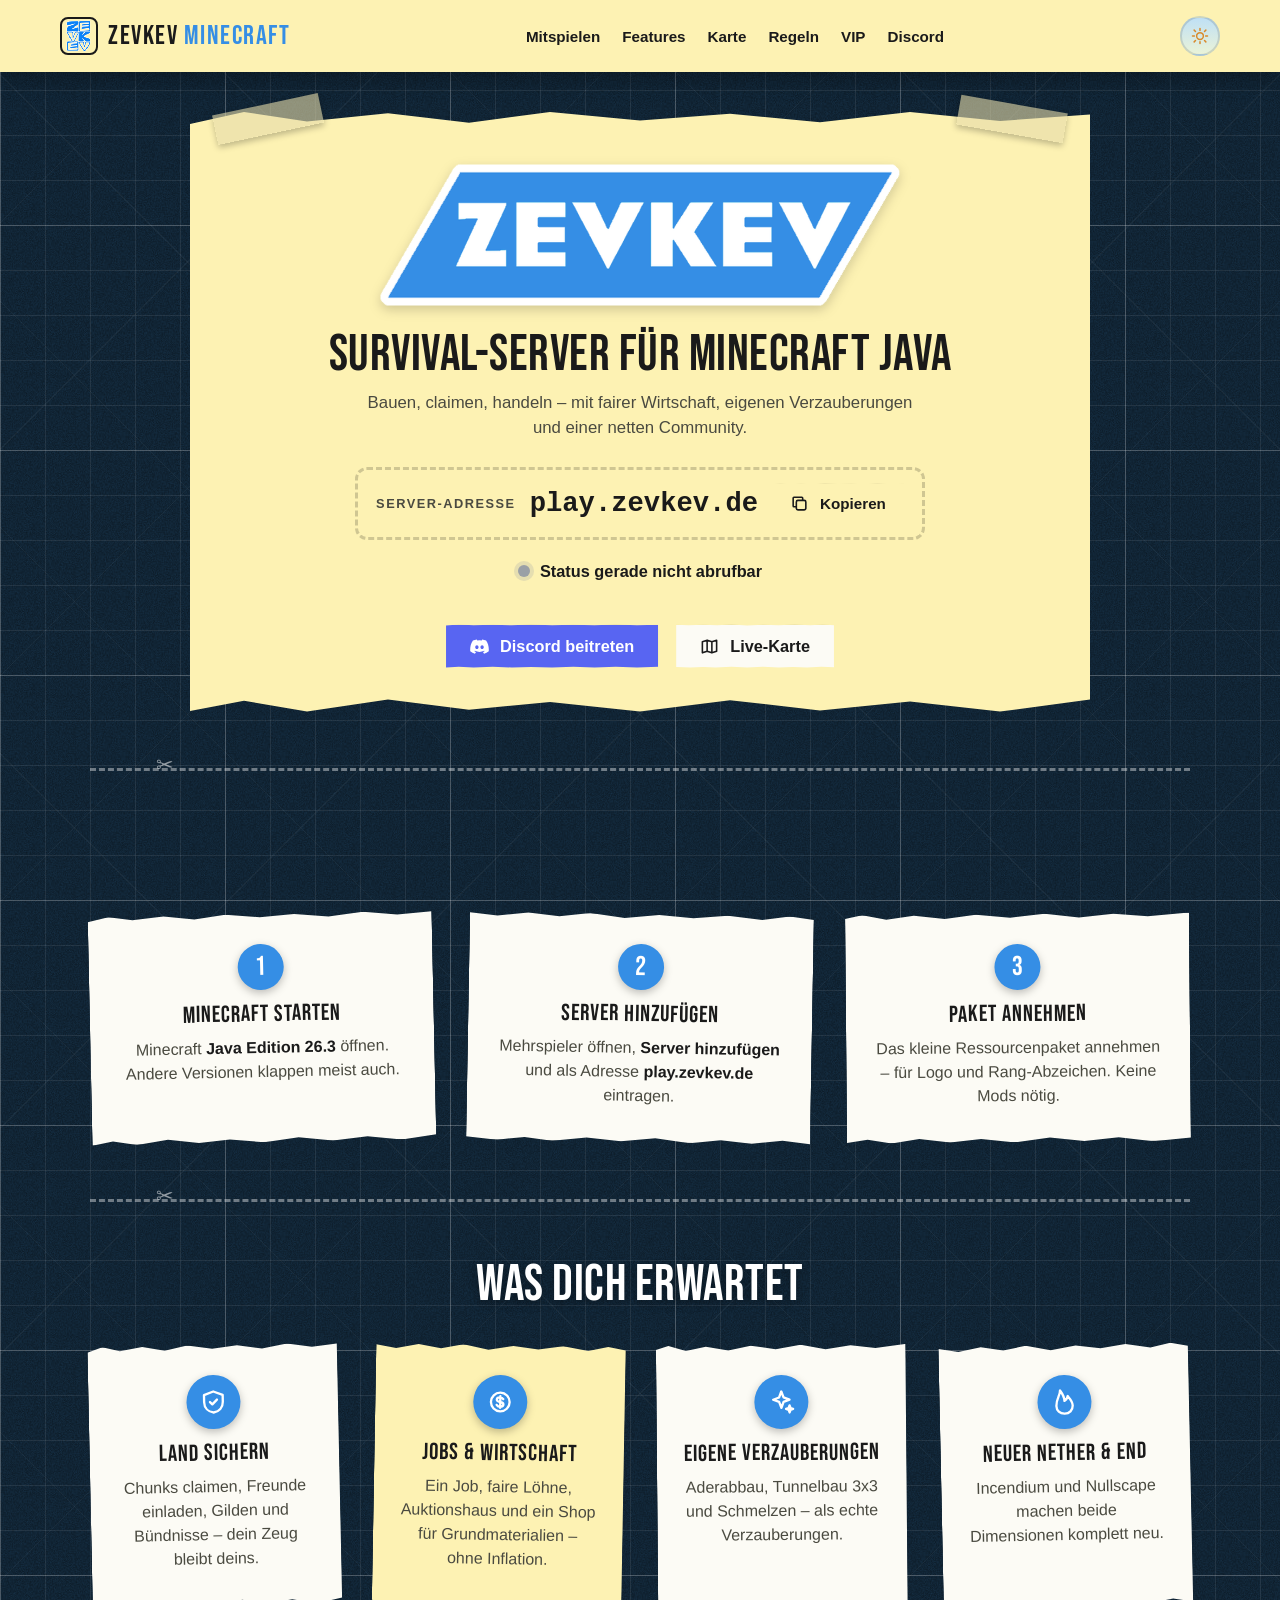
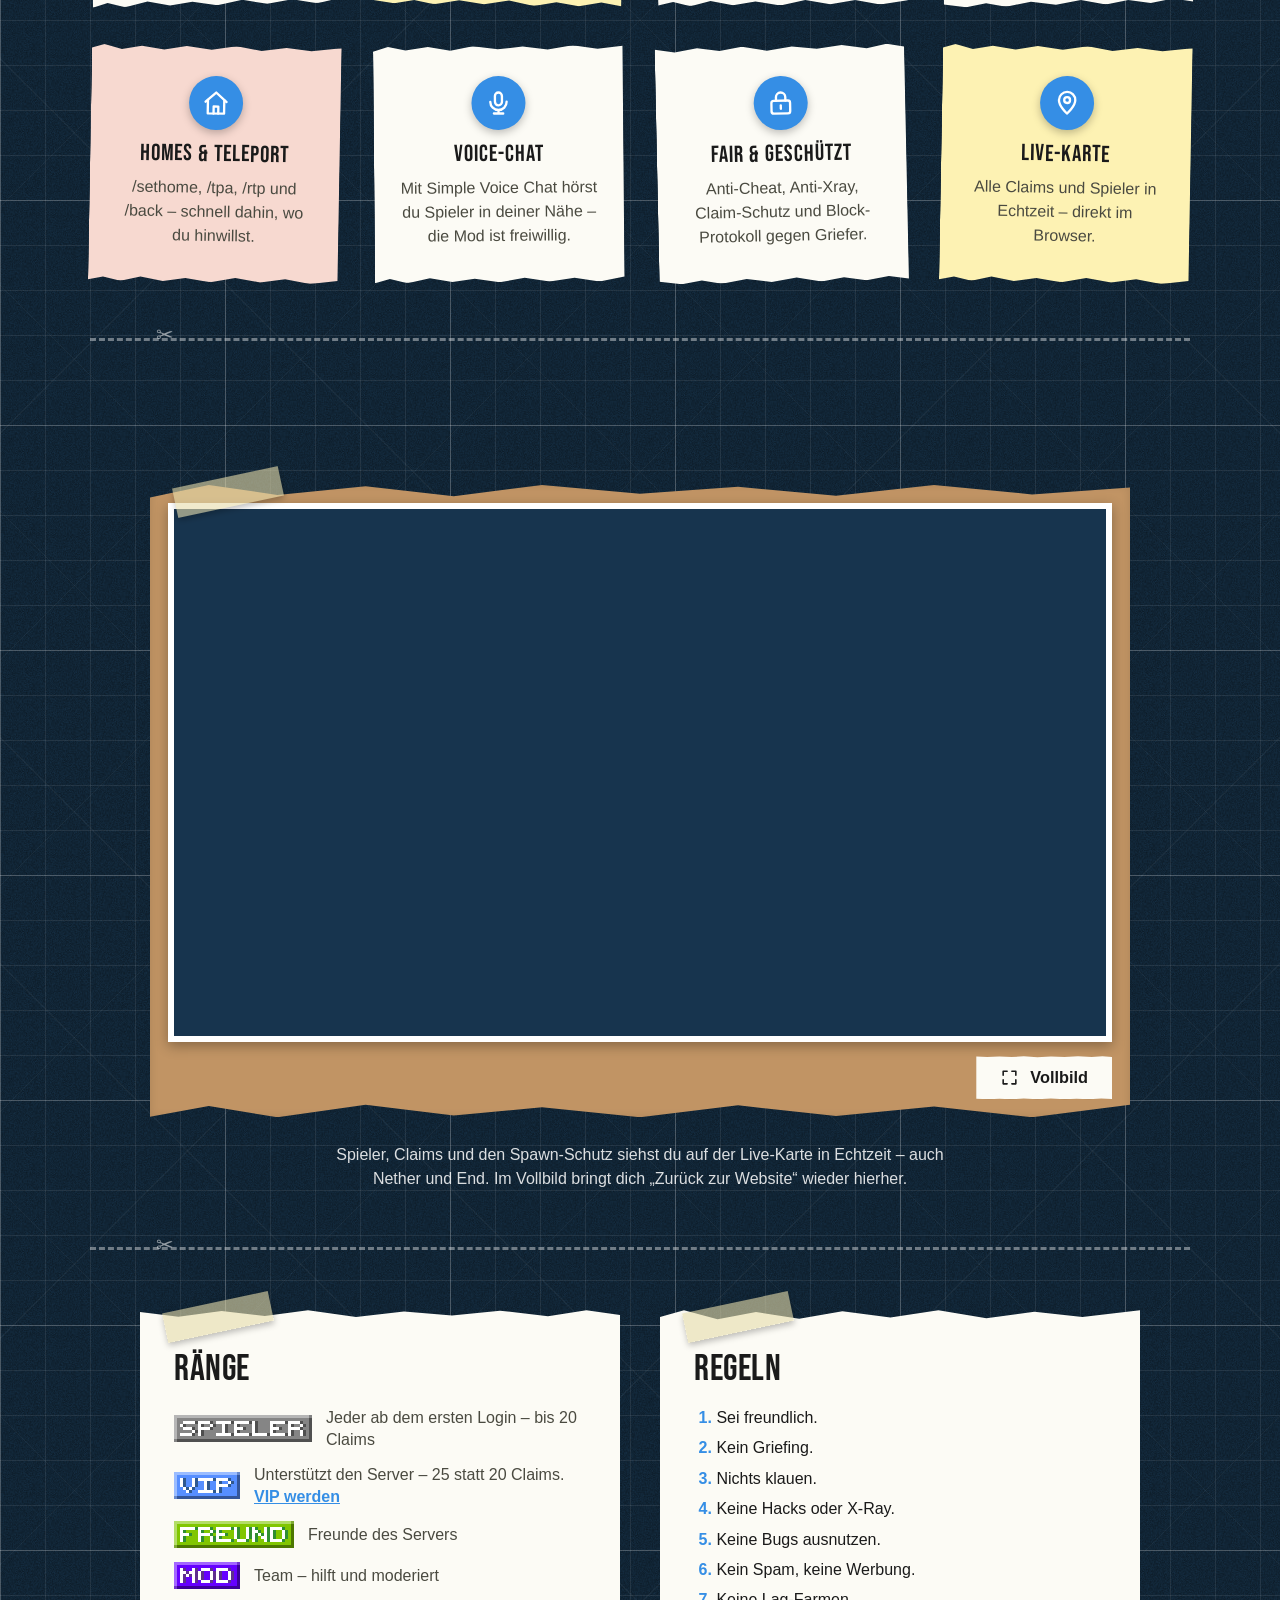
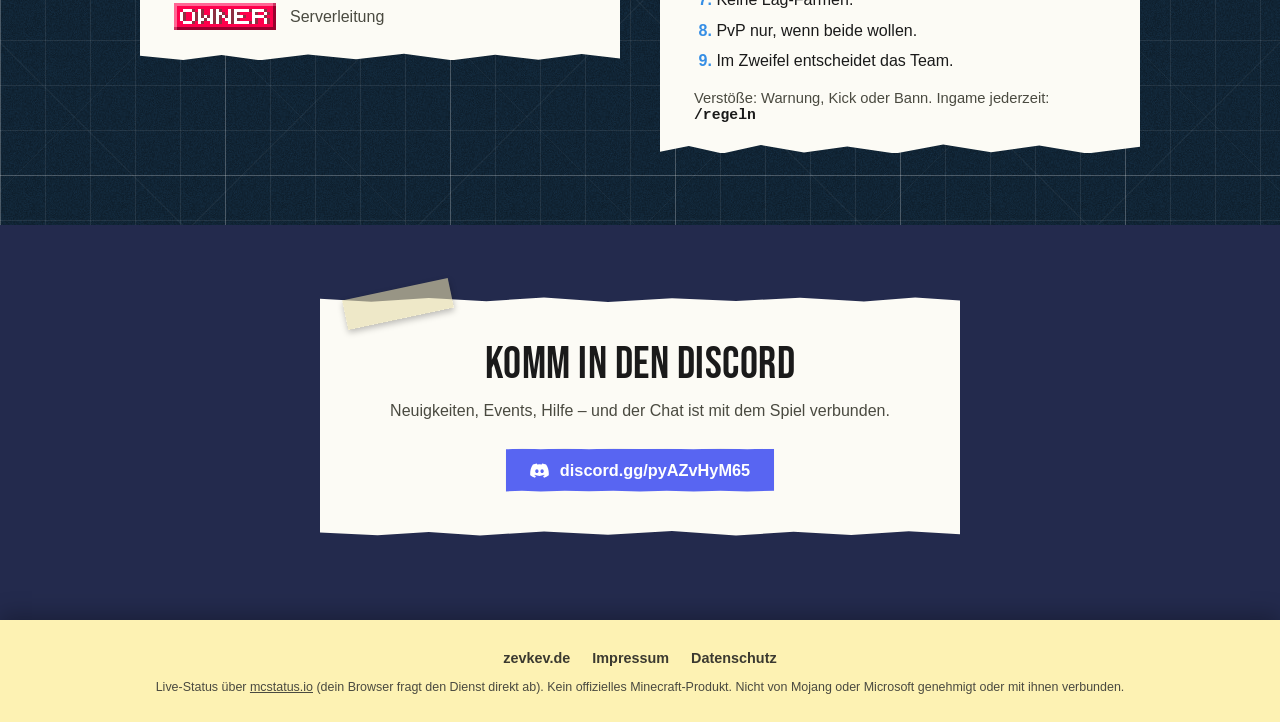
==== index.html @ 154fedcf "VIP: Claim-Limit 25 statt 20 Co-Authored-By: Claude Opus 5.5 <noreply@anthropic.com>" ====
<!doctype html>
<html lang="de">
<head>
  <meta charset="utf-8">
  <meta name="viewport" content="width=device-width, initial-scale=1">
  <title>ZEVKEV Minecraft-Server – play.zevkev.de</title>
  <meta name="description" content="ZEVKEV – deutscher Survival-Server für Minecraft Java 26.3. IP: play.zevkev.de. Claims, Jobs, Auktionshaus, eigene Verzauberungen, neuer Nether & End, Live-Karte und Discord.">
  <link rel="canonical" href="https://play.zevkev.de/">
  <meta name="theme-color" content="#234d70">
  <link rel="icon" type="image/png" sizes="32x32" href="/assets/img/favicon-32.png">
  <link rel="icon" type="image/png" sizes="192x192" href="/assets/img/icon-192.png">
  <link rel="apple-touch-icon" href="/assets/img/apple-touch-icon.png">

  <meta property="og:type" content="website">
  <meta property="og:site_name" content="ZEVKEV">
  <meta property="og:title" content="ZEVKEV Minecraft-Server – play.zevkev.de">
  <meta property="og:description" content="Deutscher Survival-Server: Claims, Jobs, Auktionshaus, eigene Verzauberungen, Live-Karte. IP: play.zevkev.de">
  <meta property="og:url" content="https://play.zevkev.de/">
  <meta property="og:image" content="https://play.zevkev.de/assets/img/og-image.png">
  <meta property="og:locale" content="de_DE">
  <meta name="twitter:card" content="summary_large_image">

  <script type="application/ld+json">
  {
    "@context": "https://schema.org",
    "@type": "WebSite",
    "name": "ZEVKEV Minecraft-Server",
    "alternateName": "play.zevkev.de",
    "url": "https://play.zevkev.de/",
    "description": "Deutscher Minecraft-Survival-Server (Java 26.3) mit Claims, Jobs, Auktionshaus, eigenen Verzauberungen und Live-Karte. Server-IP: play.zevkev.de",
    "inLanguage": "de",
    "publisher": { "@type": "Person", "name": "ZevKev", "url": "https://zevkev.de/" }
  }
  </script>

  <link rel="preload" href="/assets/fonts/BebasNeue-Regular.woff2" as="font" type="font/woff2" crossorigin>
  <link rel="stylesheet" href="/assets/css/site.css">
  <script>
    // Theme vor dem ersten Zeichnen setzen (kein Aufblitzen des falschen Modus)
    try {
      var saved = localStorage.getItem("zevkev-theme");
      var dark = saved ? saved === "dark" : matchMedia("(prefers-color-scheme: dark)").matches;
      document.documentElement.setAttribute("data-theme", dark ? "dark" : "light");
    } catch (e) { document.documentElement.setAttribute("data-theme", "light"); }
  </script>
  <script src="/assets/js/site.js" defer></script>
</head>
<body>
  <header class="site-header">
    <div class="container">
      <a class="site-logo" href="#start" aria-label="ZEVKEV Minecraft – nach oben">
        <img src="/assets/img/server-icon.png" alt="" width="34" height="34">
        <span>ZEVKEV <span class="logo-sub">Minecraft</span></span>
      </a>
      <nav class="site-nav" aria-label="Seitenbereiche">
        <a href="#mitspielen">Mitspielen</a>
        <a href="#features">Features</a>
        <a href="#karte">Karte</a>
        <a href="#regeln">Regeln</a>
        <a href="/vip/">VIP</a>
        <a href="#discord">Discord</a>
      </nav>
      <div class="header-actions">
        <button class="theme-toggle" type="button" aria-label="Hell/Dunkel umschalten">
          <span class="theme-toggle-scene" aria-hidden="true">
            <svg class="theme-icon theme-icon-sun" viewBox="0 0 24 24" fill="none" stroke="currentColor" stroke-width="2" stroke-linecap="round"><circle cx="12" cy="12" r="4.5"/><path d="M12 2v2.5M12 19.5V22M4.2 4.2l1.8 1.8M18 18l1.8 1.8M2 12h2.5M19.5 12H22M4.2 19.8 6 18M18 6l1.8-1.8"/></svg>
            <svg class="theme-icon theme-icon-moon" viewBox="0 0 24 24" fill="currentColor"><path d="M20.5 14.6A8.5 8.5 0 0 1 9.4 3.5a8.5 8.5 0 1 0 11.1 11.1z"/></svg>
          </span>
        </button>
      </div>
    </div>
  </header>

  <main class="page-body" id="start">
    <!-- Kopf: Logo, IP, Live-Status -->
    <section class="hero rip rip--accent reveal" aria-labelledby="hero-title">
      <span class="tape" aria-hidden="true"></span>
      <span class="tape tape--right" aria-hidden="true"></span>
      <img class="hero-logo" src="/assets/img/zevkev-logo.png" alt="ZEVKEV" width="960" height="263">
      <h1 id="hero-title">Survival-Server für Minecraft&nbsp;Java</h1>
      <p class="hero-lead">Bauen, claimen, handeln – mit fairer Wirtschaft, eigenen Verzauberungen und einer netten Community.</p>

      <div class="ip-box">
        <span class="ip-label">Server-Adresse</span>
        <code class="ip" id="server-ip">play.zevkev.de</code>
        <button class="p-btn rip btn-accent copy-btn" type="button" data-copy="play.zevkev.de">
          <svg viewBox="0 0 24 24" fill="none" stroke="currentColor" stroke-width="2" aria-hidden="true"><rect x="8" y="8" width="12" height="12" rx="2"/><path d="M16 8V5a1 1 0 0 0-1-1H5a1 1 0 0 0-1 1v10a1 1 0 0 0 1 1h3"/></svg>
          <span class="copy-label">Kopieren</span>
        </button>
      </div>

      <div class="status" id="status" aria-live="polite">
        <span class="status-dot" aria-hidden="true"></span>
        <span class="status-text">Status wird geladen …</span>
      </div>
      <ul class="player-list" id="player-list" aria-label="Spieler online"></ul>

      <div class="hero-actions">
        <a class="p-btn rip discord-btn" href="https://discord.gg/pyAZvHyM65" target="_blank" rel="noopener">
          <svg viewBox="0 0 24 24" fill="currentColor" aria-hidden="true"><path d="M20.3 4.4A19.6 19.6 0 0 0 15.4 3l-.6 1.3a18 18 0 0 0-5.6 0L8.6 3a19.6 19.6 0 0 0-4.9 1.4C.6 9 0 13.5.3 18a19.8 19.8 0 0 0 6 3l1.3-2.1a12.8 12.8 0 0 1-2-1l.5-.4a14 14 0 0 0 11.8 0l.5.4c-.6.4-1.3.7-2 1l1.3 2.1a19.7 19.7 0 0 0 6-3c.4-5.2-.7-9.7-3.4-13.6zM8.7 15.3c-1.2 0-2.1-1.1-2.1-2.4s.9-2.4 2.1-2.4 2.1 1.1 2.1 2.4-.9 2.4-2.1 2.4zm6.6 0c-1.2 0-2.1-1.1-2.1-2.4s.9-2.4 2.1-2.4 2.1 1.1 2.1 2.4-.9 2.4-2.1 2.4z"/></svg>
          Discord beitreten
        </a>
        <a class="p-btn rip rip--b" href="/map/">
          <svg viewBox="0 0 24 24" fill="none" stroke="currentColor" stroke-width="2" stroke-linejoin="round" aria-hidden="true"><path d="M9 4 3 6v14l6-2 6 2 6-2V4l-6 2-6-2zM9 4v14M15 6v14"/></svg>
          Live-Karte
        </a>
      </div>
    </section>

    <div class="scissor-line" aria-hidden="true"></div>

    <!-- So kommst du rein -->
    <section class="section" id="mitspielen" aria-labelledby="join-title">
      <h2 class="section-title reveal" id="join-title">So spielst du mit</h2>
      <div class="c-grid steps">
        <article class="c-card rip tilt-a reveal">
          <span class="step-no">1</span>
          <h3>Minecraft starten</h3>
          <p>Minecraft <b>Java Edition 26.3</b> öffnen. Andere Versionen klappen meist auch.</p>
        </article>
        <article class="c-card rip rip--b tilt-b reveal">
          <span class="step-no">2</span>
          <h3>Server hinzufügen</h3>
          <p>Mehrspieler öffnen, <b>Server hinzufügen</b> und als Adresse <b>play.zevkev.de</b> eintragen.</p>
        </article>
        <article class="c-card rip rip--c tilt-c reveal">
          <span class="step-no">3</span>
          <h3>Paket annehmen</h3>
          <p>Das kleine Ressourcenpaket annehmen – für Logo und Rang-Abzeichen. Keine Mods nötig.</p>
        </article>
      </div>
    </section>

    <div class="scissor-line" aria-hidden="true"></div>

    <!-- Features -->
    <section class="section" id="features" aria-labelledby="features-title">
      <h2 class="section-title reveal" id="features-title">Was dich erwartet</h2>
      <div class="c-grid features">
        <article class="c-card rip tilt-a reveal">
          <span class="feature-icon" aria-hidden="true"><svg viewBox="0 0 24 24" fill="none" stroke="currentColor" stroke-width="2" stroke-linecap="round" stroke-linejoin="round"><path d="M12 3 4 6v6c0 5 3.4 8.3 8 9 4.6-.7 8-4 8-9V6l-8-3z"/><path d="m9 12 2 2 4-4"/></svg></span>
          <h3>Land sichern</h3>
          <p>Chunks claimen, Freunde einladen, Gilden und Bündnisse – dein Zeug bleibt deins.</p>
        </article>
        <article class="c-card rip rip--b rip--accent tilt-b reveal">
          <span class="feature-icon" aria-hidden="true"><svg viewBox="0 0 24 24" fill="none" stroke="currentColor" stroke-width="2" stroke-linecap="round" stroke-linejoin="round"><circle cx="12" cy="12" r="8"/><path d="M12 7v10M14.5 9.5c-.5-.9-1.5-1.5-2.7-1.5-1.6 0-2.8.9-2.8 2s1 1.7 2.8 2 2.9.9 2.9 2.1-1.3 2-2.9 2c-1.3 0-2.4-.6-2.9-1.6"/></svg></span>
          <h3>Jobs &amp; Wirtschaft</h3>
          <p>Ein Job, faire Löhne, Auktionshaus und ein Shop für Grundmaterialien – ohne Inflation.</p>
        </article>
        <article class="c-card rip rip--c tilt-c reveal">
          <span class="feature-icon" aria-hidden="true"><svg viewBox="0 0 24 24" fill="none" stroke="currentColor" stroke-width="2" stroke-linecap="round" stroke-linejoin="round"><path d="M12 3l1.9 5.1L19 10l-5.1 1.9L12 17l-1.9-5.1L5 10l5.1-1.9L12 3z"/><path d="M19 15l.8 2.2L22 18l-2.2.8L19 21l-.8-2.2L16 18l2.2-.8L19 15z"/></svg></span>
          <h3>Eigene Verzauberungen</h3>
          <p>Aderabbau, Tunnelbau 3x3 und Schmelzen – als echte Verzauberungen.</p>
        </article>
        <article class="c-card rip rip--b tilt-a reveal">
          <span class="feature-icon" aria-hidden="true"><svg viewBox="0 0 24 24" fill="none" stroke="currentColor" stroke-width="2" stroke-linecap="round" stroke-linejoin="round"><path d="M12 22c4 0 7-2.8 7-6.8 0-3.6-2.6-6.2-4.2-8.2-.4 2.2-1.6 3.4-2.8 4C12 8 10.7 5.2 8.4 2 8.6 6 5 9 5 15.2 5 19.2 8 22 12 22z"/></svg></span>
          <h3>Neuer Nether &amp; End</h3>
          <p>Incendium und Nullscape machen beide Dimensionen komplett neu.</p>
        </article>
        <article class="c-card rip rip--c rip--pink tilt-b reveal">
          <span class="feature-icon" aria-hidden="true"><svg viewBox="0 0 24 24" fill="none" stroke="currentColor" stroke-width="2" stroke-linecap="round" stroke-linejoin="round"><path d="M3 11 12 3l9 8"/><path d="M5 9.5V21h14V9.5"/><path d="M10 21v-6h4v6"/></svg></span>
          <h3>Homes &amp; Teleport</h3>
          <p>/sethome, /tpa, /rtp und /back – schnell dahin, wo du hinwillst.</p>
        </article>
        <article class="c-card rip tilt-c reveal">
          <span class="feature-icon" aria-hidden="true"><svg viewBox="0 0 24 24" fill="none" stroke="currentColor" stroke-width="2" stroke-linecap="round" stroke-linejoin="round"><rect x="9" y="3" width="6" height="11" rx="3"/><path d="M5 11a7 7 0 0 0 14 0M12 18v3M8 21h8"/></svg></span>
          <h3>Voice-Chat</h3>
          <p>Mit Simple Voice Chat hörst du Spieler in deiner Nähe – die Mod ist freiwillig.</p>
        </article>
        <article class="c-card rip rip--b tilt-a reveal">
          <span class="feature-icon" aria-hidden="true"><svg viewBox="0 0 24 24" fill="none" stroke="currentColor" stroke-width="2" stroke-linecap="round" stroke-linejoin="round"><rect x="4" y="10" width="16" height="11" rx="2"/><path d="M8 10V7a4 4 0 0 1 8 0v3"/><path d="M12 14v3"/></svg></span>
          <h3>Fair &amp; geschützt</h3>
          <p>Anti-Cheat, Anti-Xray, Claim-Schutz und Block-Protokoll gegen Griefer.</p>
        </article>
        <article class="c-card rip rip--c rip--accent tilt-b reveal">
          <span class="feature-icon" aria-hidden="true"><svg viewBox="0 0 24 24" fill="none" stroke="currentColor" stroke-width="2" stroke-linecap="round" stroke-linejoin="round"><path d="M12 21s-7-6.2-7-11.5A7 7 0 0 1 19 9.5C19 14.8 12 21 12 21z"/><circle cx="12" cy="9.5" r="2.5"/></svg></span>
          <h3>Live-Karte</h3>
          <p>Alle Claims und Spieler in Echtzeit – direkt im Browser.</p>
        </article>
      </div>
    </section>

    <div class="scissor-line" aria-hidden="true"></div>

    <!-- Karte -->
    <section class="section" id="karte" aria-labelledby="map-title">
      <h2 class="section-title reveal" id="map-title">Live-Karte</h2>
      <div class="map-frame rip rip--photo reveal" id="map-embed">
        <span class="tape" aria-hidden="true"></span>
        <div class="map-stage">
          <img class="map-poster" src="/assets/img/karte-vorschau.jpg" alt="Kartenausschnitt rund um den Spawn" width="1400" height="800" loading="lazy">
        </div>
        <div class="map-actions">
          <a class="p-btn rip btn-accent" href="http://map.zevkev.de:17165/" target="_blank" rel="noopener" data-map="open">
            <svg viewBox="0 0 24 24" fill="currentColor" aria-hidden="true"><path d="M8 5.5v13l10.5-6.5z"/></svg>
            <span>Live-Karte öffnen</span>
          </a>
          <button class="p-btn rip rip--b" type="button" data-map="full">
            <svg viewBox="0 0 24 24" fill="none" stroke="currentColor" stroke-width="2" stroke-linecap="round" stroke-linejoin="round" aria-hidden="true"><path d="M4 9V4h5M20 9V4h-5M4 15v5h5M20 15v5h-5"/></svg>
            <span>Vollbild</span>
          </button>
        </div>
      </div>
      <p class="section-note reveal">Spieler, Claims und den Spawn-Schutz siehst du auf der Live-Karte in Echtzeit – auch Nether und End. Im Vollbild bringt dich „Zurück zur Website“ wieder hierher.</p>
    </section>

    <div class="scissor-line" aria-hidden="true"></div>

    <!-- Ränge + Regeln -->
    <section class="section two-col" aria-label="Ränge und Regeln">
      <article class="paper rip rip--b reveal" id="raenge" aria-labelledby="ranks-title">
        <span class="tape" aria-hidden="true"></span>
        <h2 id="ranks-title">Ränge</h2>
        <ul class="ranks">
          <li><img src="/assets/img/badges/spieler.png" alt="SPIELER" width="46" height="9"><span>Jeder ab dem ersten Login – bis 20 Claims</span></li>
          <li><img src="/assets/img/badges/vip.png" alt="VIP" width="22" height="9"><span>Unterstützt den Server – 25 statt 20 Claims. <a href="/vip/">VIP werden</a></span></li>
          <li><img src="/assets/img/badges/freunde.png" alt="FREUND" width="40" height="9"><span>Freunde des Servers</span></li>
          <li><img src="/assets/img/badges/mod.png" alt="MOD" width="22" height="9"><span>Team – hilft und moderiert</span></li>
          <li><img src="/assets/img/badges/owner.png" alt="OWNER" width="34" height="9"><span>Serverleitung</span></li>
        </ul>
      </article>
      <article class="paper rip rip--c reveal" id="regeln" aria-labelledby="rules-title">
        <span class="tape" aria-hidden="true"></span>
        <h2 id="rules-title">Regeln</h2>
        <ol class="rules">
          <li>Sei freundlich.</li>
          <li>Kein Griefing.</li>
          <li>Nichts klauen.</li>
          <li>Keine Hacks oder X-Ray.</li>
          <li>Keine Bugs ausnutzen.</li>
          <li>Kein Spam, keine Werbung.</li>
          <li>Keine Lag-Farmen.</li>
          <li>PvP nur, wenn beide wollen.</li>
          <li>Im Zweifel entscheidet das Team.</li>
        </ol>
        <p class="rules-note">Verstöße: Warnung, Kick oder Bann. Ingame jederzeit: <code>/regeln</code></p>
      </article>
    </section>

    <!-- Discord -->
    <section class="discord-zone reveal" id="discord" aria-labelledby="discord-title">
      <div class="discord-card rip rip--b">
        <span class="tape" aria-hidden="true"></span>
        <h2 id="discord-title">Komm in den Discord</h2>
        <p>Neuigkeiten, Events, Hilfe – und der Chat ist mit dem Spiel verbunden.</p>
        <a class="p-btn rip discord-btn" href="https://discord.gg/pyAZvHyM65" target="_blank" rel="noopener">
          <svg viewBox="0 0 24 24" fill="currentColor" aria-hidden="true"><path d="M20.3 4.4A19.6 19.6 0 0 0 15.4 3l-.6 1.3a18 18 0 0 0-5.6 0L8.6 3a19.6 19.6 0 0 0-4.9 1.4C.6 9 0 13.5.3 18a19.8 19.8 0 0 0 6 3l1.3-2.1a12.8 12.8 0 0 1-2-1l.5-.4a14 14 0 0 0 11.8 0l.5.4c-.6.4-1.3.7-2 1l1.3 2.1a19.7 19.7 0 0 0 6-3c.4-5.2-.7-9.7-3.4-13.6zM8.7 15.3c-1.2 0-2.1-1.1-2.1-2.4s.9-2.4 2.1-2.4 2.1 1.1 2.1 2.4-.9 2.4-2.1 2.4zm6.6 0c-1.2 0-2.1-1.1-2.1-2.4s.9-2.4 2.1-2.4 2.1 1.1 2.1 2.4-.9 2.4-2.1 2.4z"/></svg>
          discord.gg/pyAZvHyM65
        </a>
      </div>
    </section>
  </main>

  <div class="map-overlay" id="map-overlay" hidden role="dialog" aria-label="Live-Karte im Vollbild">
    <div class="map-bar">
      <span class="map-bar-title">ZEVKEV <b>Live-Karte</b></span>
      <a class="p-btn rip rip--b" href="http://map.zevkev.de:17165/" target="_blank" rel="noopener">
        <svg viewBox="0 0 24 24" fill="none" stroke="currentColor" stroke-width="2" stroke-linejoin="round" aria-hidden="true"><path d="M9 4 3 6v14l6-2 6 2 6-2V4l-6 2-6-2zM9 4v14M15 6v14"/></svg>
        <span>Neuer Tab</span>
      </a>
      <button class="p-btn rip btn-accent" type="button" data-map="close">
        <svg viewBox="0 0 24 24" fill="none" stroke="currentColor" stroke-width="2.2" stroke-linecap="round" stroke-linejoin="round" aria-hidden="true"><path d="M15 5l-7 7 7 7"/></svg>
        <span class="label-long">Zurück zur Website</span><span class="label-short" aria-hidden="true">Zurück</span>
      </button>
    </div>
    <div class="map-overlay-stage"></div>
  </div>

  <footer class="site-footer">
    <div class="footer-inner">
      <nav class="footer-links" aria-label="Weitere Seiten">
        <a href="https://zevkev.de/">zevkev.de</a>
        <a href="https://zevkev.de/impressum/">Impressum</a>
        <a href="https://zevkev.de/datenschutz/">Datenschutz</a>
      </nav>
      <p class="footer-note">Live-Status über <a href="https://mcstatus.io/" target="_blank" rel="noopener">mcstatus.io</a> (dein Browser fragt den Dienst direkt ab).
        Kein offizielles Minecraft-Produkt. Nicht von Mojang oder Microsoft genehmigt oder mit ihnen verbunden.</p>
    </div>
  </footer>
</body>
</html>
---- assets/css/site.css ----
/* ==========================================================================
   play.zevkev.de – Minecraft-Serverseite im ZevKev-Designsystem
   (Papier-Ausschnitte + Washi-Tape auf der blauen Schneidematte, wie zevkev.de)
   ========================================================================== */

@font-face {
  font-family: "Bebas Neue";
  src: url("/assets/fonts/BebasNeue-Regular.woff2") format("woff2");
  font-weight: 400;
  font-style: normal;
  font-display: swap;
}

:root {
  --blue-mat: #234d70;
  --blue-mat-dark: #17344e;
  --grid: rgba(255, 255, 255, 0.08);
  --grid-strong: rgba(255, 255, 255, 0.18);
  --paper: #fcfbf5;
  --paper-accent: #fdf2b3;
  --paper-pink: #f7d9d0;
  --tape: rgba(230, 220, 170, 0.6);
  --text-dark: #1a1a1a;
  --text-muted: #4a4a40;
  --photo-mat: #c19464;
  --photo-mat-dark: #8a6a42;
  --accent-green: #3c7a4b;
  --accent-red: #c0392b;
  --mc-blue: #358ee5;
  --discord-blurple: #5865f2;
  --zone-discord: #232a4d;
  --shadow-soft: 0 8px 20px rgba(0, 0, 0, 0.3);
  --shadow-hover: 0 14px 30px rgba(0, 0, 0, 0.38);
  --header-h: 72px;

  --tear-a: polygon(0% 2%, 6% 0%, 13% 1.6%, 22% 0.2%, 31% 1.8%, 40% 0%, 50% 1.4%, 60% 0.3%, 70% 1.7%, 80% 0%, 90% 1.5%, 100% 0.4%, 100% 98%, 90% 100%, 80% 98.3%, 70% 99.8%, 60% 98.1%, 50% 100%, 40% 98.4%, 31% 99.7%, 22% 98%, 13% 100%, 6% 98.2%, 0% 99.9%);
  --tear-b: polygon(0% 0.5%, 8% 1.8%, 17% 0.2%, 26% 1.6%, 35% 0%, 45% 1.9%, 55% 0.3%, 65% 1.5%, 75% 0.1%, 85% 1.7%, 93% 0%, 100% 1.3%, 100% 99.5%, 92% 98.2%, 83% 99.8%, 74% 98.4%, 65% 100%, 55% 98.1%, 45% 99.7%, 35% 98.3%, 25% 100%, 17% 98.5%, 9% 99.9%, 0% 98.7%);
  --tear-c: polygon(0% 1.5%, 5% 0%, 12% 2%, 20% 0.4%, 29% 1.9%, 38% 0.2%, 48% 1.6%, 58% 0%, 68% 1.8%, 78% 0.3%, 88% 1.5%, 100% 0%, 100% 98.5%, 89% 100%, 79% 98.2%, 69% 99.7%, 59% 98%, 49% 100%, 39% 98.4%, 30% 99.8%, 21% 98.1%, 13% 100%, 6% 98.3%, 0% 99.6%);
}

:root[data-theme="dark"] {
  --blue-mat: #060c14;
  --blue-mat-dark: #03070d;
  --grid: rgba(255, 255, 255, 0.035);
  --grid-strong: rgba(255, 255, 255, 0.08);
  --paper: #1e2128;
  --paper-accent: #2d3a54;
  --paper-pink: #352c3d;
  --tape: rgba(150, 165, 195, 0.45);
  --text-dark: #f0f1f5;
  --text-muted: #9d9fa8;
  --photo-mat: #6b5133;
  --photo-mat-dark: #4a3620;
  --accent-green: #5fb377;
  --accent-red: #e0564a;
  --zone-discord: #141831;
  --shadow-soft: 0 10px 26px rgba(0, 0, 0, 0.65);
  --shadow-hover: 0 16px 36px rgba(0, 0, 0, 0.7);
}

html { scroll-behavior: smooth; scroll-padding-top: calc(var(--header-h) + 16px); }
html, body { margin: 0; padding: 0; min-height: 100%; }

body {
  background-color: var(--blue-mat);
  background-image:
    repeating-linear-gradient(45deg, rgba(255,255,255,.04) 0, rgba(255,255,255,.04) 1px, transparent 1px, transparent 160px),
    repeating-linear-gradient(-45deg, rgba(255,255,255,.04) 0, rgba(255,255,255,.04) 1px, transparent 1px, transparent 160px),
    linear-gradient(var(--grid-strong) 1.5px, transparent 1.5px),
    linear-gradient(90deg, var(--grid-strong) 1.5px, transparent 1.5px),
    linear-gradient(var(--grid) 1px, transparent 1px),
    linear-gradient(90deg, var(--grid) 1px, transparent 1px),
    url("/assets/img/mat-texture.jpg");
  background-size: auto, auto, 225px 225px, 225px 225px, 45px 45px, 45px 45px, 160px 160px;
  background-blend-mode: normal, normal, normal, normal, normal, normal, multiply;
  font-family: "Futura", "Trebuchet MS", Arial, sans-serif;
  color: var(--text-dark);
  -webkit-font-smoothing: antialiased;
  overflow-x: hidden;
}

a { color: inherit; }
img { max-width: 100%; display: block; }
button { font-family: inherit; cursor: pointer; }
[hidden] { display: none !important; }
code { font-family: "Cascadia Mono", Consolas, "Courier New", monospace; }

h1, h2, h3, .display-font {
  font-family: "Bebas Neue", "Futura", "Trebuchet MS", Arial, sans-serif;
  letter-spacing: 0.5px;
  font-weight: 400;
  line-height: 1.05;
}

.container { width: 100%; max-width: 1200px; margin: 0 auto; padding: 0 20px; box-sizing: border-box; }

.page-body {
  padding: calc(var(--header-h) + 40px) 16px 60px;
  min-height: 100vh;
  display: flex;
  flex-direction: column;
  align-items: center;
  box-sizing: border-box;
  width: 100%;
}

@media (prefers-reduced-motion: reduce) {
  html { scroll-behavior: auto; }
  *, *::before, *::after { animation-duration: 0.01ms !important; animation-iteration-count: 1 !important; transition-duration: 0.01ms !important; }
}

/* ── Papier-Bausteine (wie zevkev.de) ─────────────────────────────────────── */
.rip { position: relative; isolation: isolate; }
.rip::before {
  content: "";
  position: absolute;
  inset: 0;
  background-color: var(--paper);
  clip-path: var(--tear-a);
  filter: drop-shadow(var(--shadow-soft));
  z-index: -1;
}
.rip--b::before { clip-path: var(--tear-b); }
.rip--c::before { clip-path: var(--tear-c); }
.rip--accent::before { background-color: var(--paper-accent); }
.rip--pink::before { background-color: var(--paper-pink); }
.rip--photo::before { background-color: var(--photo-mat); box-shadow: inset 0 0 8px rgba(0,0,0,.12); }

.tape {
  position: absolute;
  width: 108px;
  height: 30px;
  background: var(--tape);
  top: -8px;
  left: 24px;
  transform: rotate(-12deg);
  z-index: 5;
  box-shadow: 0 3px 6px rgba(0, 0, 0, 0.25);
  pointer-events: none;
}
.tape--right { left: auto; right: 24px; transform: rotate(10deg); }

.p-btn {
  padding: 12px 24px;
  text-decoration: none;
  color: var(--text-dark) !important;
  font-weight: bold;
  display: inline-flex;
  align-items: center;
  gap: 11px;
  font-size: 1.02rem;
  border: none;
  background: none;
  transition: transform 0.3s cubic-bezier(0.175, 0.885, 0.32, 1.275);
}
.p-btn:hover { transform: scale(1.05); }
.p-btn:hover::before { filter: drop-shadow(var(--shadow-hover)); }
.p-btn:active { transform: scale(0.98); }
.p-btn:focus-visible { outline: 3px solid #fff; outline-offset: 2px; }
.p-btn svg { width: 19px; height: 19px; flex-shrink: 0; }
.btn-accent::before { background-color: var(--paper-accent); }

.discord-btn { color: #fff !important; }
.discord-btn::before { background-color: var(--discord-blurple); }

.scissor-line { width: 100%; max-width: 1100px; margin: 56px auto; border-top: 3px dashed rgba(255, 255, 255, 0.4); position: relative; }
.scissor-line::after {
  content: "✂";
  position: absolute; left: 6%; top: -0.85em;
  color: rgba(255, 255, 255, 0.55); font-size: 1.3rem;
  background: none;
}

.reveal { opacity: 0; transform: translateY(18px); }
.reveal.is-visible { opacity: 1; transform: translateY(0); transition: transform 0.5s ease; }

/* ── Kopfzeile: flach und ruhig ──────────────────────────────────────────── */
.site-header {
  position: fixed; top: 0; left: 0; right: 0;
  height: var(--header-h);
  z-index: 100;
  display: flex; align-items: center;
  background-color: var(--paper-accent);
  box-shadow: 0 6px 20px rgba(0, 0, 0, 0.3);
}
:root[data-theme="dark"] .site-header, :root[data-theme="dark"] .site-footer { background-color: var(--paper); }
.site-header .container { display: flex; align-items: center; justify-content: space-between; gap: 14px; height: 100%; }
.site-logo {
  display: flex; align-items: center; gap: 10px;
  text-decoration: none; color: var(--text-dark) !important;
  font-family: "Bebas Neue", "Futura", sans-serif;
  font-size: 1.7rem; letter-spacing: 1.5px; text-transform: uppercase;
}
.site-logo img { width: 34px; height: 34px; border-radius: 8px; image-rendering: pixelated; border: 2px solid var(--text-dark); }
.logo-sub { color: var(--mc-blue); }
.site-nav { display: flex; align-items: center; }
.site-nav a {
  color: var(--text-dark) !important; text-decoration: none;
  font-weight: bold; font-size: 0.95rem;
  padding: 8px 11px; border-radius: 20px;
  transition: background-color 0.2s ease;
}
.site-nav a:hover { background: rgba(0, 0, 0, 0.07); }
:root[data-theme="dark"] .site-nav a:hover { background: rgba(255, 255, 255, 0.08); }
.header-actions { display: flex; align-items: center; gap: 10px; }

.theme-toggle {
  width: 40px; height: 40px; border-radius: 50%;
  border: 2px solid rgba(0,0,0,.12);
  background: linear-gradient(to bottom, #bfe0f5 0%, #eaf3d8 100%);
  display: flex; align-items: center; justify-content: center;
  color: var(--text-dark); overflow: hidden; position: relative; padding: 0;
  transition: transform 0.25s cubic-bezier(0.175, 0.885, 0.32, 1.275);
}
.theme-toggle:hover { transform: scale(1.08); }
:root[data-theme="dark"] .theme-toggle { background: linear-gradient(to bottom, #182035 0%, #2a1f30 100%); border-color: rgba(255,255,255,.16); }
.theme-toggle-scene { position: relative; width: 100%; height: 100%; }
.theme-icon { position: absolute; top: 50%; left: 50%; width: 18px; height: 18px; transition: transform 0.55s cubic-bezier(0.65, 0, 0.35, 1), opacity 0.4s ease; }
.theme-icon-sun { transform: translate(-50%, -50%); opacity: 1; color: #d98a2b; }
.theme-icon-moon { transform: translate(-50%, -50%) translateY(-170%); opacity: 0; color: #dfe3ef; }
:root[data-theme="dark"] .theme-icon-sun { transform: translate(-50%, -50%) translateY(170%); opacity: 0; }
:root[data-theme="dark"] .theme-icon-moon { transform: translate(-50%, -50%); opacity: 1; }

/* ── Kopfkarte ───────────────────────────────────────────────────────────── */
.hero {
  width: 100%; max-width: 900px; box-sizing: border-box;
  padding: 52px 44px 44px;
  display: flex; flex-direction: column; align-items: center; text-align: center;
}
.hero-logo { width: min(520px, 88%); height: auto; filter: drop-shadow(0 4px 6px rgba(0,0,0,.18)); }
.hero h1 { font-size: clamp(2rem, 5vw, 3.2rem); margin: 22px 0 8px; }
.hero-lead { max-width: 560px; margin: 0 auto 26px; line-height: 1.5; color: var(--text-muted); font-size: 1.05rem; }

.ip-box {
  display: flex; align-items: center; gap: 14px; flex-wrap: wrap; justify-content: center;
  padding: 14px 18px; border: 3px dashed rgba(0,0,0,.18); border-radius: 12px;
}
:root[data-theme="dark"] .ip-box { border-color: rgba(255,255,255,.16); }
.ip-label { font-size: 0.8rem; text-transform: uppercase; letter-spacing: 1.5px; color: var(--text-muted); font-weight: bold; }
.ip { font-size: clamp(1.25rem, 3.6vw, 1.7rem); font-weight: bold; color: var(--text-dark); }
.copy-btn { padding: 10px 18px; font-size: 0.95rem; }
.copy-btn.is-copied::before { background-color: #cfe9d2; }
:root[data-theme="dark"] .copy-btn.is-copied::before { background-color: #24452c; }

.status { display: inline-flex; align-items: center; justify-content: center; gap: 10px; margin-top: 22px; font-weight: bold; font-size: 1.02rem; }
.status-text { text-align: center; }
.status .nowrap { white-space: nowrap; }
.status .sep { display: inline-block; width: 5px; height: 5px; border-radius: 50%; background: currentColor; opacity: 0.45; margin: 0 10px; vertical-align: middle; }
.status-dot { width: 12px; height: 12px; border-radius: 50%; background: #9aa0a6; box-shadow: 0 0 0 4px rgba(154,160,166,.25); }
.status.is-online .status-dot { background: #2ecc71; box-shadow: 0 0 0 4px rgba(46,204,113,.25); animation: pulse 2s ease-in-out infinite; }
.status.is-offline .status-dot { background: var(--accent-red); box-shadow: 0 0 0 4px rgba(192,57,43,.25); }
@keyframes pulse { 50% { box-shadow: 0 0 0 7px rgba(46,204,113,.08); } }

.player-list { list-style: none; display: flex; flex-wrap: wrap; justify-content: center; gap: 8px; padding: 0; margin: 14px 0 0; max-width: 640px; }
.player-list li {
  padding: 5px 12px; border-radius: 999px; font-size: 0.88rem; font-weight: bold;
  background: rgba(53, 142, 229, 0.14); border: 1px solid rgba(53, 142, 229, 0.35);
}
.player-list li.is-empty { background: none; border: none; color: var(--text-muted); font-weight: normal; }

.hero-actions { display: flex; gap: 18px; flex-wrap: wrap; justify-content: center; margin-top: 30px; }

/* ── Abschnitte ──────────────────────────────────────────────────────────── */
.section { width: 100%; max-width: 1100px; display: flex; flex-direction: column; align-items: center; }
.section-title { color: #fff; font-size: clamp(2.2rem, 5vw, 3.2rem); margin: 0 0 34px; text-shadow: 0 3px 10px rgba(0,0,0,.35); text-align: center; }
.section-note { color: rgba(255,255,255,.85); text-align: center; max-width: 640px; line-height: 1.5; margin: 26px auto 0; }

.c-grid { display: grid; grid-template-columns: repeat(auto-fit, minmax(240px, 1fr)); gap: 40px 34px; width: 100%; }
.c-card { padding: 30px 26px; display: flex; flex-direction: column; align-items: center; text-align: center; transition: transform 0.25s ease; }
.c-card h3 { margin: 12px 0 6px; text-transform: uppercase; letter-spacing: 1px; font-size: 1.45rem; }
.c-card p { margin: 4px 0 4px; line-height: 1.5; color: var(--text-muted); }
.c-card p b { color: var(--text-dark); }
.tilt-a { transform: rotate(-1.2deg); }
.tilt-b { transform: rotate(1deg); }
.tilt-c { transform: rotate(-0.5deg); }
.tilt-a:hover { transform: rotate(-1.2deg) translateY(-6px) scale(1.02); }
.tilt-b:hover { transform: rotate(1deg) translateY(-6px) scale(1.02); }
.tilt-c:hover { transform: rotate(-0.5deg) translateY(-6px) scale(1.02); }
.reveal.tilt-a.is-visible { transform: rotate(-1.2deg); }
.reveal.tilt-b.is-visible { transform: rotate(1deg); }
.reveal.tilt-c.is-visible { transform: rotate(-0.5deg); }

.step-no {
  width: 46px; height: 46px; border-radius: 50%;
  display: inline-flex; align-items: center; justify-content: center;
  font-family: "Bebas Neue", sans-serif; font-size: 1.7rem; color: #fff;
  background: var(--mc-blue); box-shadow: 0 3px 8px rgba(0,0,0,.25);
}
.feature-icon { width: 54px; height: 54px; border-radius: 50%; display: inline-flex; align-items: center; justify-content: center;
  color: #fff; background: var(--mc-blue); box-shadow: 0 3px 8px rgba(0,0,0,.25); }
.feature-icon svg { width: 28px; height: 28px; }

/* Karte: Foto auf Kork */
.map-frame { display: block; width: 100%; max-width: 980px; padding: 18px; box-sizing: border-box; transform: rotate(-0.6deg); transition: transform 0.3s ease; }
.map-frame.reveal.is-visible { transform: rotate(-0.6deg); }
.map-frame.is-live, .map-frame.is-live.reveal.is-visible { transform: none; } /* gerade, damit die Karte sauber bedienbar ist */
.map-stage { position: relative; aspect-ratio: 7 / 4; border: 6px solid #fff; box-shadow: 0 4px 12px rgba(0,0,0,.3); box-sizing: border-box; background: var(--blue-mat-dark); overflow: hidden; }
.map-poster { width: 100%; height: 100%; object-fit: cover; }
.map-iframe { position: absolute; inset: 0; width: 100%; height: 100%; border: 0; background: var(--blue-mat-dark); }
.map-actions { position: absolute; right: 34px; bottom: 34px; display: flex; gap: 12px; flex-wrap: wrap; justify-content: flex-end; }
.map-frame.is-live .map-actions { position: static; margin-top: 14px; }

/* Vollbild: eigene Ebene über der ganzen Seite, oben die Leiste mit "Zurück zur Website" */
.map-overlay { position: fixed; inset: 0; z-index: 1000; display: flex; flex-direction: column; background: var(--blue-mat); }
.map-bar { display: flex; align-items: center; gap: 14px; padding: 10px 16px; background: var(--paper-accent); box-shadow: 0 4px 14px rgba(0,0,0,.3); flex-wrap: wrap; position: relative; z-index: 1; }
.map-bar .p-btn { padding: 9px 18px; font-size: 0.98rem; }
.map-bar-title { font-family: "Bebas Neue", "Futura", "Trebuchet MS", Arial, sans-serif; font-size: 1.6rem; letter-spacing: 0.5px; color: var(--text-dark); margin-right: auto; }
.map-bar-title b { color: var(--mc-blue); font-weight: 400; }
.map-overlay-stage { position: relative; flex: 1; min-height: 0; }
.map-fallback { position: absolute; inset: 0; display: flex; flex-direction: column; align-items: center; justify-content: center; gap: 18px; padding: 16px; text-align: center; color: #fff; }
.map-fallback img { position: absolute; inset: 0; width: 100%; height: 100%; object-fit: cover; opacity: 0.45; z-index: -1; }
.map-fallback p { max-width: 520px; line-height: 1.5; text-shadow: 0 1px 4px rgba(0,0,0,.6); margin: 0; }
body.map-open { overflow: hidden; }
.map-bar .label-short { display: none; }
@media (max-width: 600px) {
  .map-bar { gap: 8px; padding: 8px 10px; flex-wrap: nowrap; }
  .map-bar .p-btn { padding: 9px 12px; gap: 8px; }
  .map-bar-title { font-size: 1.15rem; white-space: nowrap; }
  /* Nebenknöpfe nur als Symbol (Text bleibt für Screenreader), "Zurück" kurz */
  .map-bar .p-btn:not(.btn-accent) span { position: absolute; width: 1px; height: 1px; overflow: hidden; clip: rect(0 0 0 0); white-space: nowrap; }
  .map-bar .label-long { position: absolute; width: 1px; height: 1px; overflow: hidden; clip: rect(0 0 0 0); white-space: nowrap; }
  .map-bar .label-short { display: inline; }
}

/* Ränge + Regeln */
.two-col { display: grid; grid-template-columns: repeat(auto-fit, minmax(300px, 1fr)); gap: 40px; align-items: start; max-width: 1000px; margin-top: 4px; }
.paper { padding: 40px 34px 30px; box-sizing: border-box; }
.paper h2 { font-size: 2.3rem; margin: 0 0 18px; }
.ranks { list-style: none; padding: 0; margin: 0; display: grid; gap: 14px; }
.ranks li { display: flex; align-items: center; gap: 14px; line-height: 1.35; }
.ranks img { height: 27px; width: auto; image-rendering: pixelated; flex-shrink: 0; }
.ranks span { color: var(--text-muted); }
.ranks a { color: var(--mc-blue); font-weight: bold; }

/* ── VIP-Seite ─────────────────────────────────────────────────────────── */
.vip-badge { height: 54px; width: auto; image-rendering: pixelated; margin: 4px auto 14px; }
.vip-plans { display: grid; grid-template-columns: repeat(auto-fit, minmax(260px, 1fr)); gap: 40px; width: 100%; max-width: 760px; }
.vip-plan { position: relative; }
.c-card .vip-price { font-family: "Bebas Neue", "Futura", "Trebuchet MS", Arial, sans-serif; font-size: 3.4rem; line-height: 1; margin: 8px 0 4px; color: var(--mc-blue); }
.vip-tag { position: absolute; top: -12px; right: 18px; background: var(--accent-green); color: #fff; font-weight: bold; font-size: 0.85rem;
  padding: 5px 12px; border-radius: 999px; box-shadow: 0 3px 8px rgba(0,0,0,.25); transform: rotate(4deg); }
.vip-buy { margin-top: 16px; }
.vip-buy.is-soon { opacity: 0.7; cursor: default; }
.vip-buy.is-soon:hover { transform: none; }
.rules { margin: 0; padding-left: 1.4em; display: grid; gap: 8px; line-height: 1.4; }
.rules li::marker { font-weight: bold; color: var(--mc-blue); }
.rules-note { margin: 18px 0 0; font-size: 0.92rem; color: var(--text-muted); }
.rules-note code { color: var(--text-dark); font-weight: bold; }

/* Discord */
.discord-zone {
  width: calc(100% + 32px); margin: 72px -16px -60px; padding: 72px 16px 84px; box-sizing: border-box;
  background: var(--zone-discord); display: flex; justify-content: center;
}
.discord-card { max-width: 640px; width: 100%; padding: 44px 34px; text-align: center; box-sizing: border-box; }
.discord-card h2 { font-size: clamp(2rem, 5vw, 2.8rem); margin: 0 0 10px; }
.discord-card p { margin: 0 0 26px; color: var(--text-muted); line-height: 1.5; }

/* Fußzeile */
.site-footer { background: var(--paper-accent); padding: 30px 20px 26px; text-align: center; box-shadow: 0 -6px 20px rgba(0,0,0,.25); position: relative; }
.footer-inner { max-width: 1000px; margin: 0 auto; }
.footer-links { display: flex; gap: 22px; justify-content: center; flex-wrap: wrap; margin-bottom: 12px; }
.footer-links a { font-weight: bold; font-size: 0.9rem; text-decoration: none; opacity: 0.85; }
.footer-links a:hover { opacity: 1; text-decoration: underline; }
.footer-note { margin: 0; font-size: 0.78rem; color: var(--text-muted); line-height: 1.5; }

/* ── Handy ───────────────────────────────────────────────────────────────── */
@media (max-width: 860px) {
  .site-nav { display: none; }
}
@media (max-width: 600px) {
  :root { --header-h: 62px; }
  .site-logo { font-size: 1.45rem; }
  .hero { padding: 44px 20px 34px; }
  .tape { left: 50%; transform: translateX(-50%) rotate(-5deg); }
  .tape--right { display: none; }
  .hero-actions .p-btn { width: 100%; justify-content: center; }
  .map-frame { padding: 10px; }
  .map-actions { position: static; margin-top: 14px; justify-content: center; }
  .map-stage { aspect-ratio: 4 / 3; }
  .map-bar { padding: 8px 12px; gap: 10px; }
  .map-bar-title { font-size: 1.3rem; }
  .paper { padding: 36px 22px 26px; }
  .scissor-line { margin: 44px auto; }
}
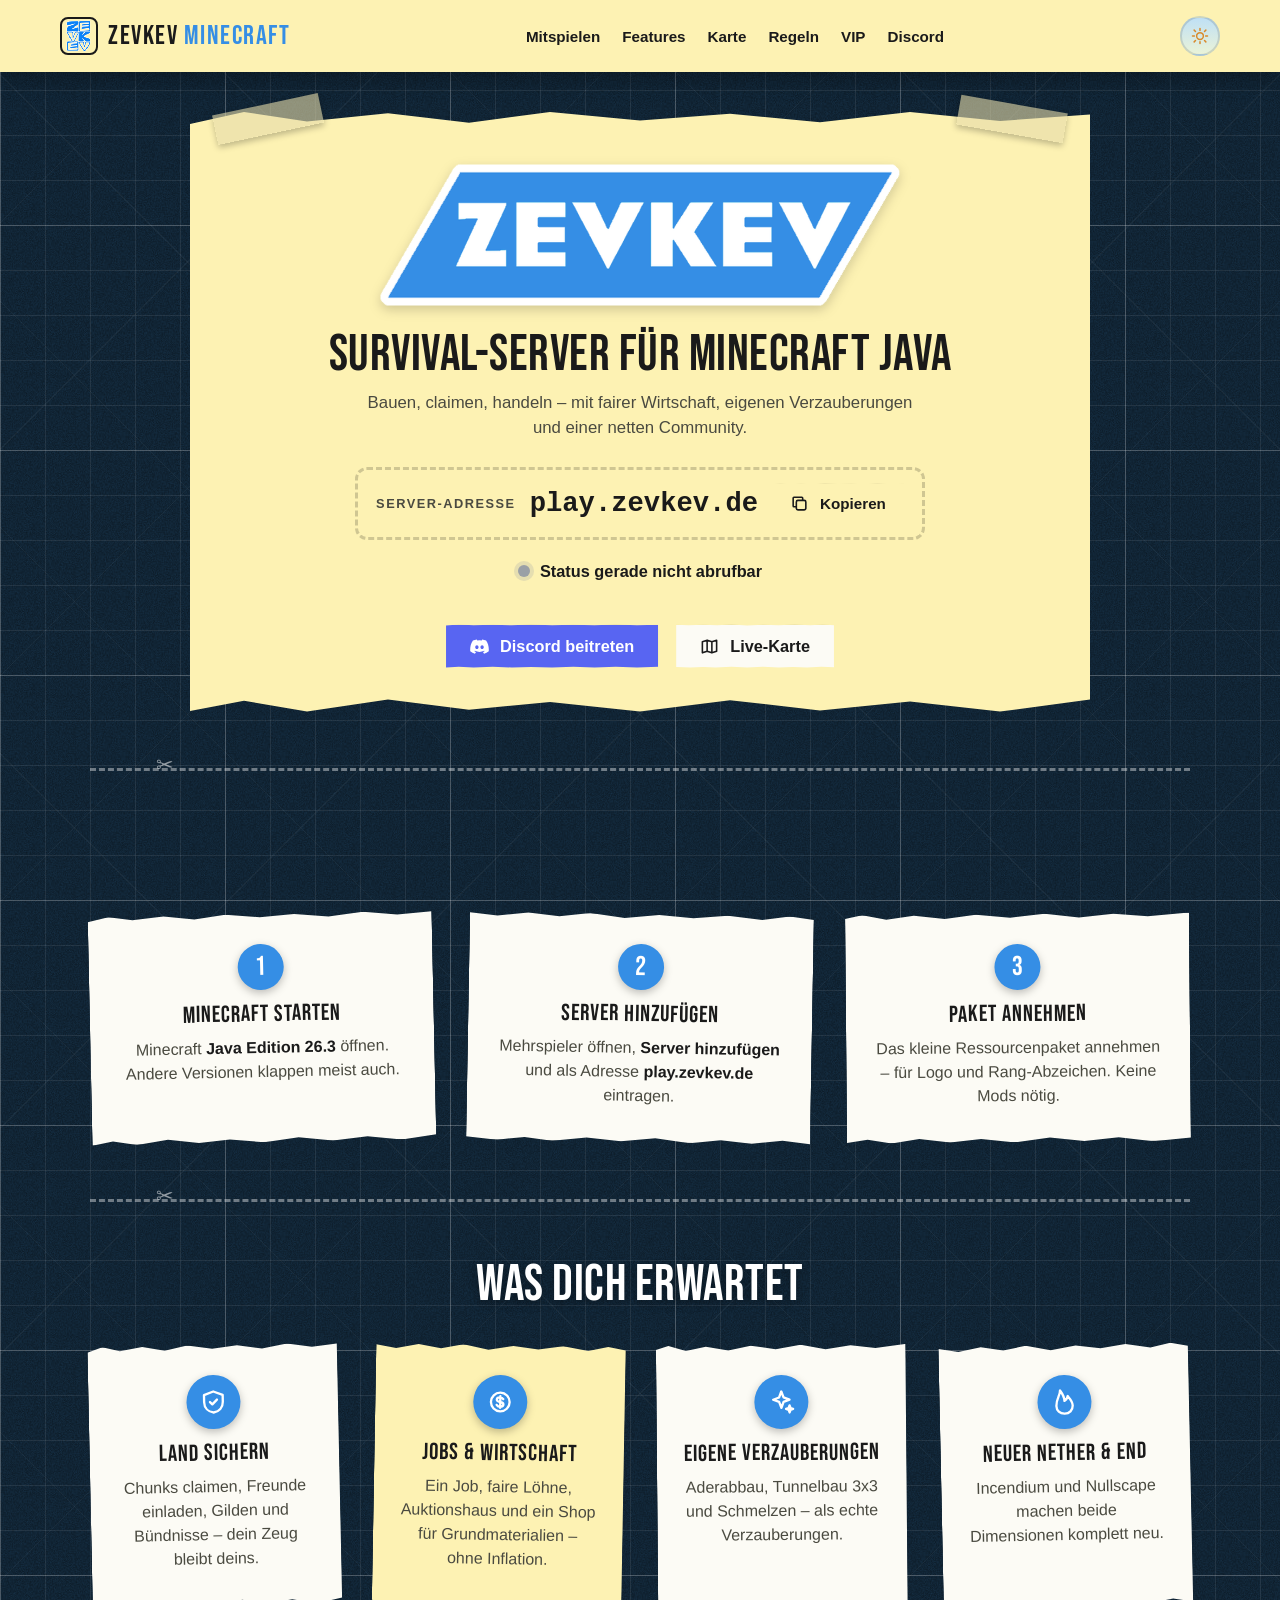
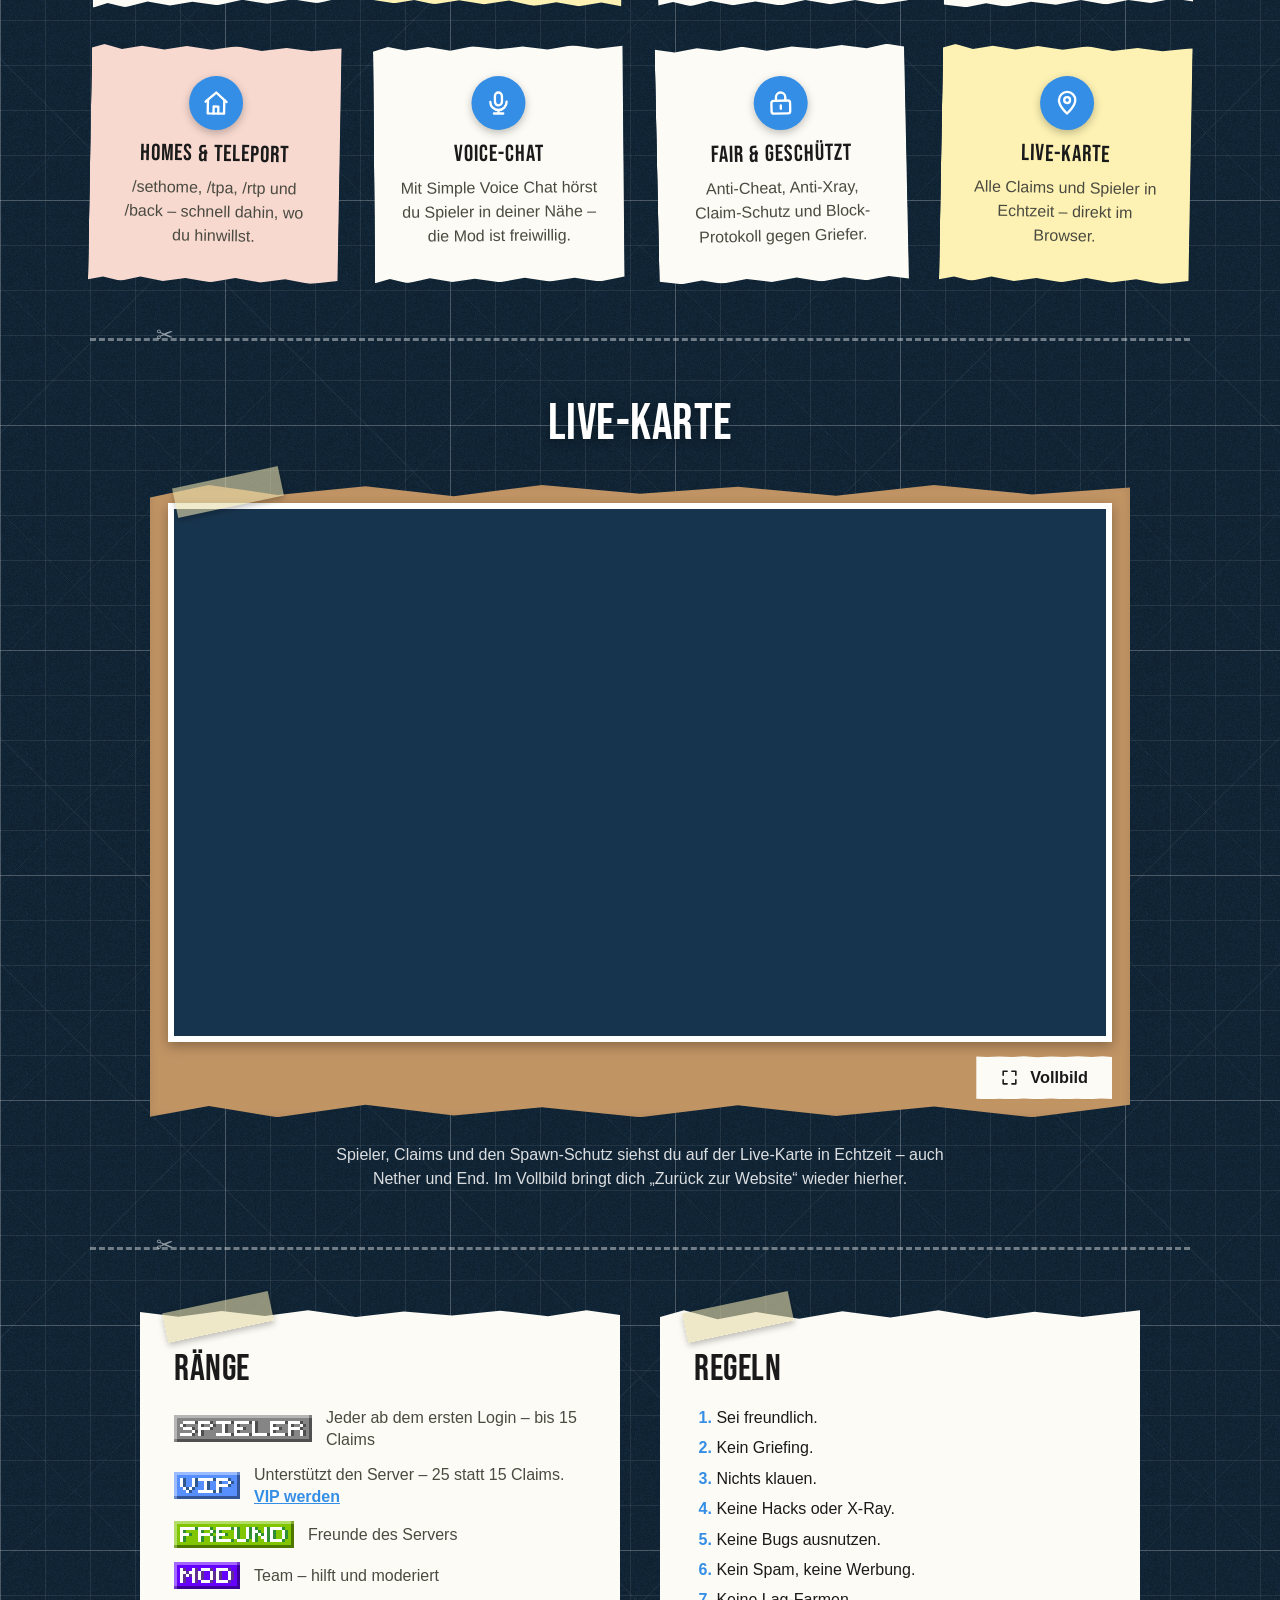
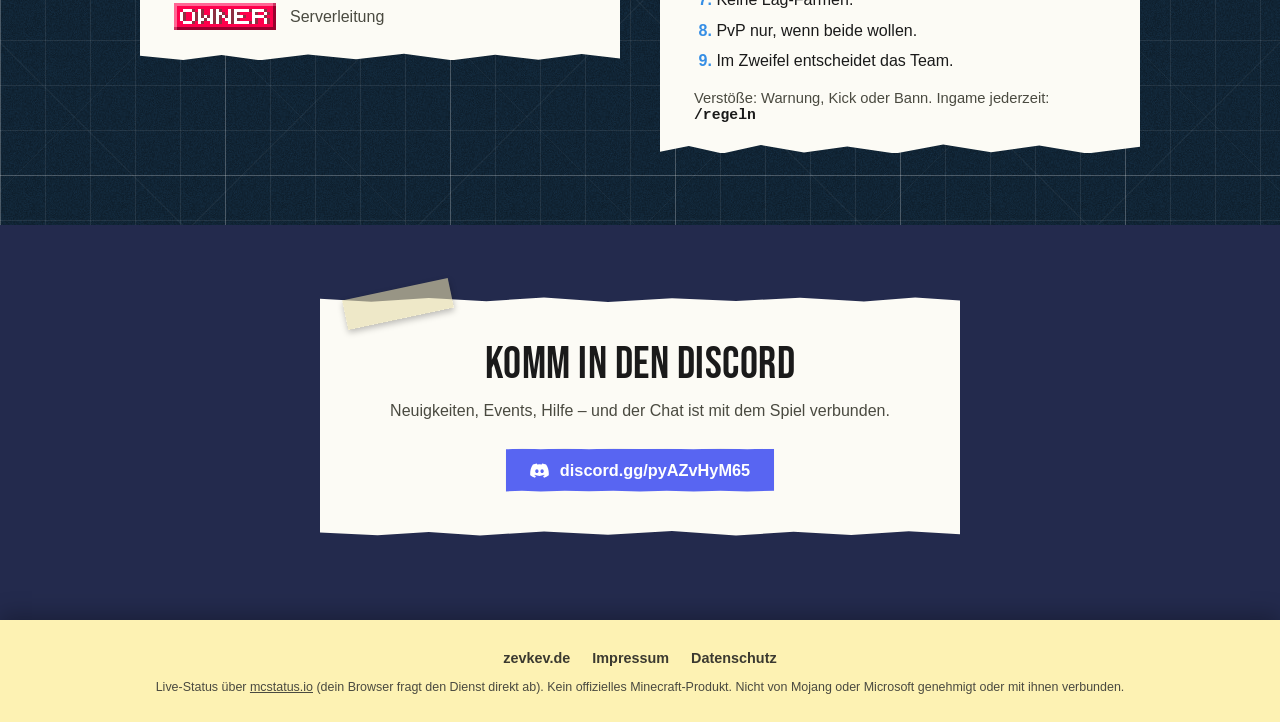
==== commit d49cdd61: "Claims: Spieler 15, VIP 25 Co-Authored-By: Claude Opus 5.5 <noreply@anthropic.com>" ====
--- a/index.html
+++ b/index.html
@@ -212,8 +212,8 @@
         <span class="tape" aria-hidden="true"></span>
         <h2 id="ranks-title">Ränge</h2>
         <ul class="ranks">
-          <li><img src="/assets/img/badges/spieler.png" alt="SPIELER" width="46" height="9"><span>Jeder ab dem ersten Login – bis 20 Claims</span></li>
-          <li><img src="/assets/img/badges/vip.png" alt="VIP" width="22" height="9"><span>Unterstützt den Server – 25 statt 20 Claims. <a href="/vip/">VIP werden</a></span></li>
+          <li><img src="/assets/img/badges/spieler.png" alt="SPIELER" width="46" height="9"><span>Jeder ab dem ersten Login – bis 15 Claims</span></li>
+          <li><img src="/assets/img/badges/vip.png" alt="VIP" width="22" height="9"><span>Unterstützt den Server – 25 statt 15 Claims. <a href="/vip/">VIP werden</a></span></li>
           <li><img src="/assets/img/badges/freunde.png" alt="FREUND" width="40" height="9"><span>Freunde des Servers</span></li>
           <li><img src="/assets/img/badges/mod.png" alt="MOD" width="22" height="9"><span>Team – hilft und moderiert</span></li>
           <li><img src="/assets/img/badges/owner.png" alt="OWNER" width="34" height="9"><span>Serverleitung</span></li>
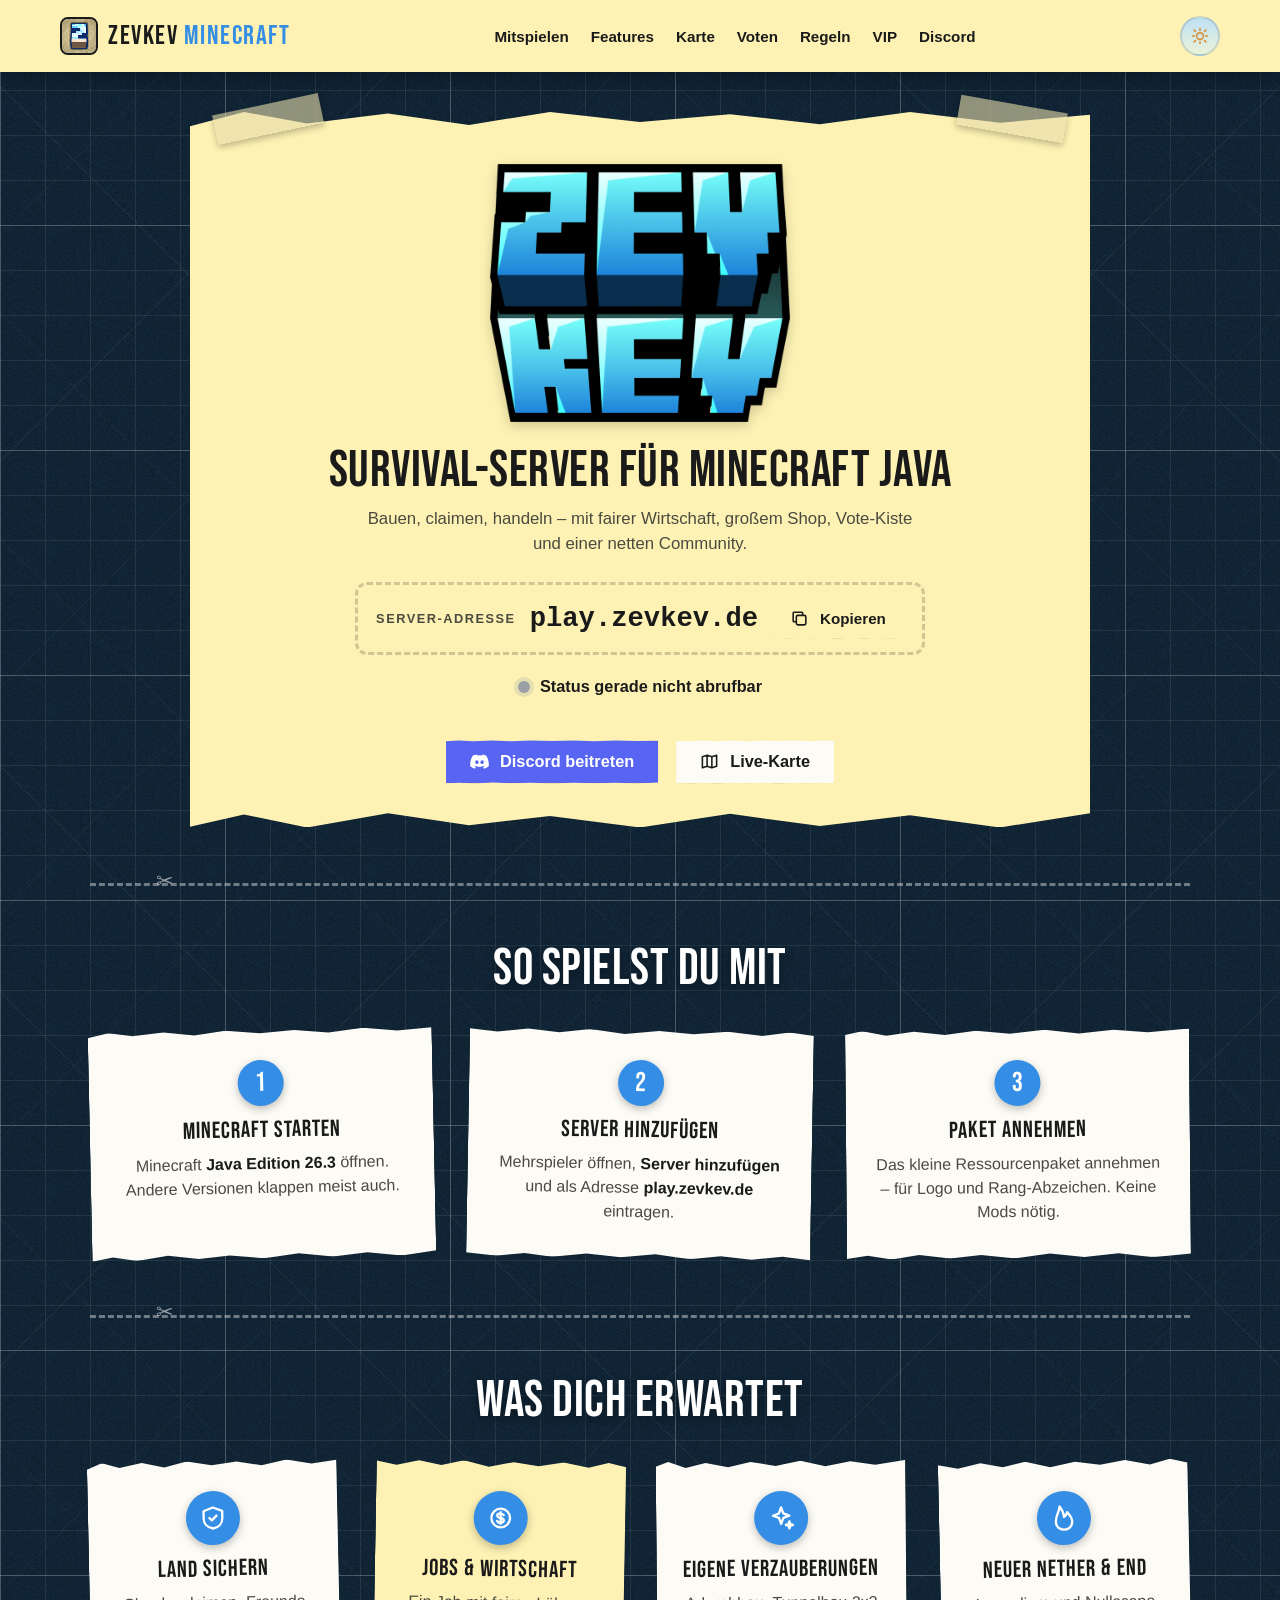
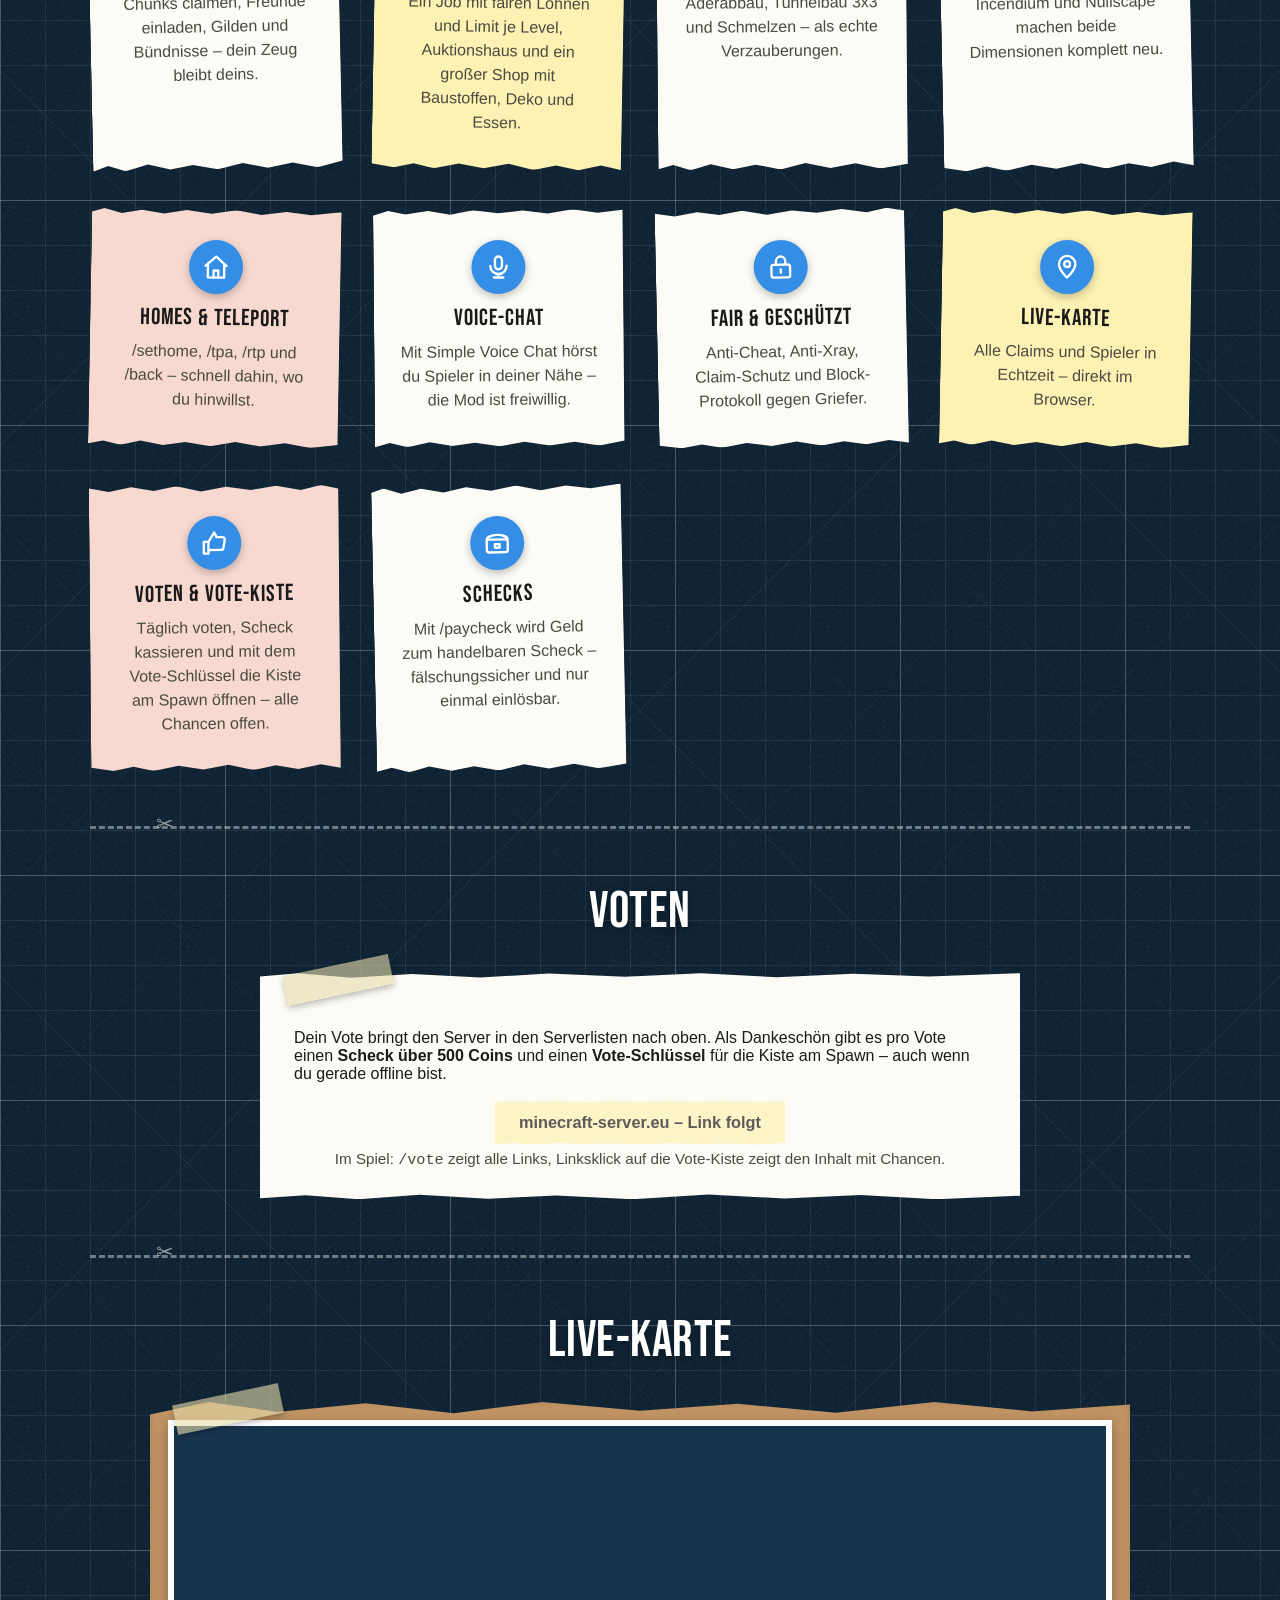
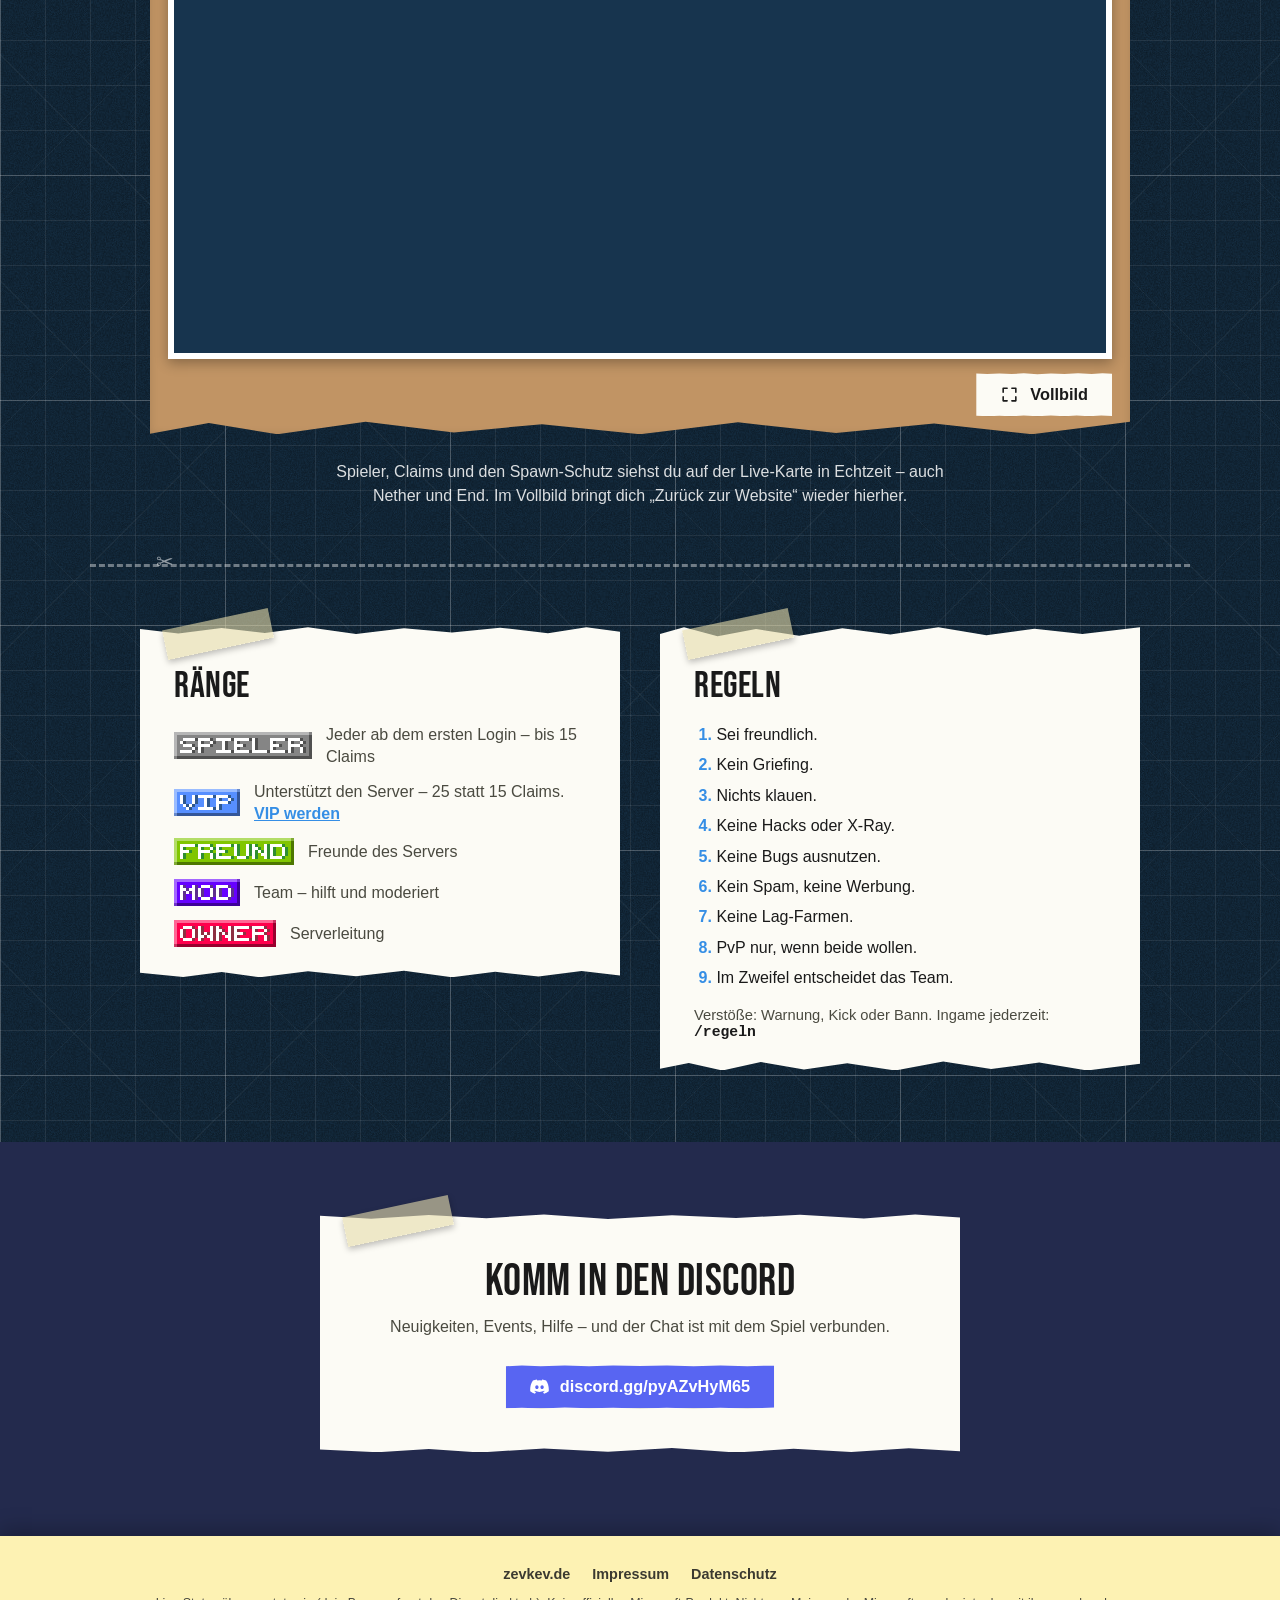
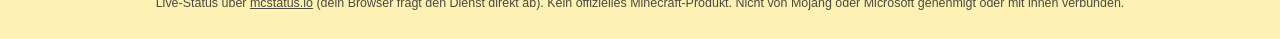
==== commit d8f7882d: "Branding 2026 (Z-Icon, neues Logo), VIP 5 €/25 € live aus Tebex, Vote-Bereich und neue Features - Fa" ====
--- a/index.html
+++ b/index.html
@@ -56,6 +56,7 @@
         <a href="#mitspielen">Mitspielen</a>
         <a href="#features">Features</a>
         <a href="#karte">Karte</a>
+        <a href="#voten">Voten</a>
         <a href="#regeln">Regeln</a>
         <a href="/vip/">VIP</a>
         <a href="#discord">Discord</a>
@@ -76,9 +77,9 @@
     <section class="hero rip rip--accent reveal" aria-labelledby="hero-title">
       <span class="tape" aria-hidden="true"></span>
       <span class="tape tape--right" aria-hidden="true"></span>
-      <img class="hero-logo" src="/assets/img/zevkev-logo.png" alt="ZEVKEV" width="960" height="263">
+      <img class="hero-logo" src="/assets/img/zevkev-logo.png" alt="ZEVKEV" width="720" height="620">
       <h1 id="hero-title">Survival-Server für Minecraft&nbsp;Java</h1>
-      <p class="hero-lead">Bauen, claimen, handeln – mit fairer Wirtschaft, eigenen Verzauberungen und einer netten Community.</p>
+      <p class="hero-lead">Bauen, claimen, handeln – mit fairer Wirtschaft, großem Shop, Vote-Kiste und einer netten Community.</p>
 
       <div class="ip-box">
         <span class="ip-label">Server-Adresse</span>
@@ -145,7 +146,7 @@
         <article class="c-card rip rip--b rip--accent tilt-b reveal">
           <span class="feature-icon" aria-hidden="true"><svg viewBox="0 0 24 24" fill="none" stroke="currentColor" stroke-width="2" stroke-linecap="round" stroke-linejoin="round"><circle cx="12" cy="12" r="8"/><path d="M12 7v10M14.5 9.5c-.5-.9-1.5-1.5-2.7-1.5-1.6 0-2.8.9-2.8 2s1 1.7 2.8 2 2.9.9 2.9 2.1-1.3 2-2.9 2c-1.3 0-2.4-.6-2.9-1.6"/></svg></span>
           <h3>Jobs &amp; Wirtschaft</h3>
-          <p>Ein Job, faire Löhne, Auktionshaus und ein Shop für Grundmaterialien – ohne Inflation.</p>
+          <p>Ein Job mit fairen Löhnen und Limit je Level, Auktionshaus und ein großer Shop mit Baustoffen, Deko und Essen.</p>
         </article>
         <article class="c-card rip rip--c tilt-c reveal">
           <span class="feature-icon" aria-hidden="true"><svg viewBox="0 0 24 24" fill="none" stroke="currentColor" stroke-width="2" stroke-linecap="round" stroke-linejoin="round"><path d="M12 3l1.9 5.1L19 10l-5.1 1.9L12 17l-1.9-5.1L5 10l5.1-1.9L12 3z"/><path d="M19 15l.8 2.2L22 18l-2.2.8L19 21l-.8-2.2L16 18l2.2-.8L19 15z"/></svg></span>
@@ -177,7 +178,30 @@
           <h3>Live-Karte</h3>
           <p>Alle Claims und Spieler in Echtzeit – direkt im Browser.</p>
         </article>
-      </div>
+        <article class="c-card rip rip--b rip--pink tilt-c reveal">
+          <span class="feature-icon" aria-hidden="true"><svg viewBox="0 0 24 24" fill="none" stroke="currentColor" stroke-width="2" stroke-linecap="round" stroke-linejoin="round"><path d="M7 11 12 3l2 4h5a2 2 0 0 1 2 2.3l-1.2 7A2 2 0 0 1 17.8 18H7"/><path d="M3 11h4v10H3z"/></svg></span>
+          <h3>Voten &amp; Vote-Kiste</h3>
+          <p>Täglich voten, Scheck kassieren und mit dem Vote-Schlüssel die Kiste am Spawn öffnen – alle Chancen offen.</p>
+        </article>
+        <article class="c-card rip rip--c tilt-a reveal">
+          <span class="feature-icon" aria-hidden="true"><svg viewBox="0 0 24 24" fill="none" stroke="currentColor" stroke-width="2" stroke-linecap="round" stroke-linejoin="round"><rect x="3" y="9" width="18" height="11" rx="2"/><path d="M3 9a9 4 0 0 1 18 0"/><path d="M10 13h4v3h-4z"/></svg></span>
+          <h3>Schecks</h3>
+          <p>Mit /paycheck wird Geld zum handelbaren Scheck – fälschungssicher und nur einmal einlösbar.</p>
+        </article>
+      </div>
+    </section>
+
+    <div class="scissor-line" aria-hidden="true"></div>
+
+    <section class="section" id="voten" aria-labelledby="vote-title">
+      <h2 class="section-title reveal" id="vote-title">Voten</h2>
+      <article class="paper rip rip--c reveal vote-card">
+        <span class="tape" aria-hidden="true"></span>
+        <p>Dein Vote bringt den Server in den Serverlisten nach oben. Als Dankeschön gibt es pro Vote einen
+          <b>Scheck über 500 Coins</b> und einen <b>Vote-Schlüssel</b> für die Kiste am Spawn – auch wenn du gerade offline bist.</p>
+        <div class="vote-links" id="vote-links"></div>
+        <p class="vote-hint">Im Spiel: <code>/vote</code> zeigt alle Links, Linksklick auf die Vote-Kiste zeigt den Inhalt mit Chancen.</p>
+      </article>
     </section>
 
     <div class="scissor-line" aria-hidden="true"></div>
--- a/assets/css/site.css
+++ b/assets/css/site.css
@@ -227,7 +227,10 @@
   padding: 52px 44px 44px;
   display: flex; flex-direction: column; align-items: center; text-align: center;
 }
-.hero-logo { width: min(520px, 88%); height: auto; filter: drop-shadow(0 4px 6px rgba(0,0,0,.18)); }
+.hero-logo { width: min(300px, 66%); height: auto; filter: drop-shadow(0 4px 6px rgba(0,0,0,.18)); }
+.vote-card { max-width: 760px; margin: 0 auto; }
+.vote-hint { text-align: center; color: var(--text-muted); font-size: .95rem; margin: 6px 0 0; }
+.vote-links { display: flex; flex-wrap: wrap; gap: 12px; justify-content: center; margin: 18px 0 6px; }
 .hero h1 { font-size: clamp(2rem, 5vw, 3.2rem); margin: 22px 0 8px; }
 .hero-lead { max-width: 560px; margin: 0 auto 26px; line-height: 1.5; color: var(--text-muted); font-size: 1.05rem; }
 
@@ -340,8 +343,8 @@
 .vip-tag { position: absolute; top: -12px; right: 18px; background: var(--accent-green); color: #fff; font-weight: bold; font-size: 0.85rem;
   padding: 5px 12px; border-radius: 999px; box-shadow: 0 3px 8px rgba(0,0,0,.25); transform: rotate(4deg); }
 .vip-buy { margin-top: 16px; }
-.vip-buy.is-soon { opacity: 0.7; cursor: default; }
-.vip-buy.is-soon:hover { transform: none; }
+.vip-buy.is-soon, .vote-links .is-soon { opacity: 0.7; cursor: default; }
+.vip-buy.is-soon:hover, .vote-links .is-soon:hover { transform: none; }
 .rules { margin: 0; padding-left: 1.4em; display: grid; gap: 8px; line-height: 1.4; }
 .rules li::marker { font-weight: bold; color: var(--mc-blue); }
 .rules-note { margin: 18px 0 0; font-size: 0.92rem; color: var(--text-muted); }
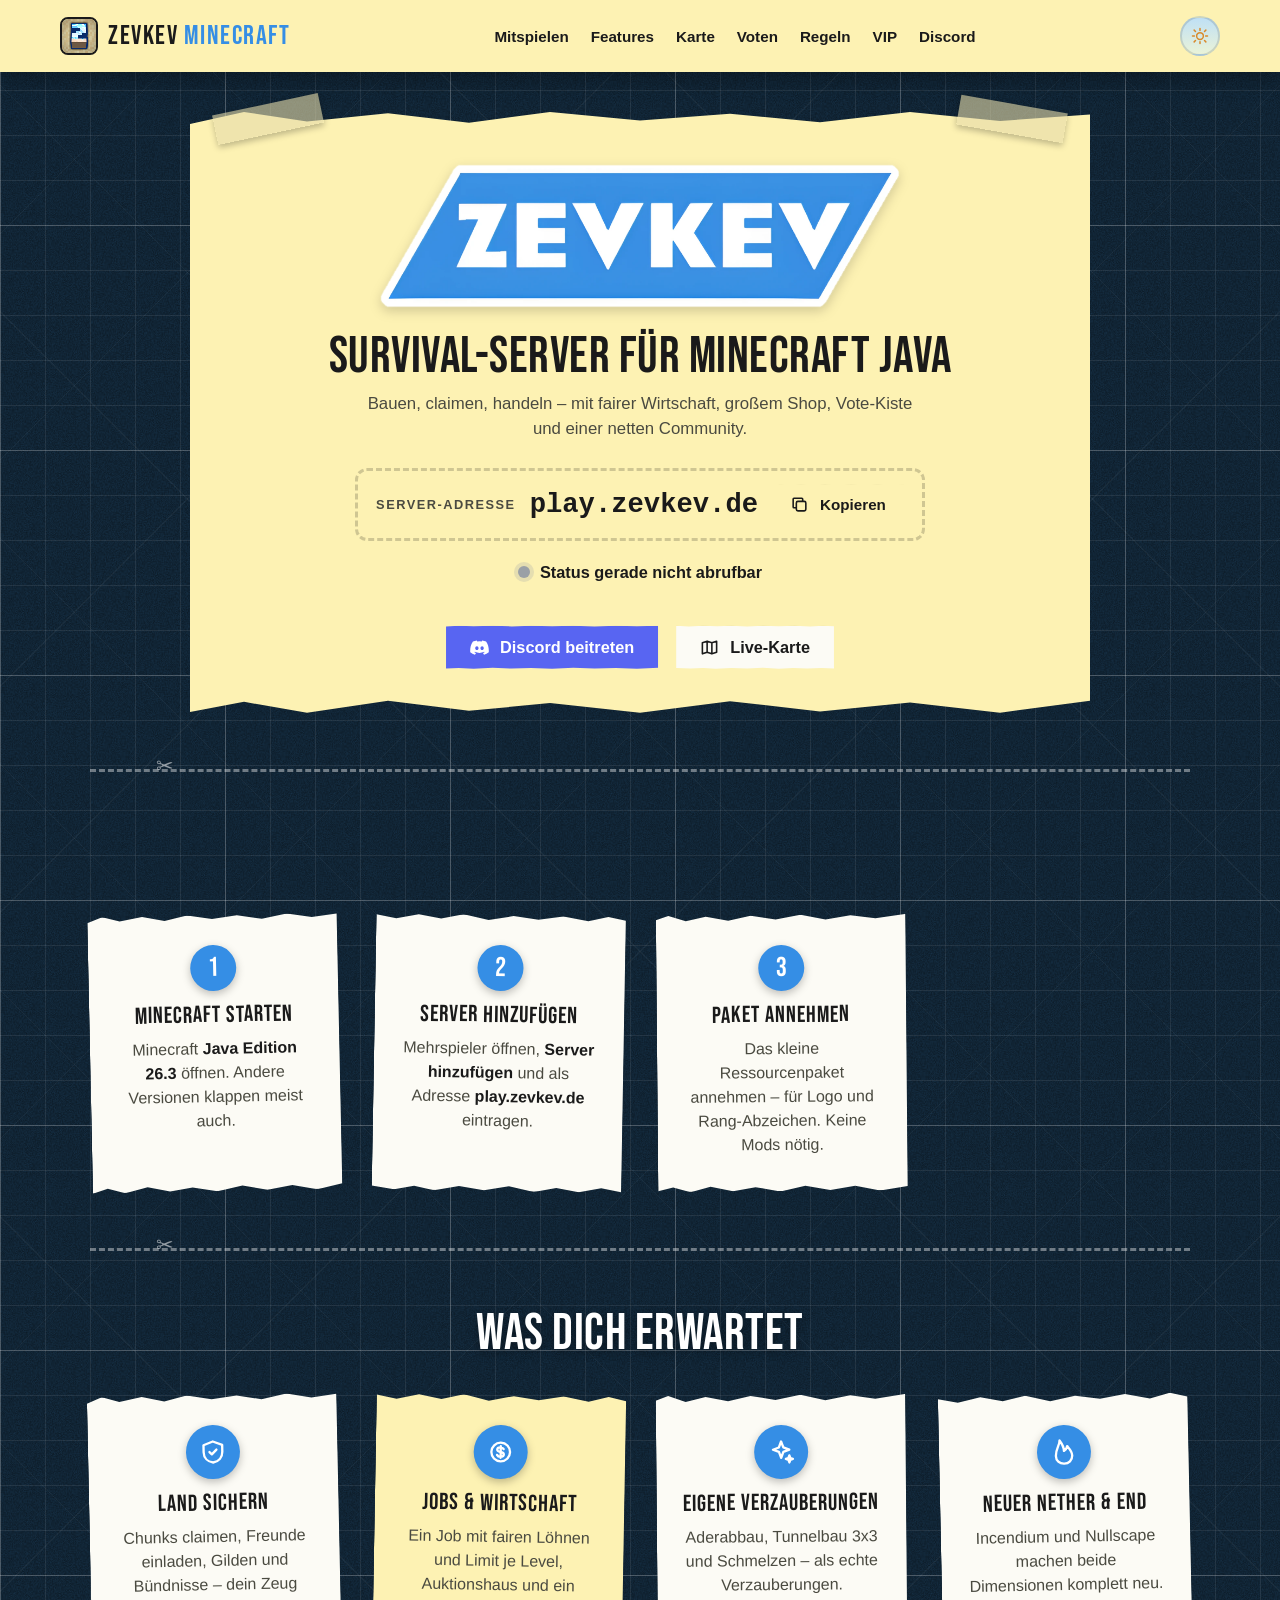
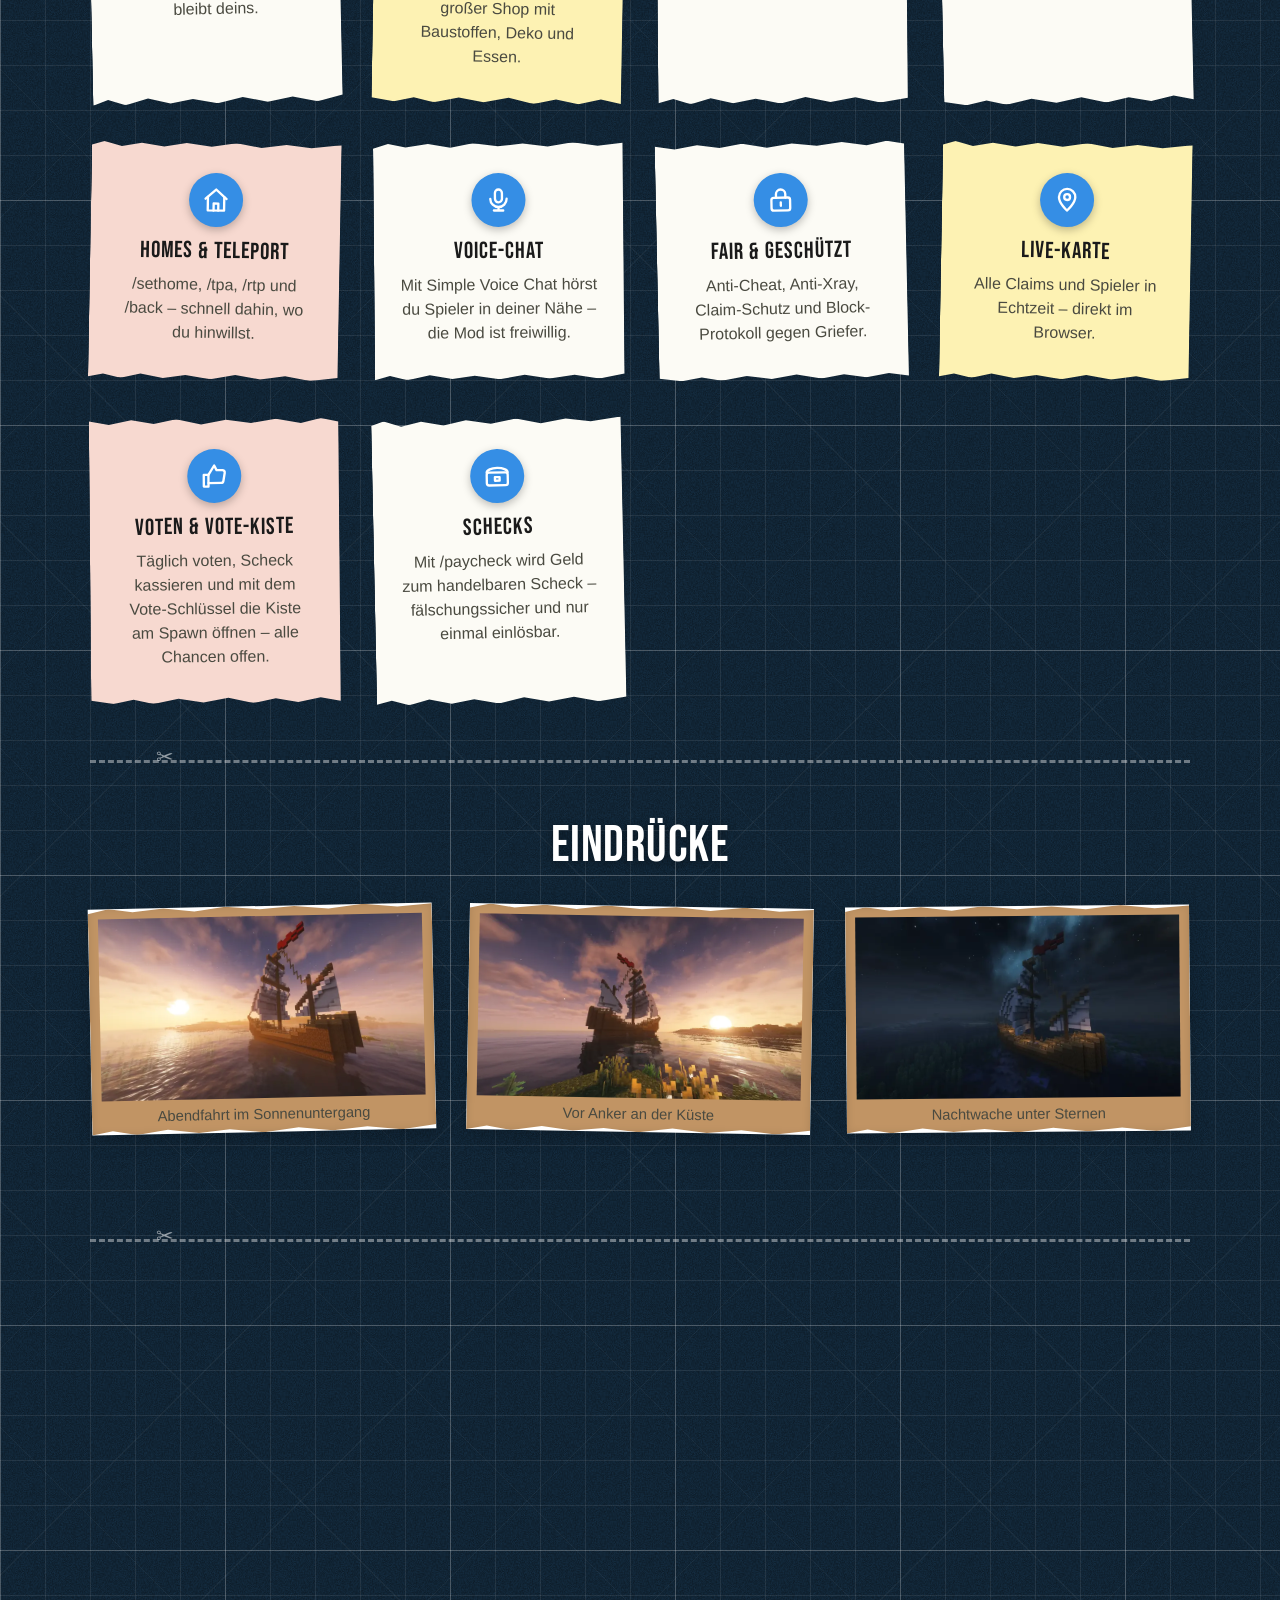
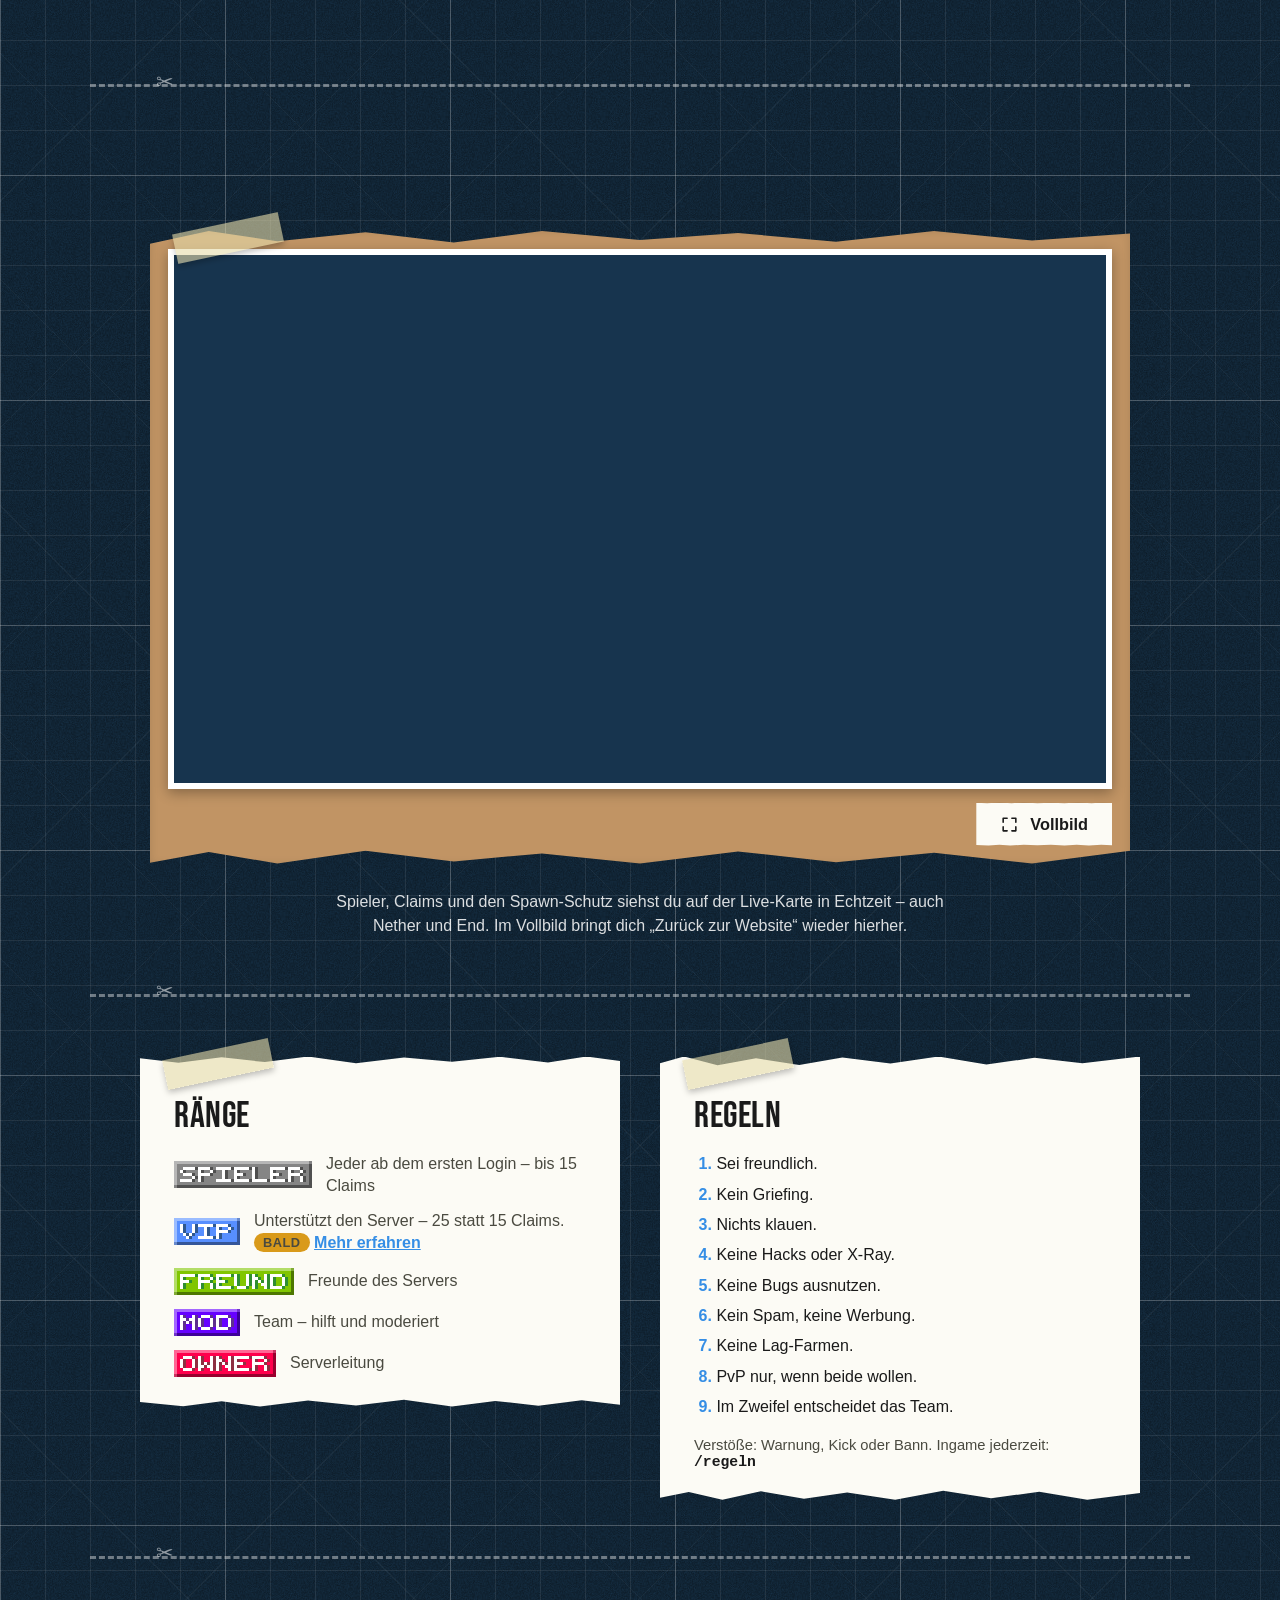
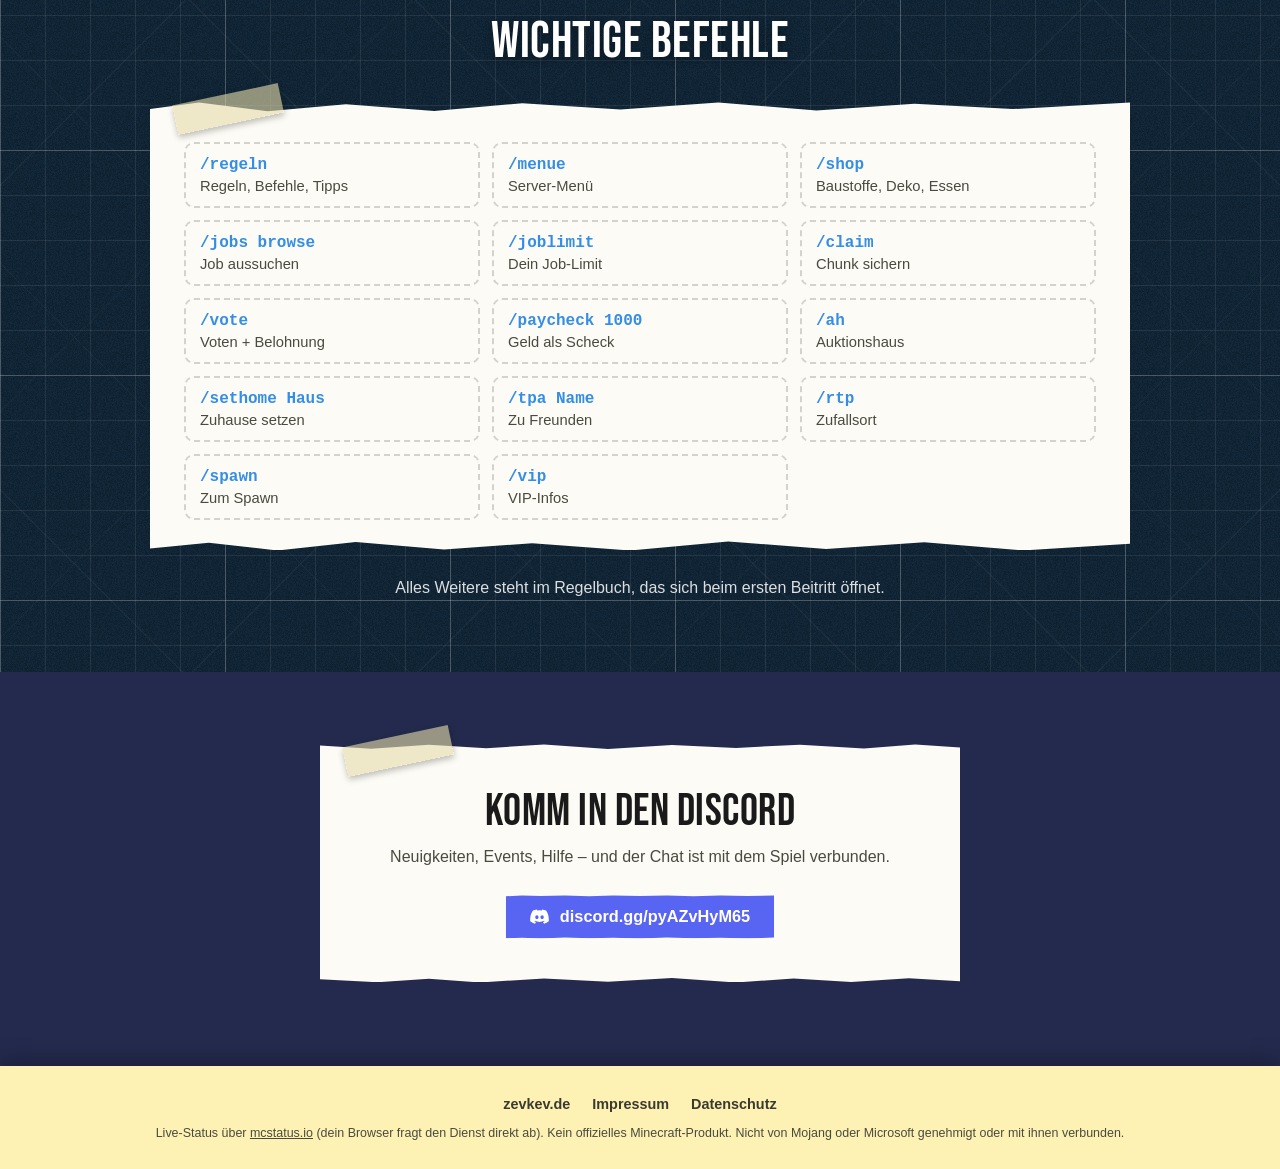
==== commit a38b10f3: "Website fertig: Vote-Seite mit allen Gewinnen, Galerie, Befehle, ZEVKEV-Schriftzug, VIP 'bald' - /vo" ====
--- a/index.html
+++ b/index.html
@@ -56,7 +56,7 @@
         <a href="#mitspielen">Mitspielen</a>
         <a href="#features">Features</a>
         <a href="#karte">Karte</a>
-        <a href="#voten">Voten</a>
+        <a href="/vote/">Voten</a>
         <a href="#regeln">Regeln</a>
         <a href="/vip/">VIP</a>
         <a href="#discord">Discord</a>
@@ -77,7 +77,7 @@
     <section class="hero rip rip--accent reveal" aria-labelledby="hero-title">
       <span class="tape" aria-hidden="true"></span>
       <span class="tape tape--right" aria-hidden="true"></span>
-      <img class="hero-logo" src="/assets/img/zevkev-logo.png" alt="ZEVKEV" width="720" height="620">
+      <img class="hero-logo" src="/assets/img/zevkev-logo.png" alt="ZEVKEV" width="960" height="265">
       <h1 id="hero-title">Survival-Server für Minecraft&nbsp;Java</h1>
       <p class="hero-lead">Bauen, claimen, handeln – mit fairer Wirtschaft, großem Shop, Vote-Kiste und einer netten Community.</p>
 
@@ -193,6 +193,36 @@
 
     <div class="scissor-line" aria-hidden="true"></div>
 
+    <section class="section" id="galerie" aria-labelledby="gallery-title">
+      <h2 class="section-title reveal" id="gallery-title">Eindrücke</h2>
+      <div class="gallery">
+        <figure class="shot rip rip--photo tilt-a reveal">
+          <a href="/assets/img/galerie/schiff-sonnenuntergang.webp" target="_blank" rel="noopener">
+            <img src="/assets/img/galerie/schiff-sonnenuntergang-800.webp" srcset="/assets/img/galerie/schiff-sonnenuntergang-800.webp 800w, /assets/img/galerie/schiff-sonnenuntergang.webp 1600w"
+                 sizes="(max-width: 700px) 92vw, 33vw" width="800" height="450" loading="lazy" alt="Selbstgebautes Segelschiff im Sonnenuntergang auf dem Meer">
+          </a>
+          <figcaption>Abendfahrt im Sonnenuntergang</figcaption>
+        </figure>
+        <figure class="shot rip rip--photo tilt-b reveal">
+          <a href="/assets/img/galerie/schiff-kueste.webp" target="_blank" rel="noopener">
+            <img src="/assets/img/galerie/schiff-kueste-800.webp" srcset="/assets/img/galerie/schiff-kueste-800.webp 800w, /assets/img/galerie/schiff-kueste.webp 1600w"
+                 sizes="(max-width: 700px) 92vw, 33vw" width="800" height="450" loading="lazy" alt="Segelschiff vor der Küste, im Vordergrund Gras am Ufer">
+          </a>
+          <figcaption>Vor Anker an der Küste</figcaption>
+        </figure>
+        <figure class="shot rip rip--photo tilt-c reveal">
+          <a href="/assets/img/galerie/schiff-nacht.webp" target="_blank" rel="noopener">
+            <img src="/assets/img/galerie/schiff-nacht-800.webp" srcset="/assets/img/galerie/schiff-nacht-800.webp 800w, /assets/img/galerie/schiff-nacht.webp 1600w"
+                 sizes="(max-width: 700px) 92vw, 33vw" width="800" height="450" loading="lazy" alt="Segelschiff bei Nacht unter einem Sternenhimmel mit Polarlicht">
+          </a>
+          <figcaption>Nachtwache unter Sternen</figcaption>
+        </figure>
+      </div>
+      <p class="section-note reveal">Gebaut auf ZEVKEV – aufgenommen mit Shadern.</p>
+    </section>
+
+    <div class="scissor-line" aria-hidden="true"></div>
+
     <section class="section" id="voten" aria-labelledby="vote-title">
       <h2 class="section-title reveal" id="vote-title">Voten</h2>
       <article class="paper rip rip--c reveal vote-card">
@@ -200,7 +230,8 @@
         <p>Dein Vote bringt den Server in den Serverlisten nach oben. Als Dankeschön gibt es pro Vote einen
           <b>Scheck über 500 Coins</b> und einen <b>Vote-Schlüssel</b> für die Kiste am Spawn – auch wenn du gerade offline bist.</p>
         <div class="vote-links" id="vote-links"></div>
-        <p class="vote-hint">Im Spiel: <code>/vote</code> zeigt alle Links, Linksklick auf die Vote-Kiste zeigt den Inhalt mit Chancen.</p>
+        <p class="vote-hint">Im Spiel: <code>/vote</code> zeigt alle Links, Linksklick auf die Vote-Kiste zeigt den Inhalt mit Chancen.
+          <a href="/vote/">Alle Gewinne und Chancen ansehen</a></p>
       </article>
     </section>
 
@@ -237,7 +268,7 @@
         <h2 id="ranks-title">Ränge</h2>
         <ul class="ranks">
           <li><img src="/assets/img/badges/spieler.png" alt="SPIELER" width="46" height="9"><span>Jeder ab dem ersten Login – bis 15 Claims</span></li>
-          <li><img src="/assets/img/badges/vip.png" alt="VIP" width="22" height="9"><span>Unterstützt den Server – 25 statt 15 Claims. <a href="/vip/">VIP werden</a></span></li>
+          <li><img src="/assets/img/badges/vip.png" alt="VIP" width="22" height="9"><span>Unterstützt den Server – 25 statt 15 Claims. <span class="soon-tag">bald</span> <a href="/vip/">Mehr erfahren</a></span></li>
           <li><img src="/assets/img/badges/freunde.png" alt="FREUND" width="40" height="9"><span>Freunde des Servers</span></li>
           <li><img src="/assets/img/badges/mod.png" alt="MOD" width="22" height="9"><span>Team – hilft und moderiert</span></li>
           <li><img src="/assets/img/badges/owner.png" alt="OWNER" width="34" height="9"><span>Serverleitung</span></li>
@@ -261,6 +292,32 @@
       </article>
     </section>
 
+    <div class="scissor-line" aria-hidden="true"></div>
+
+    <section class="section" id="befehle" aria-labelledby="commands-title">
+      <h2 class="section-title reveal" id="commands-title">Wichtige Befehle</h2>
+      <article class="paper rip rip--c reveal cmd-card">
+        <span class="tape" aria-hidden="true"></span>
+        <ul class="cmd-grid">
+          <li><code>/regeln</code><span>Regeln, Befehle, Tipps</span></li>
+          <li><code>/menue</code><span>Server-Menü</span></li>
+          <li><code>/shop</code><span>Baustoffe, Deko, Essen</span></li>
+          <li><code>/jobs browse</code><span>Job aussuchen</span></li>
+          <li><code>/joblimit</code><span>Dein Job-Limit</span></li>
+          <li><code>/claim</code><span>Chunk sichern</span></li>
+          <li><code>/vote</code><span>Voten + Belohnung</span></li>
+          <li><code>/paycheck 1000</code><span>Geld als Scheck</span></li>
+          <li><code>/ah</code><span>Auktionshaus</span></li>
+          <li><code>/sethome Haus</code><span>Zuhause setzen</span></li>
+          <li><code>/tpa Name</code><span>Zu Freunden</span></li>
+          <li><code>/rtp</code><span>Zufallsort</span></li>
+          <li><code>/spawn</code><span>Zum Spawn</span></li>
+          <li><code>/vip</code><span>VIP-Infos</span></li>
+        </ul>
+      </article>
+      <p class="section-note reveal">Alles Weitere steht im Regelbuch, das sich beim ersten Beitritt öffnet.</p>
+    </section>
+
     <!-- Discord -->
     <section class="discord-zone reveal" id="discord" aria-labelledby="discord-title">
       <div class="discord-card rip rip--b">
--- a/assets/css/site.css
+++ b/assets/css/site.css
@@ -227,8 +227,37 @@
   padding: 52px 44px 44px;
   display: flex; flex-direction: column; align-items: center; text-align: center;
 }
-.hero-logo { width: min(300px, 66%); height: auto; filter: drop-shadow(0 4px 6px rgba(0,0,0,.18)); }
+.hero-logo { width: min(520px, 88%); height: auto; filter: drop-shadow(0 4px 6px rgba(0,0,0,.18)); }
 .vote-card { max-width: 760px; margin: 0 auto; }
+.vote-hint a { color: var(--mc-blue); font-weight: bold; }
+.soon-tag { display: inline-block; padding: 1px 9px; border-radius: 999px; background: #d99a1a; color: #fff; font-size: 0.8rem; font-weight: bold; text-transform: uppercase; letter-spacing: .04em; vertical-align: 1px; }
+.soon-banner { margin: 6px 0 14px; font-weight: bold; }
+.step-num { display: inline-grid; place-items: center; width: 42px; height: 42px; border-radius: 50%; background: var(--mc-blue);
+  color: #fff; font: 1.5rem/1 "Bebas Neue", Impact, sans-serif; margin-bottom: 10px; }
+.c-grid.steps { grid-template-columns: repeat(2, minmax(0, 1fr)); max-width: 760px; margin: 0 auto; }
+@media (min-width: 1100px) { .c-grid.steps { grid-template-columns: repeat(4, minmax(0, 1fr)); max-width: none; } }
+@media (max-width: 560px) { .c-grid.steps { grid-template-columns: 1fr; } }
+.loot-card { max-width: 760px; width: 100%; margin: 0 auto; }
+.loot-table { width: 100%; border-collapse: collapse; font-size: 0.98rem; }
+.loot-table caption { caption-side: top; text-align: left; color: var(--text-muted); margin-bottom: 10px; }
+.loot-table th, .loot-table td { padding: 7px 8px; border-bottom: 1px solid rgba(0,0,0,.1); text-align: left; }
+:root[data-theme="dark"] .loot-table th, :root[data-theme="dark"] .loot-table td { border-bottom-color: rgba(255,255,255,.1); }
+.loot-table .num { text-align: right; white-space: nowrap; font-variant-numeric: tabular-nums; }
+.loot-table tfoot td { font-weight: bold; border-bottom: 0; }
+.loot-rarity { display: inline-block; padding: 1px 8px; border-radius: 999px; font-size: 0.82rem; font-weight: bold; color: #fff; }
+.r-common { background: #6b7a8a; } .r-uncommon { background: #2f7d4f; } .r-rare { background: #2f62d9; } .r-epic { background: #8a3fbf; }
+.loot-star { display: inline-block; margin-left: 6px; padding: 0 7px; border-radius: 999px; background: #d99a1a; color: #fff; font-size: 0.78rem; font-weight: bold; vertical-align: 1px; }
+.gallery { display: grid; grid-template-columns: repeat(auto-fit, minmax(260px, 1fr)); gap: 34px; width: 100%; }
+.shot { margin: 0; padding: 10px 10px 8px; background: #fff; box-shadow: 0 6px 18px rgba(0,0,0,.18); }
+:root[data-theme="dark"] .shot { background: #1d2733; }
+.shot img { display: block; width: 100%; height: auto; }
+.shot figcaption { padding: 8px 4px 2px; font-size: 0.92rem; color: var(--text-muted); text-align: center; }
+.cmd-card { width: 100%; max-width: 980px; margin: 0 auto; }
+.cmd-grid { list-style: none; margin: 0; padding: 0; width: 100%; display: grid; grid-template-columns: repeat(auto-fit, minmax(220px, 1fr)); gap: 12px; }
+.cmd-grid li { display: flex; flex-direction: column; gap: 4px; padding: 12px 14px; border: 2px dashed rgba(0,0,0,.16); border-radius: 10px; }
+:root[data-theme="dark"] .cmd-grid li { border-color: rgba(255,255,255,.14); }
+.cmd-grid code { font-weight: bold; color: var(--mc-blue); }
+.cmd-grid span { color: var(--text-muted); font-size: 0.92rem; }
 .vote-hint { text-align: center; color: var(--text-muted); font-size: .95rem; margin: 6px 0 0; }
 .vote-links { display: flex; flex-wrap: wrap; gap: 12px; justify-content: center; margin: 18px 0 6px; }
 .hero h1 { font-size: clamp(2rem, 5vw, 3.2rem); margin: 22px 0 8px; }
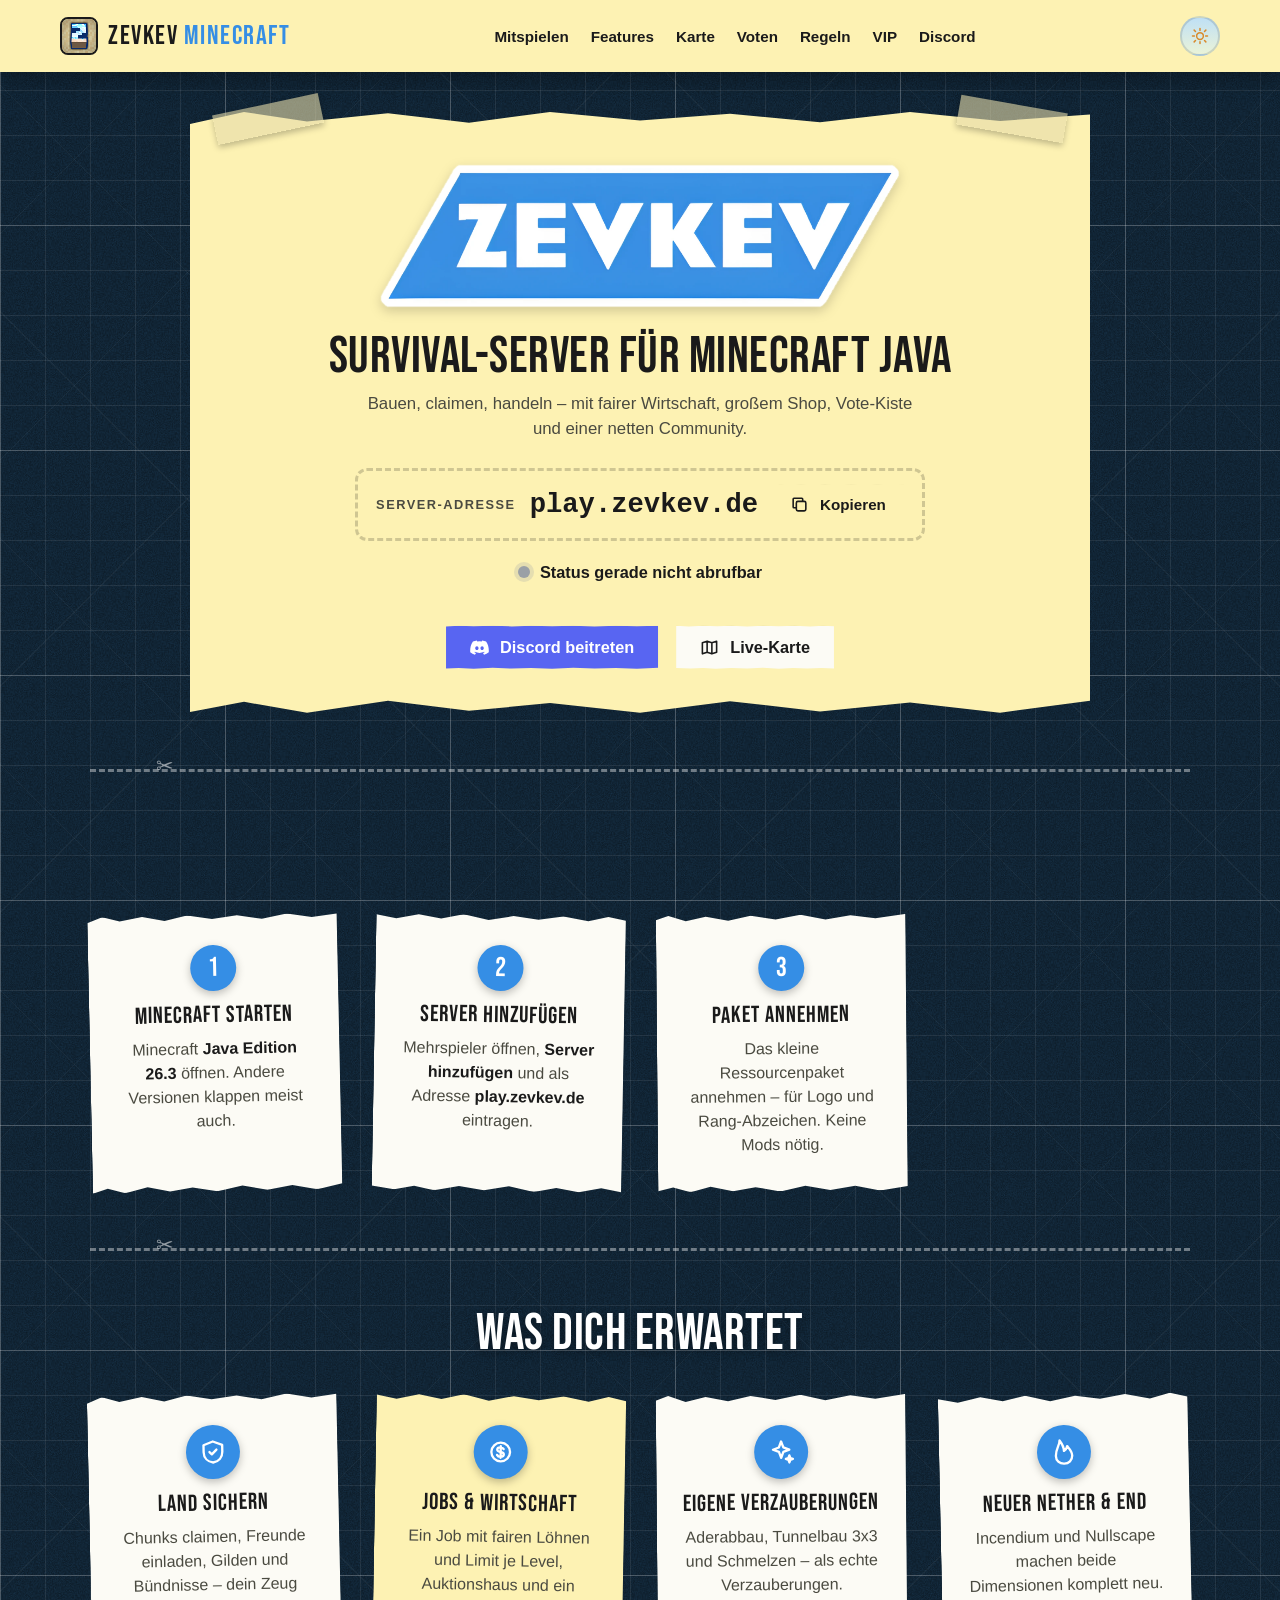
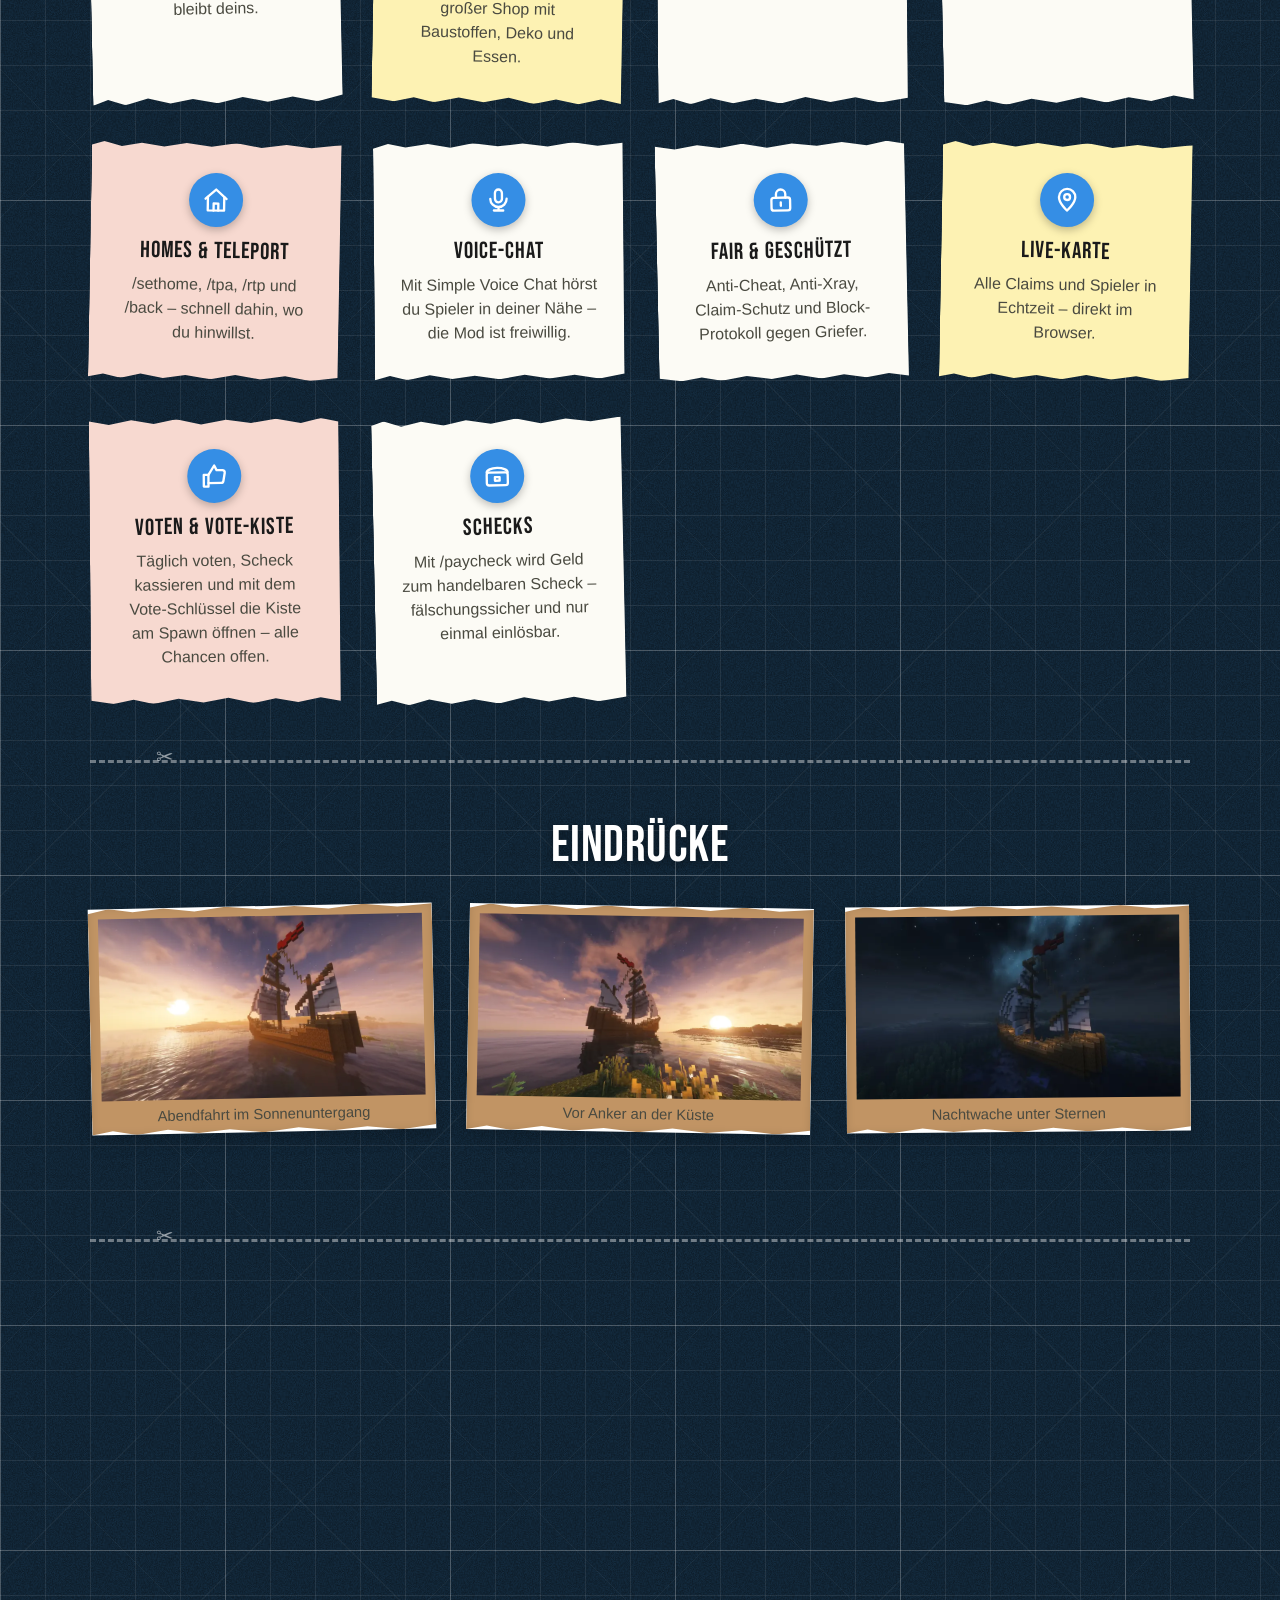
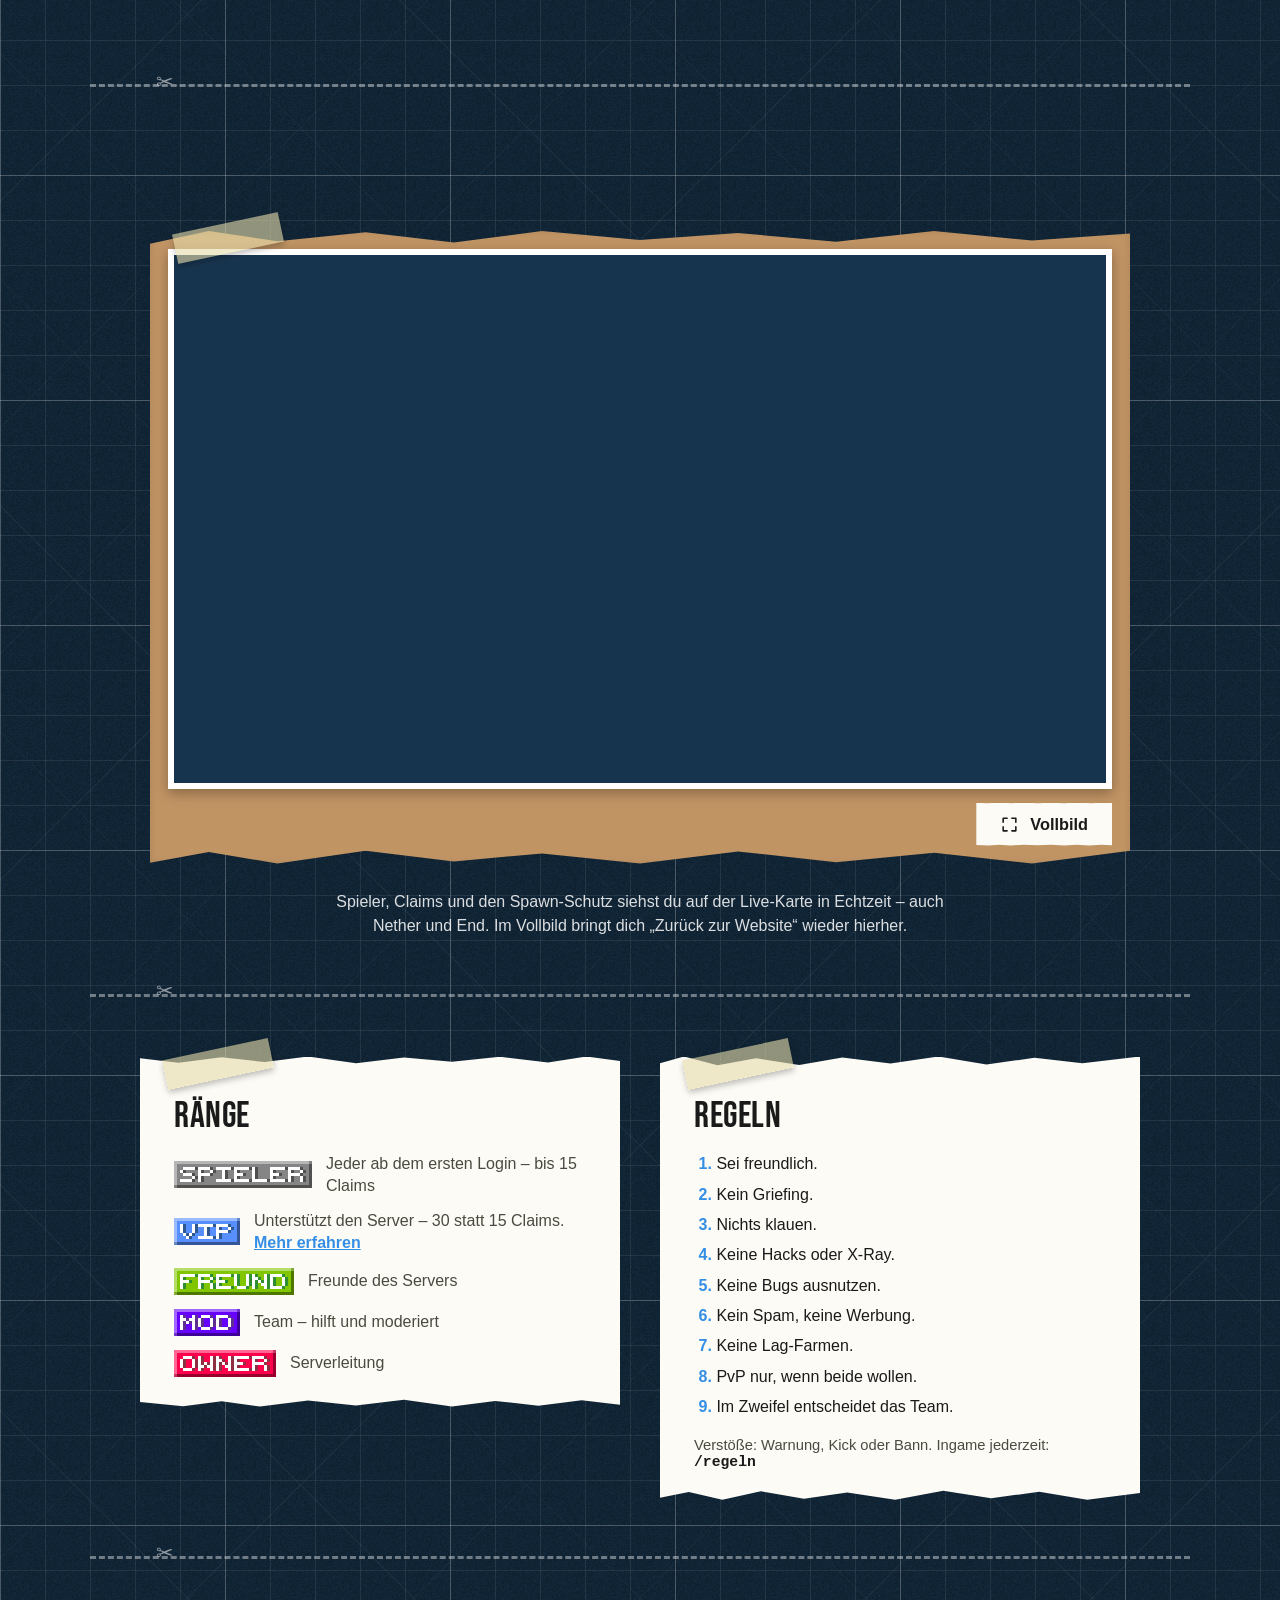
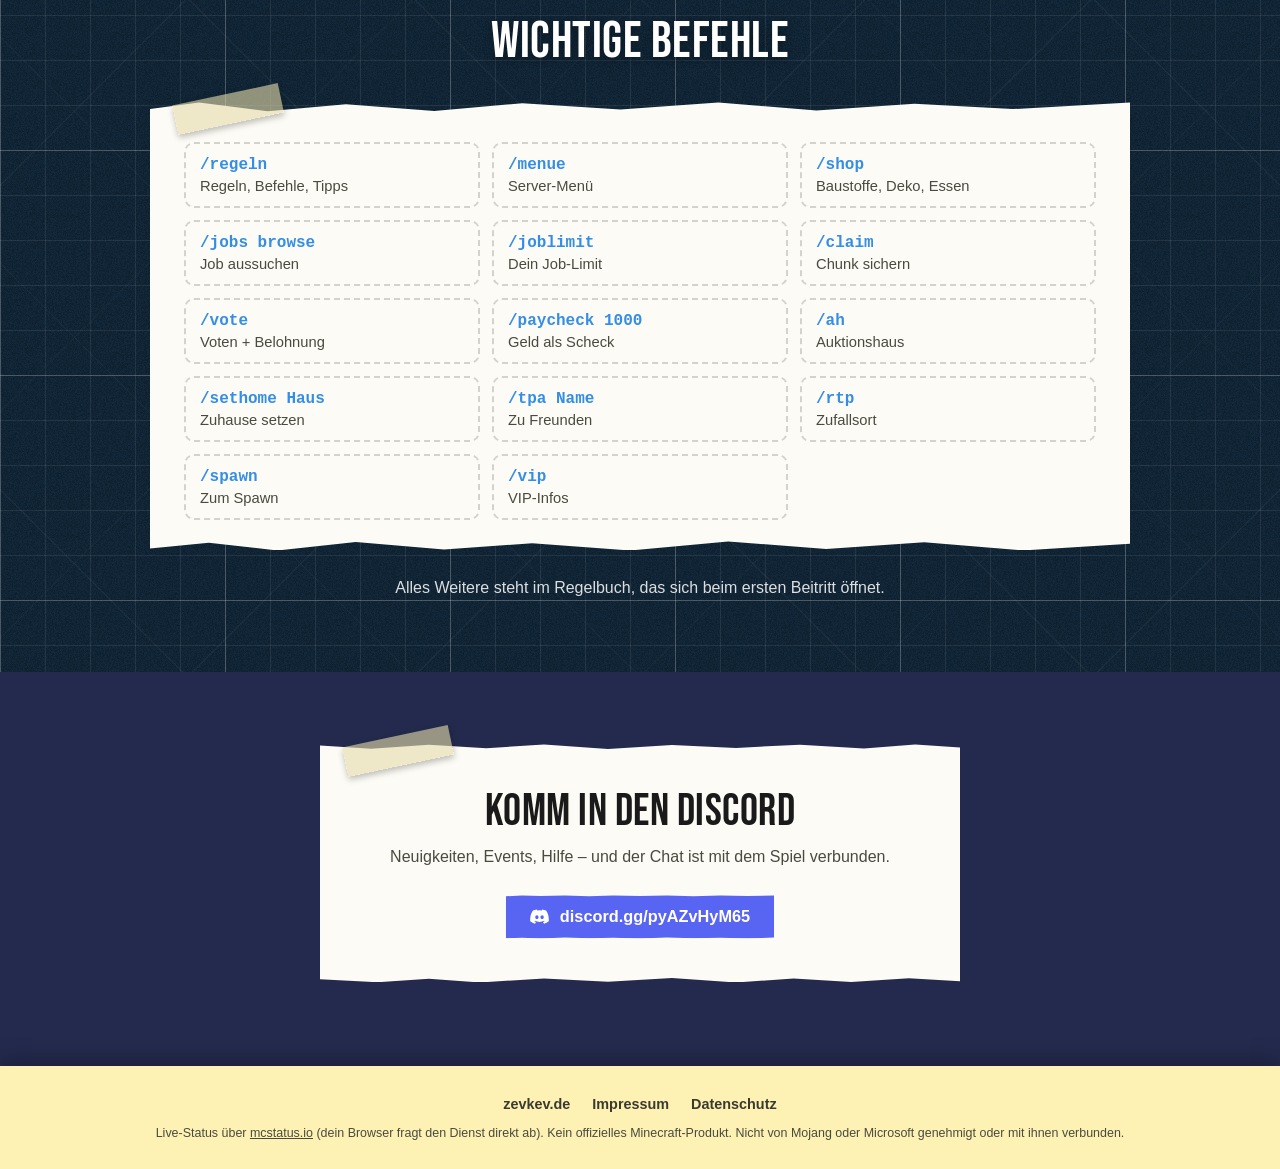
==== commit 9de1060c: "Eigener VIP-Shop (Tebex Headless), Impressum, VIP 30 Claims - VIP-Seite: Minecraft-Name eingeben, Pa" ====
--- a/index.html
+++ b/index.html
@@ -228,7 +228,7 @@
       <article class="paper rip rip--c reveal vote-card">
         <span class="tape" aria-hidden="true"></span>
         <p>Dein Vote bringt den Server in den Serverlisten nach oben. Als Dankeschön gibt es pro Vote einen
-          <b>Scheck über 500 Coins</b> und einen <b>Vote-Schlüssel</b> für die Kiste am Spawn – auch wenn du gerade offline bist.</p>
+          <b>Scheck über 250 Coins</b> und einen <b>Vote-Schlüssel</b> für die Kiste am Spawn – auch wenn du gerade offline bist.</p>
         <div class="vote-links" id="vote-links"></div>
         <p class="vote-hint">Im Spiel: <code>/vote</code> zeigt alle Links, Linksklick auf die Vote-Kiste zeigt den Inhalt mit Chancen.
           <a href="/vote/">Alle Gewinne und Chancen ansehen</a></p>
@@ -268,7 +268,7 @@
         <h2 id="ranks-title">Ränge</h2>
         <ul class="ranks">
           <li><img src="/assets/img/badges/spieler.png" alt="SPIELER" width="46" height="9"><span>Jeder ab dem ersten Login – bis 15 Claims</span></li>
-          <li><img src="/assets/img/badges/vip.png" alt="VIP" width="22" height="9"><span>Unterstützt den Server – 25 statt 15 Claims. <span class="soon-tag">bald</span> <a href="/vip/">Mehr erfahren</a></span></li>
+          <li><img src="/assets/img/badges/vip.png" alt="VIP" width="22" height="9"><span>Unterstützt den Server – 30 statt 15 Claims. <span class="soon-tag" data-vip-soon>ab 18.10.</span> <a href="/vip/">Mehr erfahren</a></span></li>
           <li><img src="/assets/img/badges/freunde.png" alt="FREUND" width="40" height="9"><span>Freunde des Servers</span></li>
           <li><img src="/assets/img/badges/mod.png" alt="MOD" width="22" height="9"><span>Team – hilft und moderiert</span></li>
           <li><img src="/assets/img/badges/owner.png" alt="OWNER" width="34" height="9"><span>Serverleitung</span></li>
@@ -351,7 +351,7 @@
     <div class="footer-inner">
       <nav class="footer-links" aria-label="Weitere Seiten">
         <a href="https://zevkev.de/">zevkev.de</a>
-        <a href="https://zevkev.de/impressum/">Impressum</a>
+        <a href="/impressum/">Impressum</a>
         <a href="https://zevkev.de/datenschutz/">Datenschutz</a>
       </nav>
       <p class="footer-note">Live-Status über <a href="https://mcstatus.io/" target="_blank" rel="noopener">mcstatus.io</a> (dein Browser fragt den Dienst direkt ab).
--- a/assets/css/site.css
+++ b/assets/css/site.css
@@ -372,12 +372,40 @@
 .vip-tag { position: absolute; top: -12px; right: 18px; background: var(--accent-green); color: #fff; font-weight: bold; font-size: 0.85rem;
   padding: 5px 12px; border-radius: 999px; box-shadow: 0 3px 8px rgba(0,0,0,.25); transform: rotate(4deg); }
 .vip-buy { margin-top: 16px; }
+.vip-buy.is-busy { opacity: 0.75; cursor: progress; }
+.vip-plan.is-picked .vip-buy { color: #fff !important; }
+.vip-plan.is-picked .vip-buy::before { background-color: var(--mc-blue); }
+.vip-player { width: 100%; max-width: 760px; margin: 0 0 40px; padding: 26px 28px 20px; box-sizing: border-box; }
+.vip-player label { display: flex; align-items: center; gap: 10px; font-weight: bold; font-size: 1.1rem; margin-bottom: 10px; }
+.vip-player input {
+  width: 100%; box-sizing: border-box; padding: 12px 14px; font: inherit; font-size: 1.1rem; font-weight: bold;
+  color: var(--text-dark); background: transparent; border: 3px dashed rgba(0,0,0,.25); border-radius: 10px;
+}
+:root[data-theme="dark"] .vip-player input { border-color: rgba(255,255,255,.22); }
+.vip-player input:focus { outline: none; border-style: solid; border-color: var(--mc-blue); }
+.vip-player input:disabled { opacity: 0.6; }
+.vip-status { margin: 10px 0 0; color: var(--text-muted); line-height: 1.45; min-height: 1.45em; }
+.vip-status.is-error { color: var(--accent-red); font-weight: bold; }
+.vip-status.is-ok { color: var(--accent-green); font-weight: bold; }
+.vip-status a { color: inherit; }
+.vip-step-next { margin: 14px 0 0; display: flex; align-items: center; gap: 10px; font-weight: bold; }
+.vip-step { display: inline-grid; place-items: center; width: 26px; height: 26px; border-radius: 50%; background: var(--mc-blue); color: #fff; font-size: 0.9rem; flex-shrink: 0; }
+.vip-thanks { margin: 6px auto 14px; max-width: 560px; padding: 12px 16px; border-radius: 10px; background: rgba(60,122,75,.14); border: 2px solid var(--accent-green); line-height: 1.45; }
+.section-note a { color: #fff; font-weight: bold; }
 .vip-buy.is-soon, .vote-links .is-soon { opacity: 0.7; cursor: default; }
 .vip-buy.is-soon:hover, .vote-links .is-soon:hover { transform: none; }
 .rules { margin: 0; padding-left: 1.4em; display: grid; gap: 8px; line-height: 1.4; }
 .rules li::marker { font-weight: bold; color: var(--mc-blue); }
 .rules-note { margin: 18px 0 0; font-size: 0.92rem; color: var(--text-muted); }
 .rules-note code { color: var(--text-dark); font-weight: bold; }
+
+/* Impressum */
+.legal { width: 100%; max-width: 820px; }
+.legal h1 { font-size: clamp(2.2rem, 5vw, 3rem); margin: 6px 0 6px; }
+.legal-lead { color: var(--text-muted); margin: 0 0 8px; }
+.legal h2 { font-size: 1.6rem; margin: 28px 0 8px; }
+.legal p { margin: 0 0 10px; line-height: 1.55; overflow-wrap: anywhere; }
+.legal a { color: var(--mc-blue); font-weight: bold; }
 
 /* Discord */
 .discord-zone {
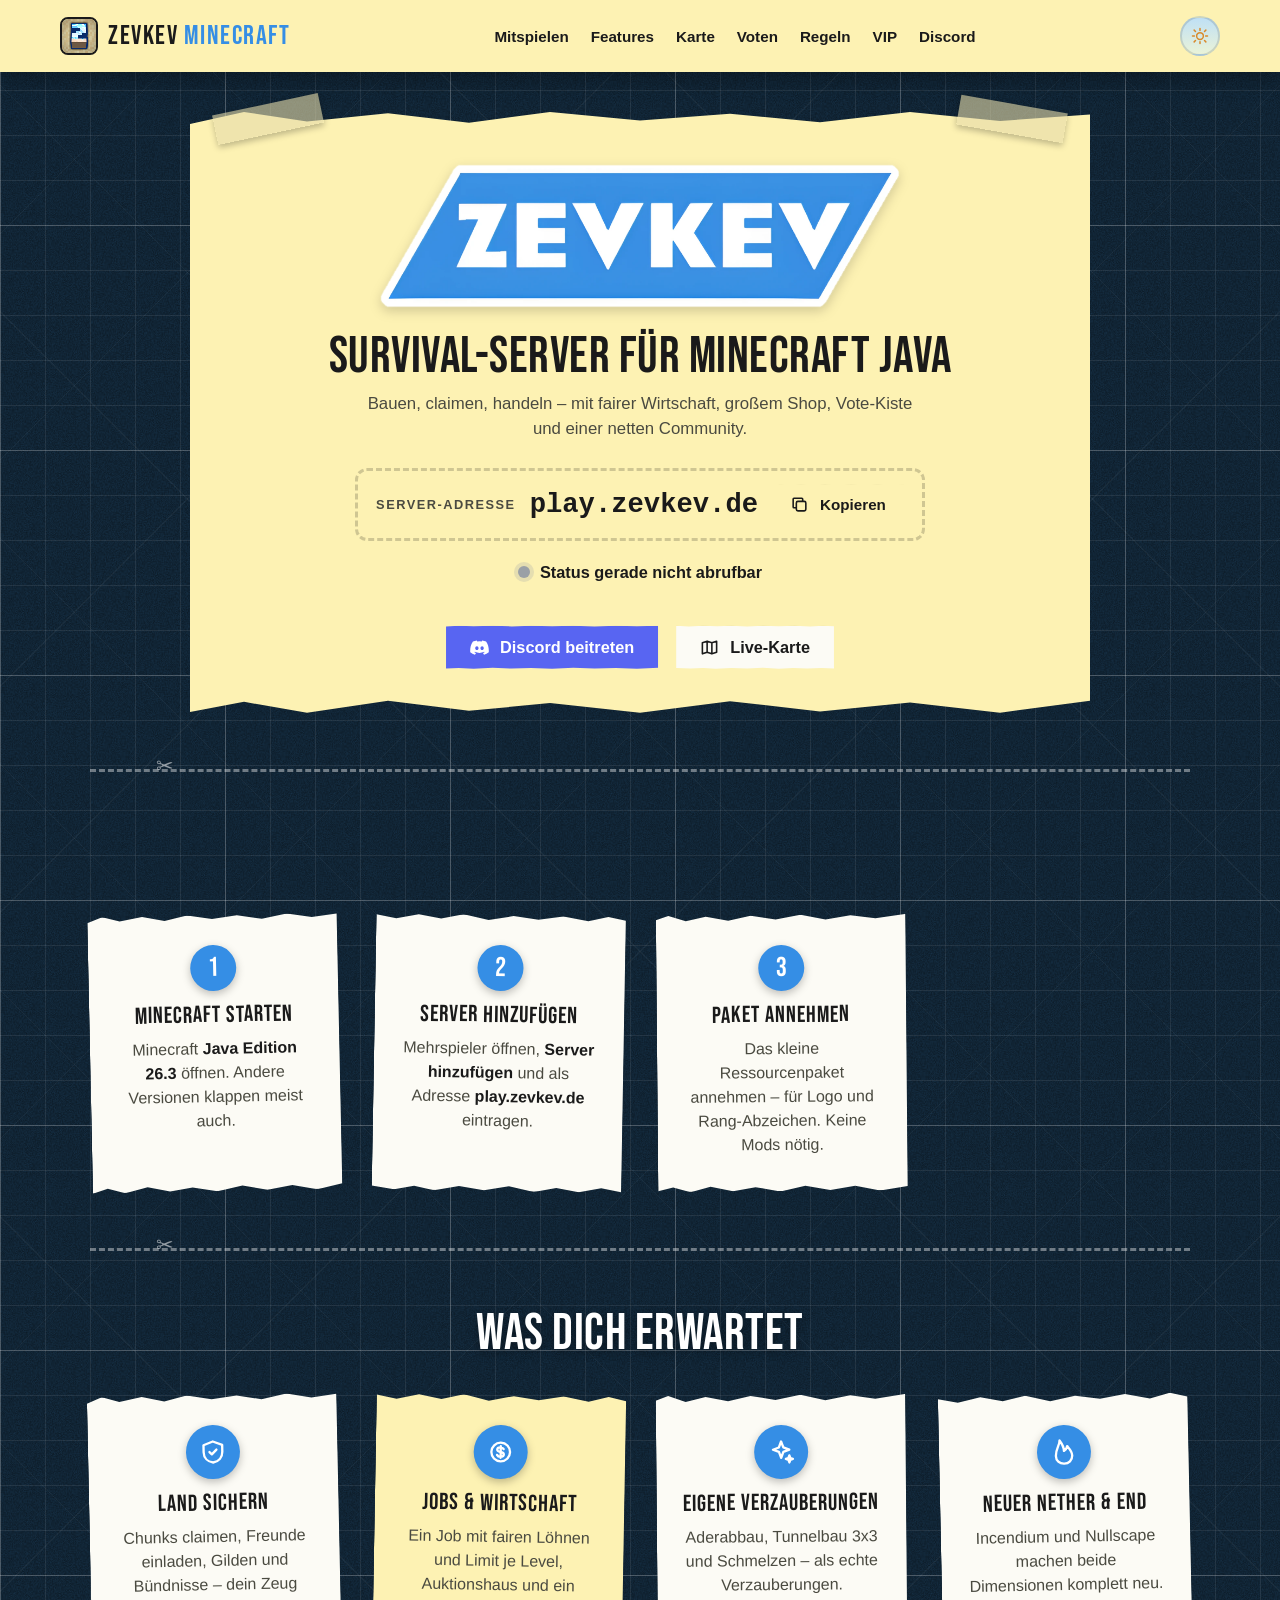
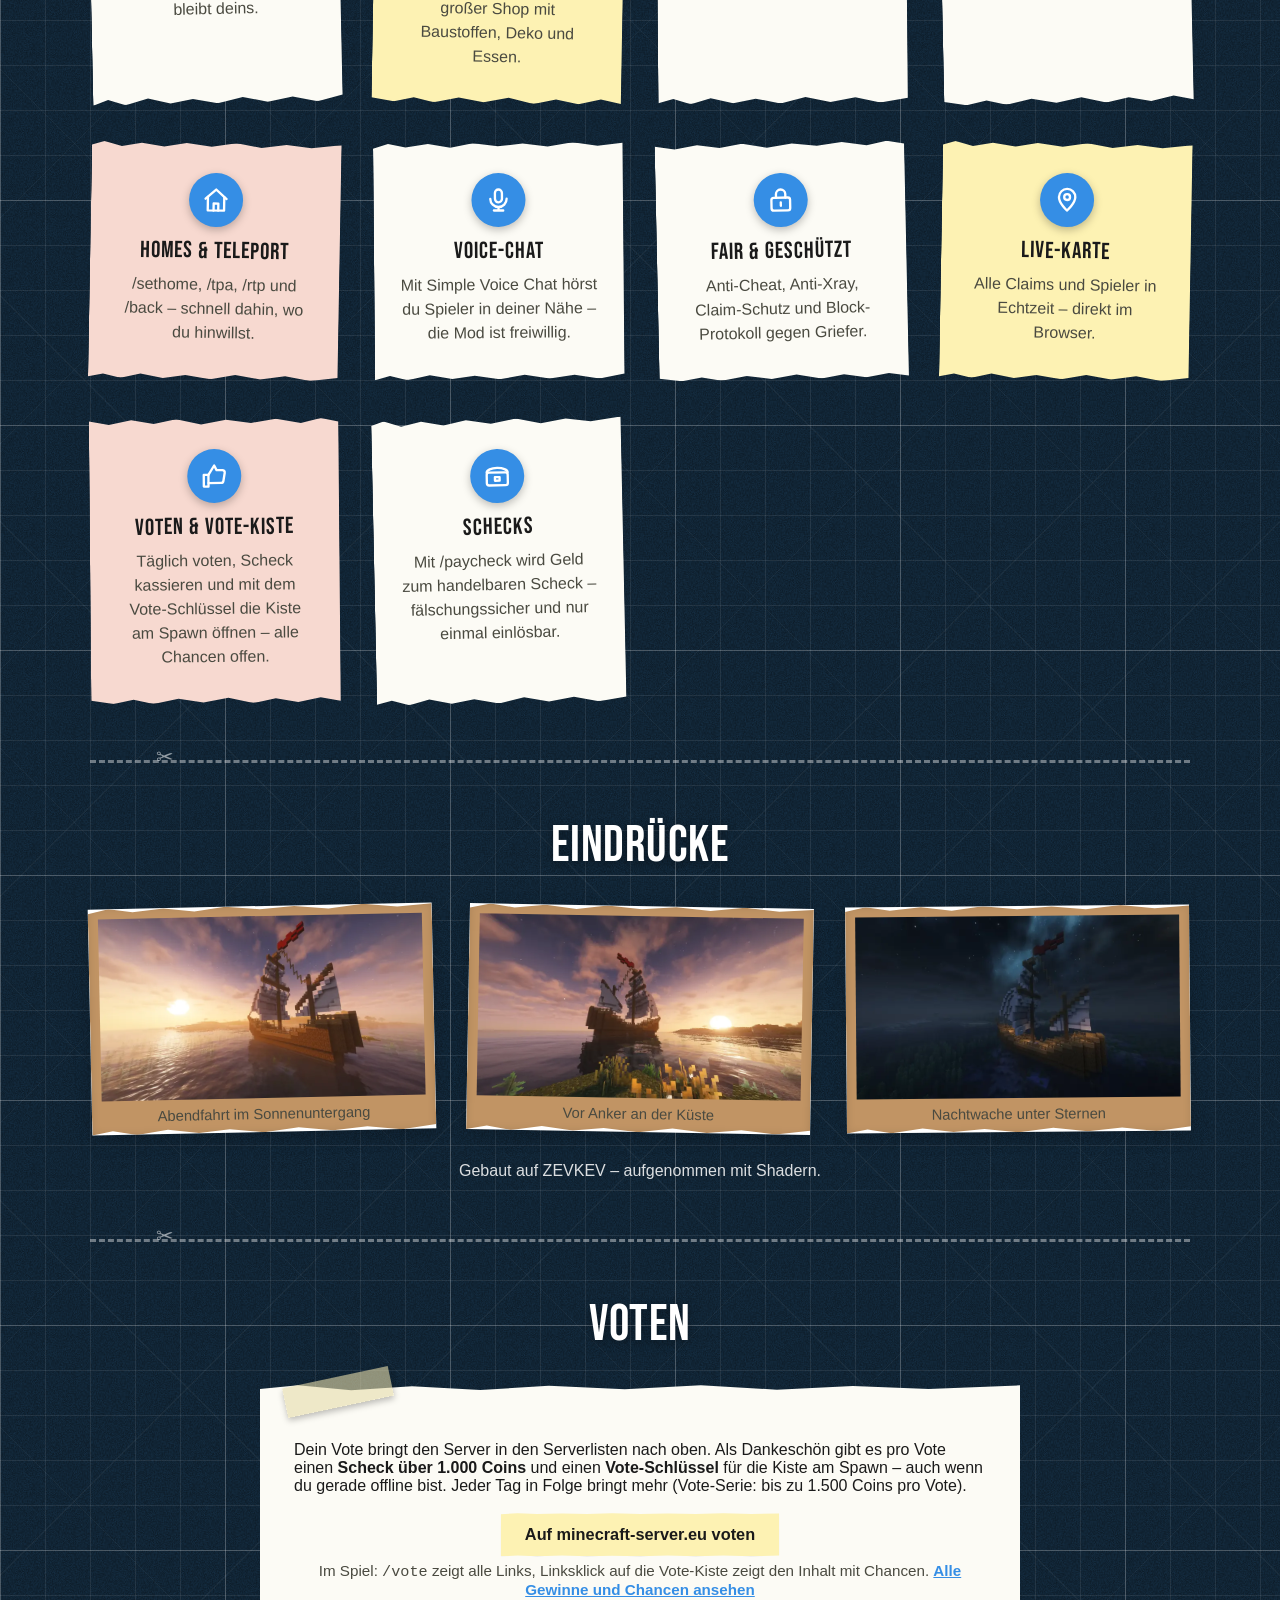
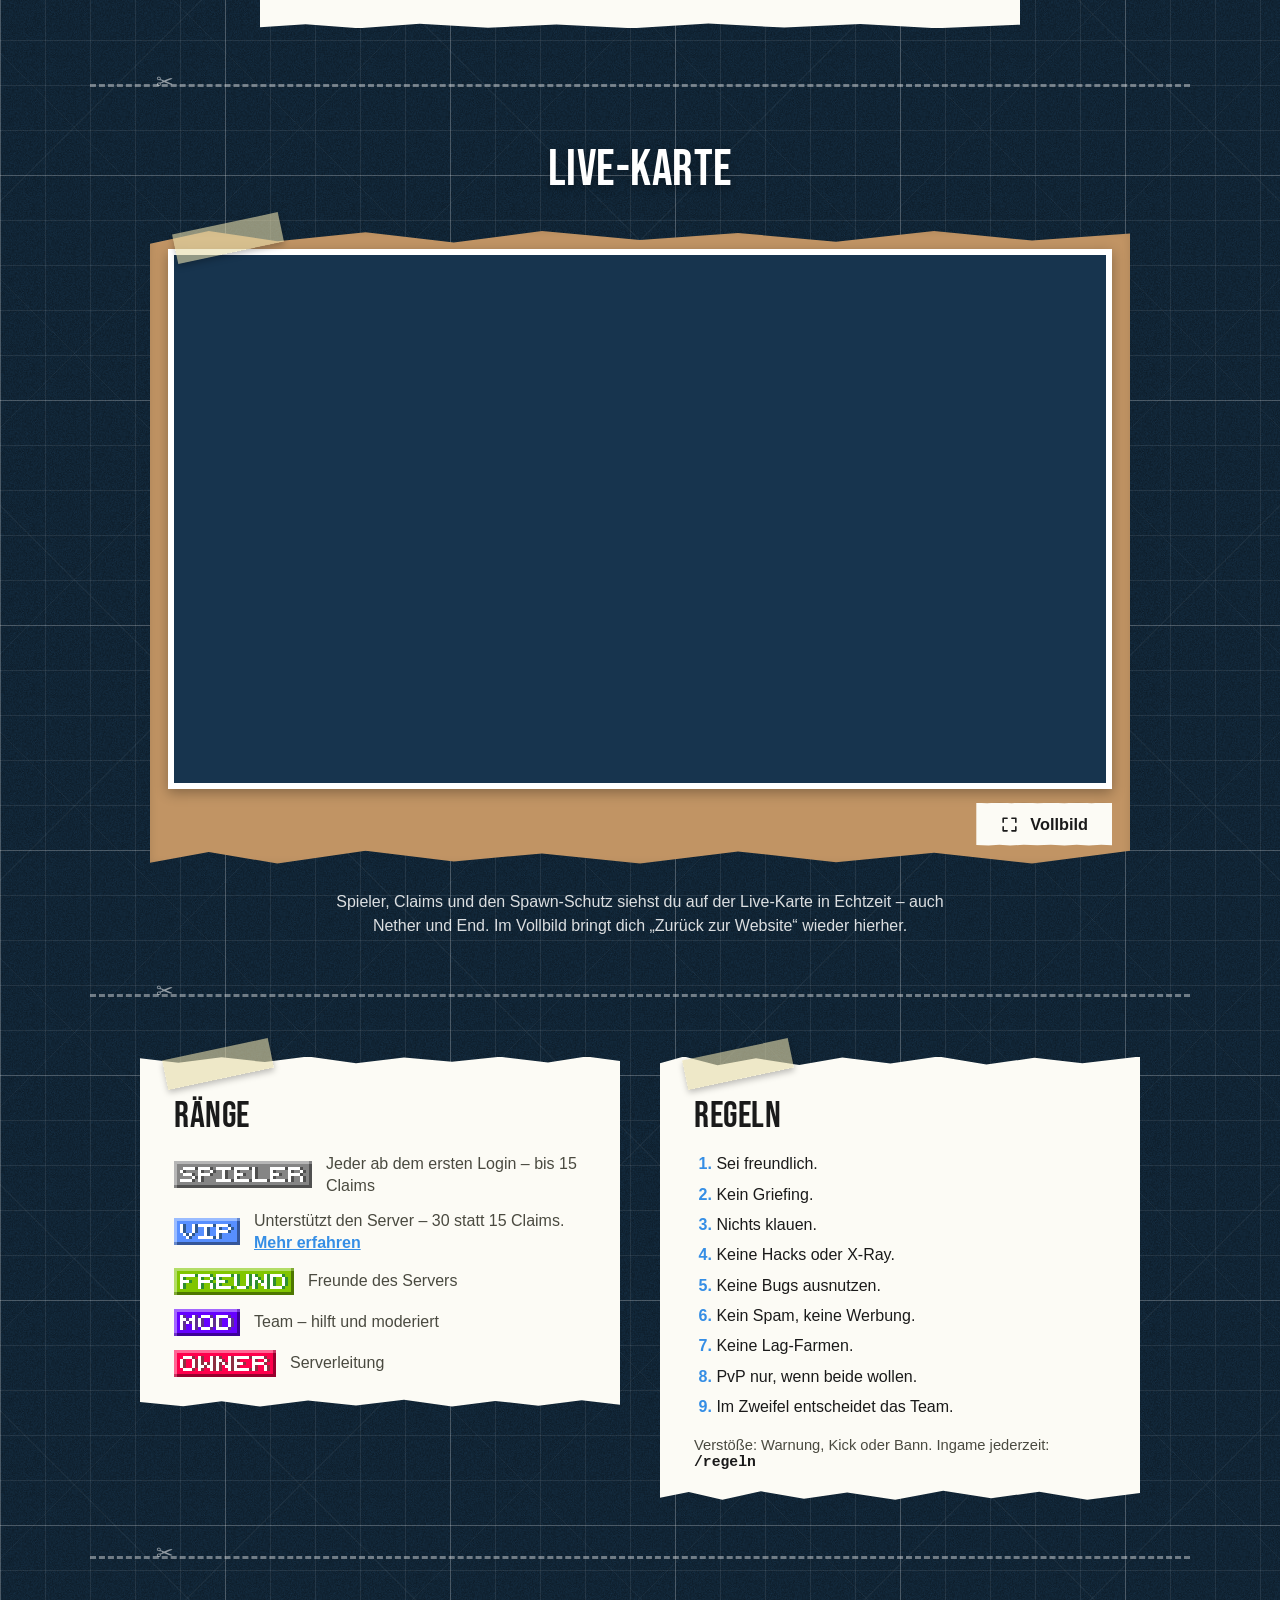
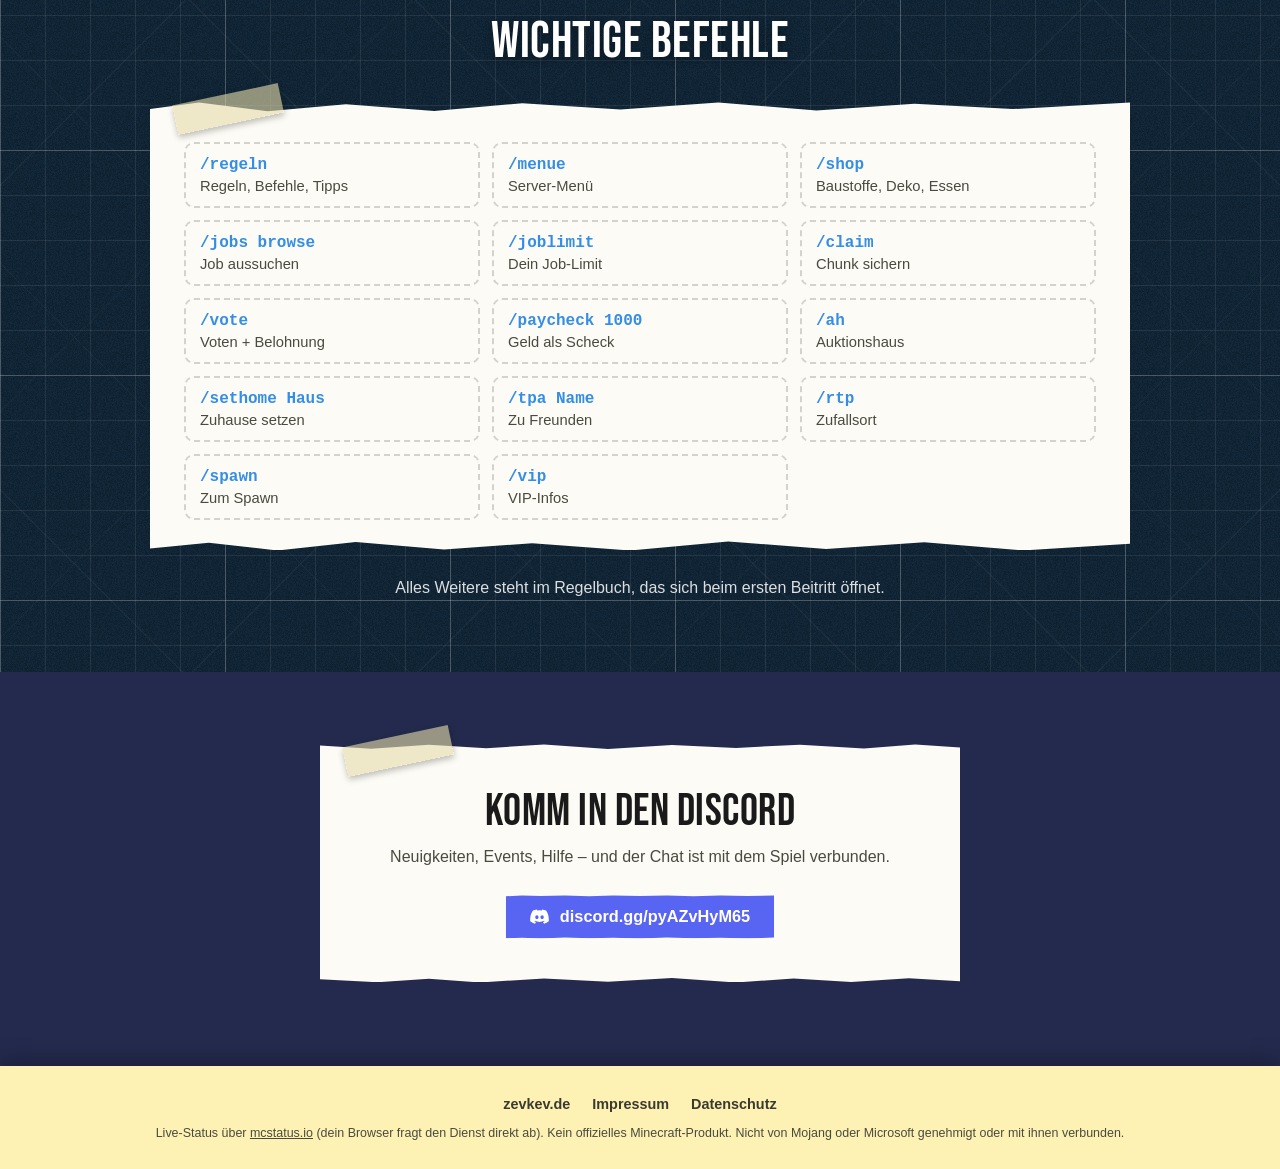
==== commit 45a22148: "Vote: 1.000 Coins pro Vote + Vote-Serie (Startseite und /vote) Co-Authored-By: Claude Opus 5.5 <nore" ====
--- a/index.html
+++ b/index.html
@@ -228,7 +228,8 @@
       <article class="paper rip rip--c reveal vote-card">
         <span class="tape" aria-hidden="true"></span>
         <p>Dein Vote bringt den Server in den Serverlisten nach oben. Als Dankeschön gibt es pro Vote einen
-          <b>Scheck über 250 Coins</b> und einen <b>Vote-Schlüssel</b> für die Kiste am Spawn – auch wenn du gerade offline bist.</p>
+          <b>Scheck über 1.000 Coins</b> und einen <b>Vote-Schlüssel</b> für die Kiste am Spawn – auch wenn du gerade offline bist.
+          Jeder Tag in Folge bringt mehr (Vote-Serie: bis zu 1.500 Coins pro Vote).</p>
         <div class="vote-links" id="vote-links"></div>
         <p class="vote-hint">Im Spiel: <code>/vote</code> zeigt alle Links, Linksklick auf die Vote-Kiste zeigt den Inhalt mit Chancen.
           <a href="/vote/">Alle Gewinne und Chancen ansehen</a></p>
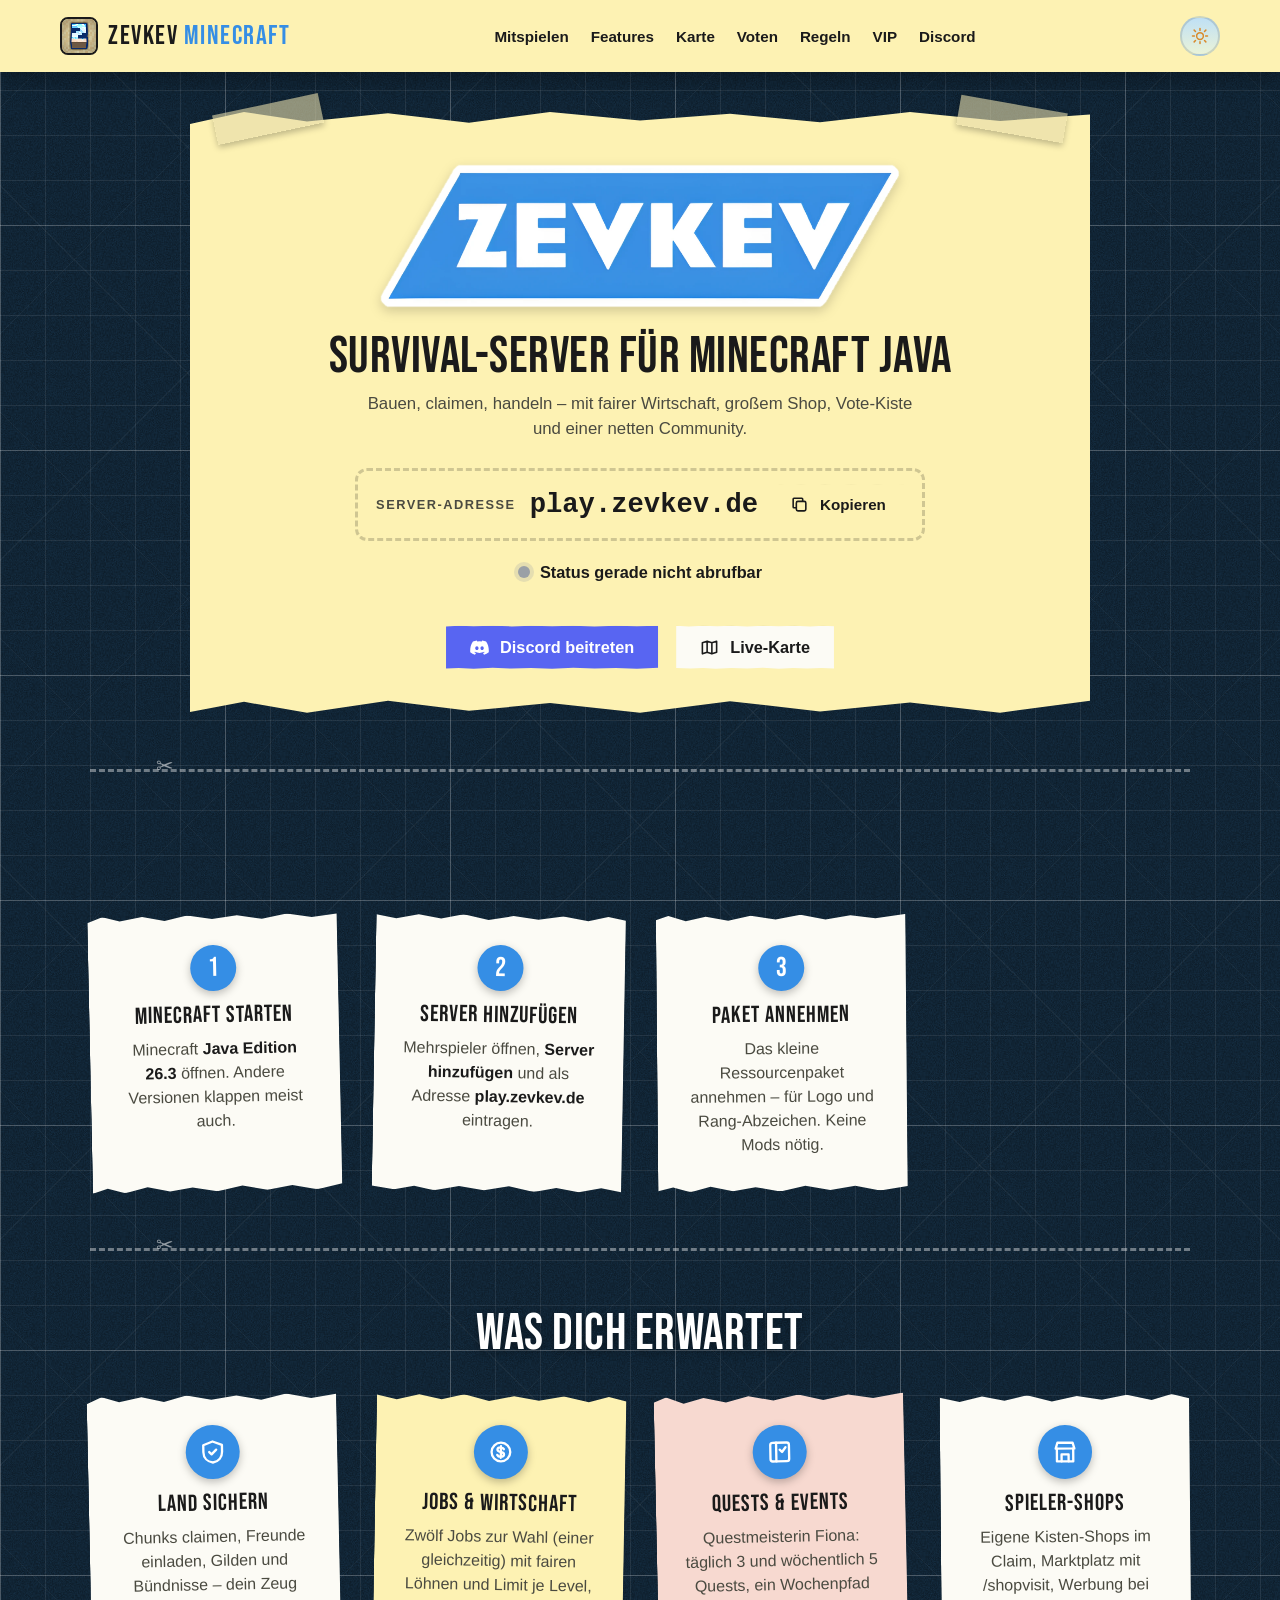
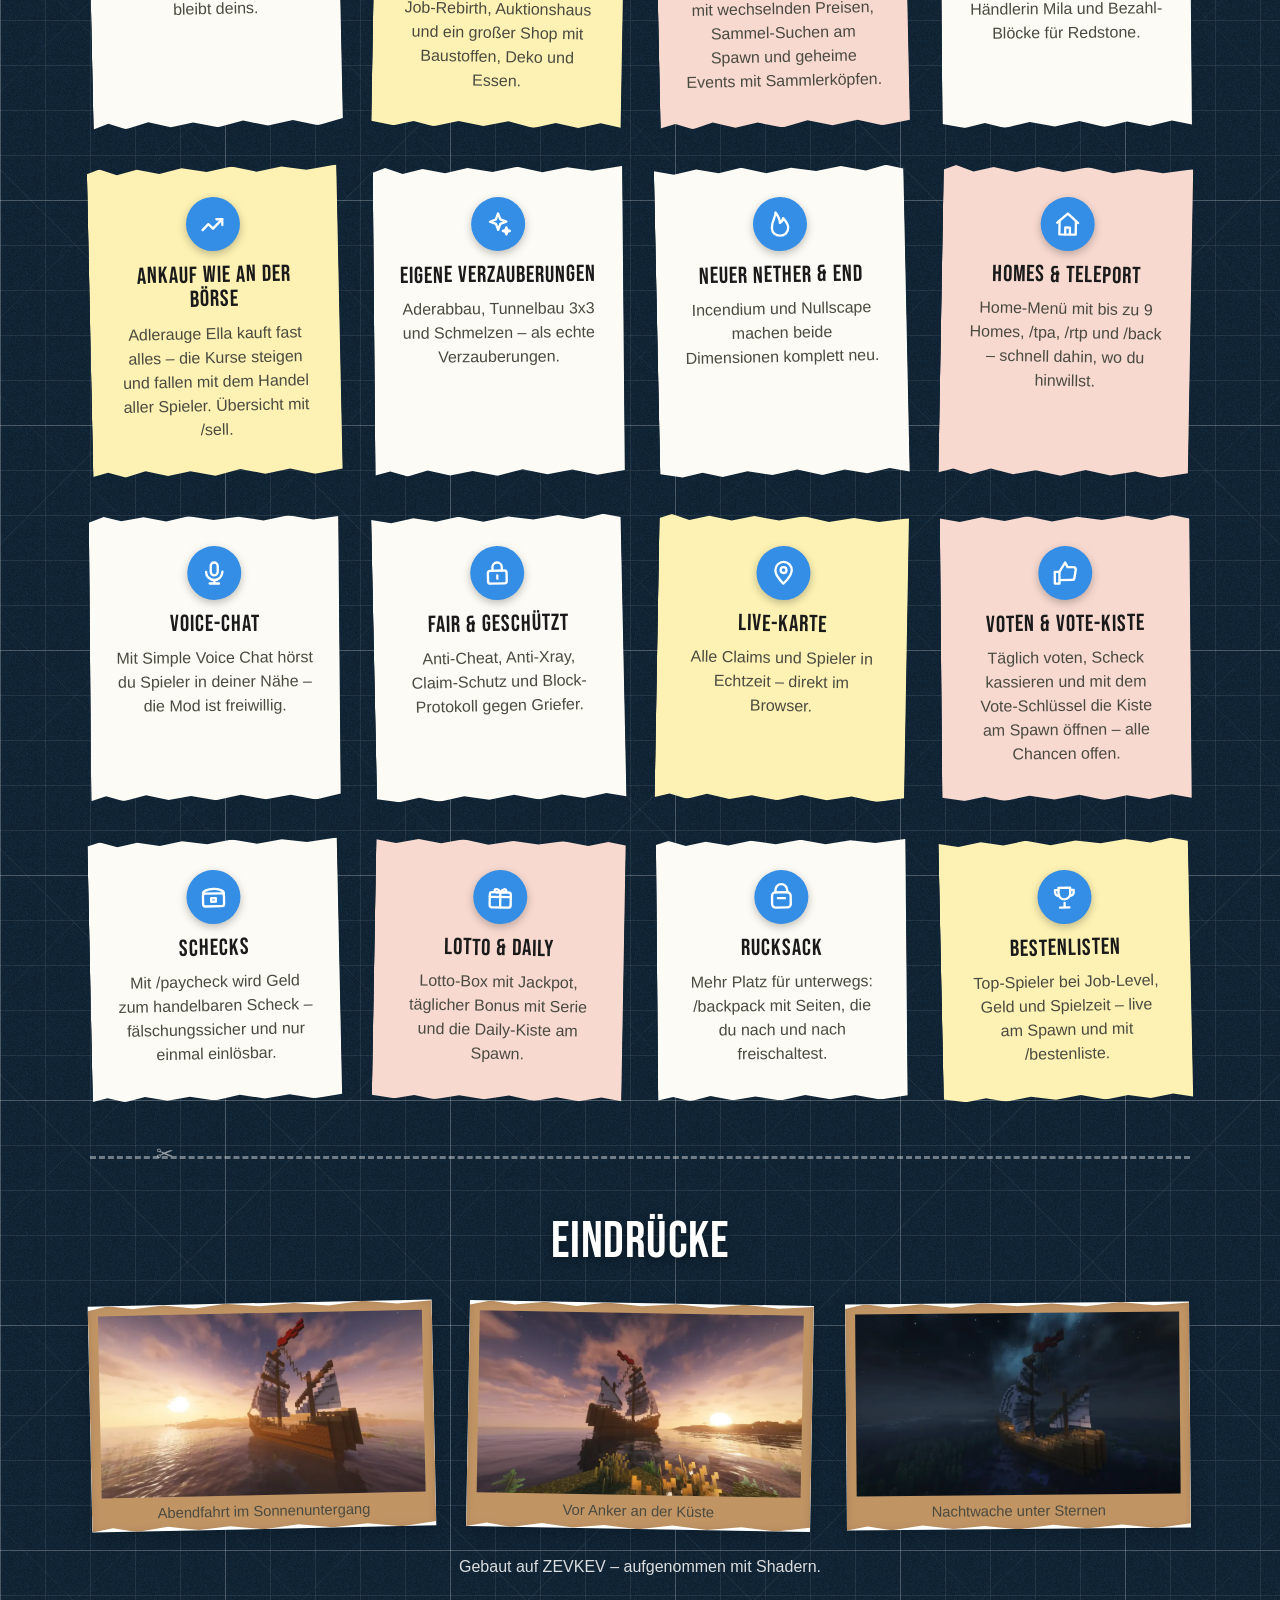
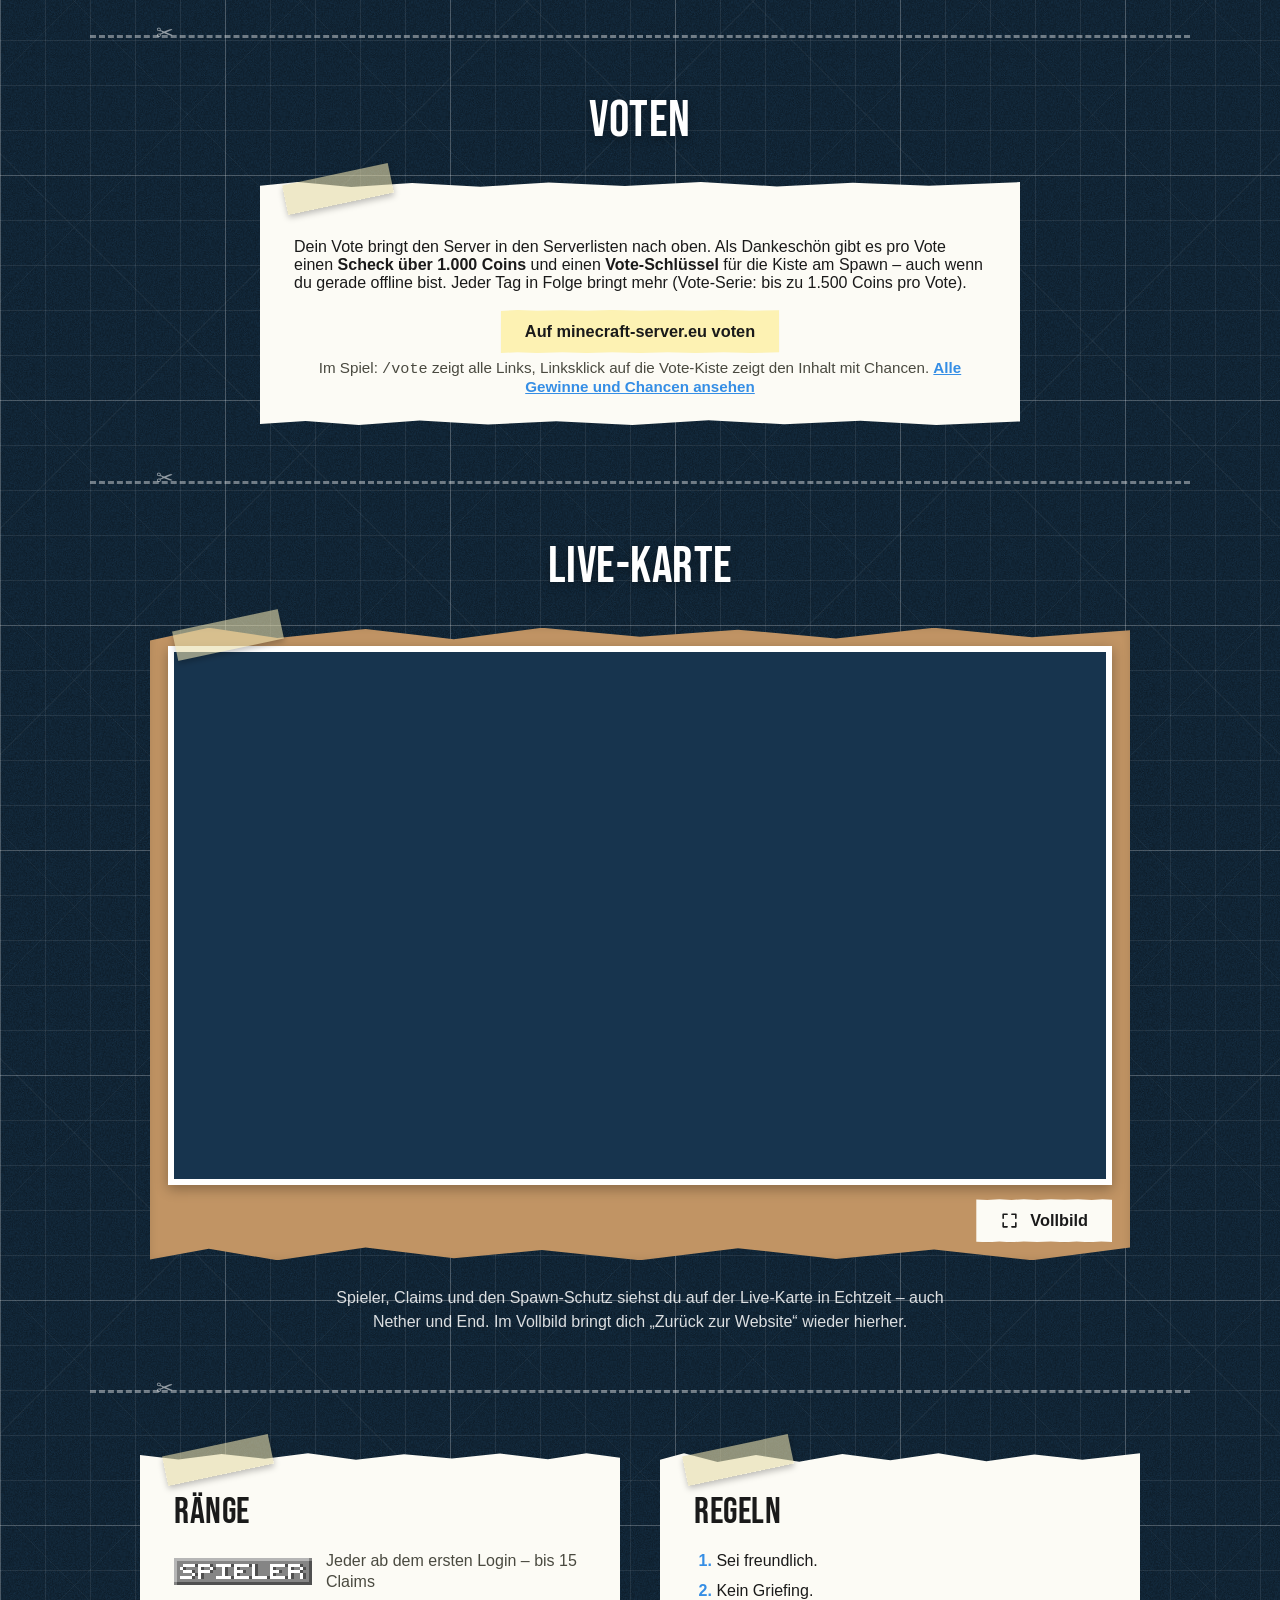
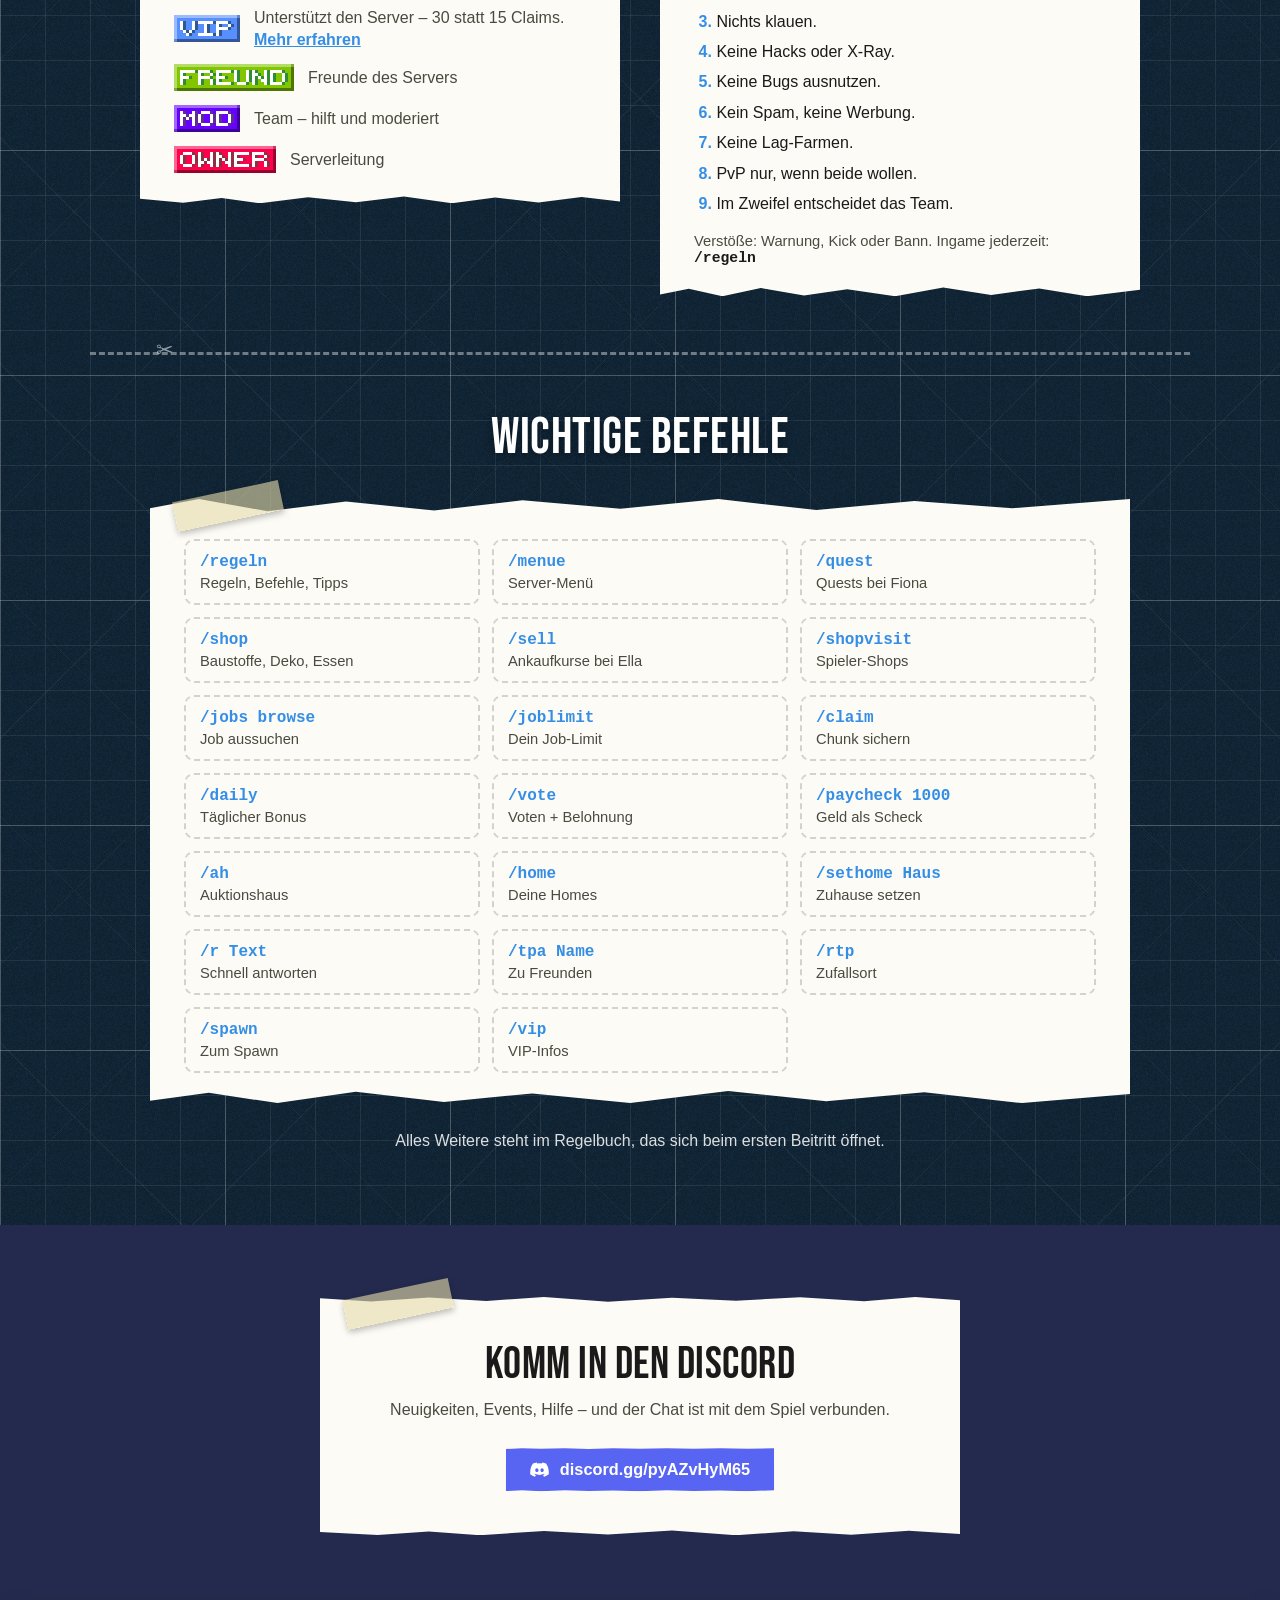
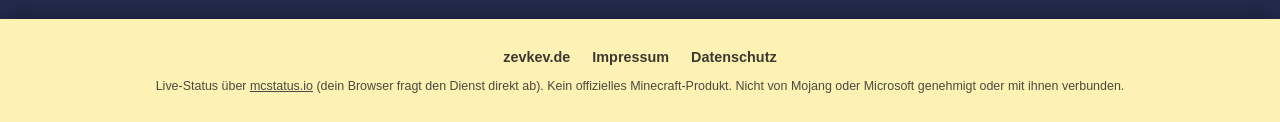
==== commit d590e291: "Startseite: Quests & Events, Spieler-Shops, Ankauf, Lotto, Rucksack, Bestenlisten Neue Feature-Karte" ====
--- a/index.html
+++ b/index.html
@@ -146,7 +146,22 @@
         <article class="c-card rip rip--b rip--accent tilt-b reveal">
           <span class="feature-icon" aria-hidden="true"><svg viewBox="0 0 24 24" fill="none" stroke="currentColor" stroke-width="2" stroke-linecap="round" stroke-linejoin="round"><circle cx="12" cy="12" r="8"/><path d="M12 7v10M14.5 9.5c-.5-.9-1.5-1.5-2.7-1.5-1.6 0-2.8.9-2.8 2s1 1.7 2.8 2 2.9.9 2.9 2.1-1.3 2-2.9 2c-1.3 0-2.4-.6-2.9-1.6"/></svg></span>
           <h3>Jobs &amp; Wirtschaft</h3>
-          <p>Ein Job mit fairen Löhnen und Limit je Level, Auktionshaus und ein großer Shop mit Baustoffen, Deko und Essen.</p>
+          <p>Zwölf Jobs zur Wahl (einer gleichzeitig) mit fairen Löhnen und Limit je Level, Job-Rebirth, Auktionshaus und ein großer Shop mit Baustoffen, Deko und Essen.</p>
+        </article>
+        <article class="c-card rip rip--c rip--pink tilt-a reveal">
+          <span class="feature-icon" aria-hidden="true"><svg viewBox="0 0 24 24" fill="none" stroke="currentColor" stroke-width="2" stroke-linecap="round" stroke-linejoin="round"><path d="M9 4h9a2 2 0 0 1 2 2v12a2 2 0 0 1-2 2H9"/><path d="M4 6a2 2 0 0 1 2-2h3v16H6a2 2 0 0 1-2-2V6z"/><path d="m12 10 2 2 3-4"/></svg></span>
+          <h3>Quests &amp; Events</h3>
+          <p>Questmeisterin Fiona: täglich 3 und wöchentlich 5 Quests, ein Wochenpfad mit wechselnden Preisen, Sammel-Suchen am Spawn und geheime Events mit Sammlerköpfen.</p>
+        </article>
+        <article class="c-card rip rip--b tilt-c reveal">
+          <span class="feature-icon" aria-hidden="true"><svg viewBox="0 0 24 24" fill="none" stroke="currentColor" stroke-width="2" stroke-linecap="round" stroke-linejoin="round"><path d="M4 9h16l-1.5-5h-13L4 9z"/><path d="M5 9v11h14V9"/><path d="M9 20v-6h6v6"/></svg></span>
+          <h3>Spieler-Shops</h3>
+          <p>Eigene Kisten-Shops im Claim, Marktplatz mit /shopvisit, Werbung bei Händlerin Mila und Bezahl-Blöcke für Redstone.</p>
+        </article>
+        <article class="c-card rip rip--c rip--accent tilt-a reveal">
+          <span class="feature-icon" aria-hidden="true"><svg viewBox="0 0 24 24" fill="none" stroke="currentColor" stroke-width="2" stroke-linecap="round" stroke-linejoin="round"><path d="M3 17l5-5 4 4 8-8"/><path d="M15 8h5v5"/></svg></span>
+          <h3>Ankauf wie an der Börse</h3>
+          <p>Adlerauge Ella kauft fast alles – die Kurse steigen und fallen mit dem Handel aller Spieler. Übersicht mit /sell.</p>
         </article>
         <article class="c-card rip rip--c tilt-c reveal">
           <span class="feature-icon" aria-hidden="true"><svg viewBox="0 0 24 24" fill="none" stroke="currentColor" stroke-width="2" stroke-linecap="round" stroke-linejoin="round"><path d="M12 3l1.9 5.1L19 10l-5.1 1.9L12 17l-1.9-5.1L5 10l5.1-1.9L12 3z"/><path d="M19 15l.8 2.2L22 18l-2.2.8L19 21l-.8-2.2L16 18l2.2-.8L19 15z"/></svg></span>
@@ -161,7 +176,7 @@
         <article class="c-card rip rip--c rip--pink tilt-b reveal">
           <span class="feature-icon" aria-hidden="true"><svg viewBox="0 0 24 24" fill="none" stroke="currentColor" stroke-width="2" stroke-linecap="round" stroke-linejoin="round"><path d="M3 11 12 3l9 8"/><path d="M5 9.5V21h14V9.5"/><path d="M10 21v-6h4v6"/></svg></span>
           <h3>Homes &amp; Teleport</h3>
-          <p>/sethome, /tpa, /rtp und /back – schnell dahin, wo du hinwillst.</p>
+          <p>Home-Menü mit bis zu 9 Homes, /tpa, /rtp und /back – schnell dahin, wo du hinwillst.</p>
         </article>
         <article class="c-card rip tilt-c reveal">
           <span class="feature-icon" aria-hidden="true"><svg viewBox="0 0 24 24" fill="none" stroke="currentColor" stroke-width="2" stroke-linecap="round" stroke-linejoin="round"><rect x="9" y="3" width="6" height="11" rx="3"/><path d="M5 11a7 7 0 0 0 14 0M12 18v3M8 21h8"/></svg></span>
@@ -187,6 +202,21 @@
           <span class="feature-icon" aria-hidden="true"><svg viewBox="0 0 24 24" fill="none" stroke="currentColor" stroke-width="2" stroke-linecap="round" stroke-linejoin="round"><rect x="3" y="9" width="18" height="11" rx="2"/><path d="M3 9a9 4 0 0 1 18 0"/><path d="M10 13h4v3h-4z"/></svg></span>
           <h3>Schecks</h3>
           <p>Mit /paycheck wird Geld zum handelbaren Scheck – fälschungssicher und nur einmal einlösbar.</p>
+        </article>
+        <article class="c-card rip rip--b rip--pink tilt-b reveal">
+          <span class="feature-icon" aria-hidden="true"><svg viewBox="0 0 24 24" fill="none" stroke="currentColor" stroke-width="2" stroke-linecap="round" stroke-linejoin="round"><rect x="3" y="8" width="18" height="13" rx="2"/><path d="M12 8v13M3 12h18"/><path d="M12 8c-1.5-3-5-3.5-5-1.5S10 8 12 8zm0 0c1.5-3 5-3.5 5-1.5S14 8 12 8z"/></svg></span>
+          <h3>Lotto &amp; Daily</h3>
+          <p>Lotto-Box mit Jackpot, täglicher Bonus mit Serie und die Daily-Kiste am Spawn.</p>
+        </article>
+        <article class="c-card rip rip--c tilt-c reveal">
+          <span class="feature-icon" aria-hidden="true"><svg viewBox="0 0 24 24" fill="none" stroke="currentColor" stroke-width="2" stroke-linecap="round" stroke-linejoin="round"><path d="M7 8V6a5 5 0 0 1 10 0v2"/><rect x="4" y="8" width="16" height="13" rx="3"/><path d="M9 13h6"/></svg></span>
+          <h3>Rucksack</h3>
+          <p>Mehr Platz für unterwegs: /backpack mit Seiten, die du nach und nach freischaltest.</p>
+        </article>
+        <article class="c-card rip rip--b rip--accent tilt-a reveal">
+          <span class="feature-icon" aria-hidden="true"><svg viewBox="0 0 24 24" fill="none" stroke="currentColor" stroke-width="2" stroke-linecap="round" stroke-linejoin="round"><path d="M8 21h8M12 17v4"/><path d="M7 4h10v5a5 5 0 0 1-10 0V4z"/><path d="M17 6h3v2a3 3 0 0 1-3 3M7 6H4v2a3 3 0 0 0 3 3"/></svg></span>
+          <h3>Bestenlisten</h3>
+          <p>Top-Spieler bei Job-Level, Geld und Spielzeit – live am Spawn und mit /bestenliste.</p>
         </article>
       </div>
     </section>
@@ -302,14 +332,20 @@
         <ul class="cmd-grid">
           <li><code>/regeln</code><span>Regeln, Befehle, Tipps</span></li>
           <li><code>/menue</code><span>Server-Menü</span></li>
+          <li><code>/quest</code><span>Quests bei Fiona</span></li>
           <li><code>/shop</code><span>Baustoffe, Deko, Essen</span></li>
+          <li><code>/sell</code><span>Ankaufkurse bei Ella</span></li>
+          <li><code>/shopvisit</code><span>Spieler-Shops</span></li>
           <li><code>/jobs browse</code><span>Job aussuchen</span></li>
           <li><code>/joblimit</code><span>Dein Job-Limit</span></li>
           <li><code>/claim</code><span>Chunk sichern</span></li>
+          <li><code>/daily</code><span>Täglicher Bonus</span></li>
           <li><code>/vote</code><span>Voten + Belohnung</span></li>
           <li><code>/paycheck 1000</code><span>Geld als Scheck</span></li>
           <li><code>/ah</code><span>Auktionshaus</span></li>
+          <li><code>/home</code><span>Deine Homes</span></li>
           <li><code>/sethome Haus</code><span>Zuhause setzen</span></li>
+          <li><code>/r Text</code><span>Schnell antworten</span></li>
           <li><code>/tpa Name</code><span>Zu Freunden</span></li>
           <li><code>/rtp</code><span>Zufallsort</span></li>
           <li><code>/spawn</code><span>Zum Spawn</span></li>
